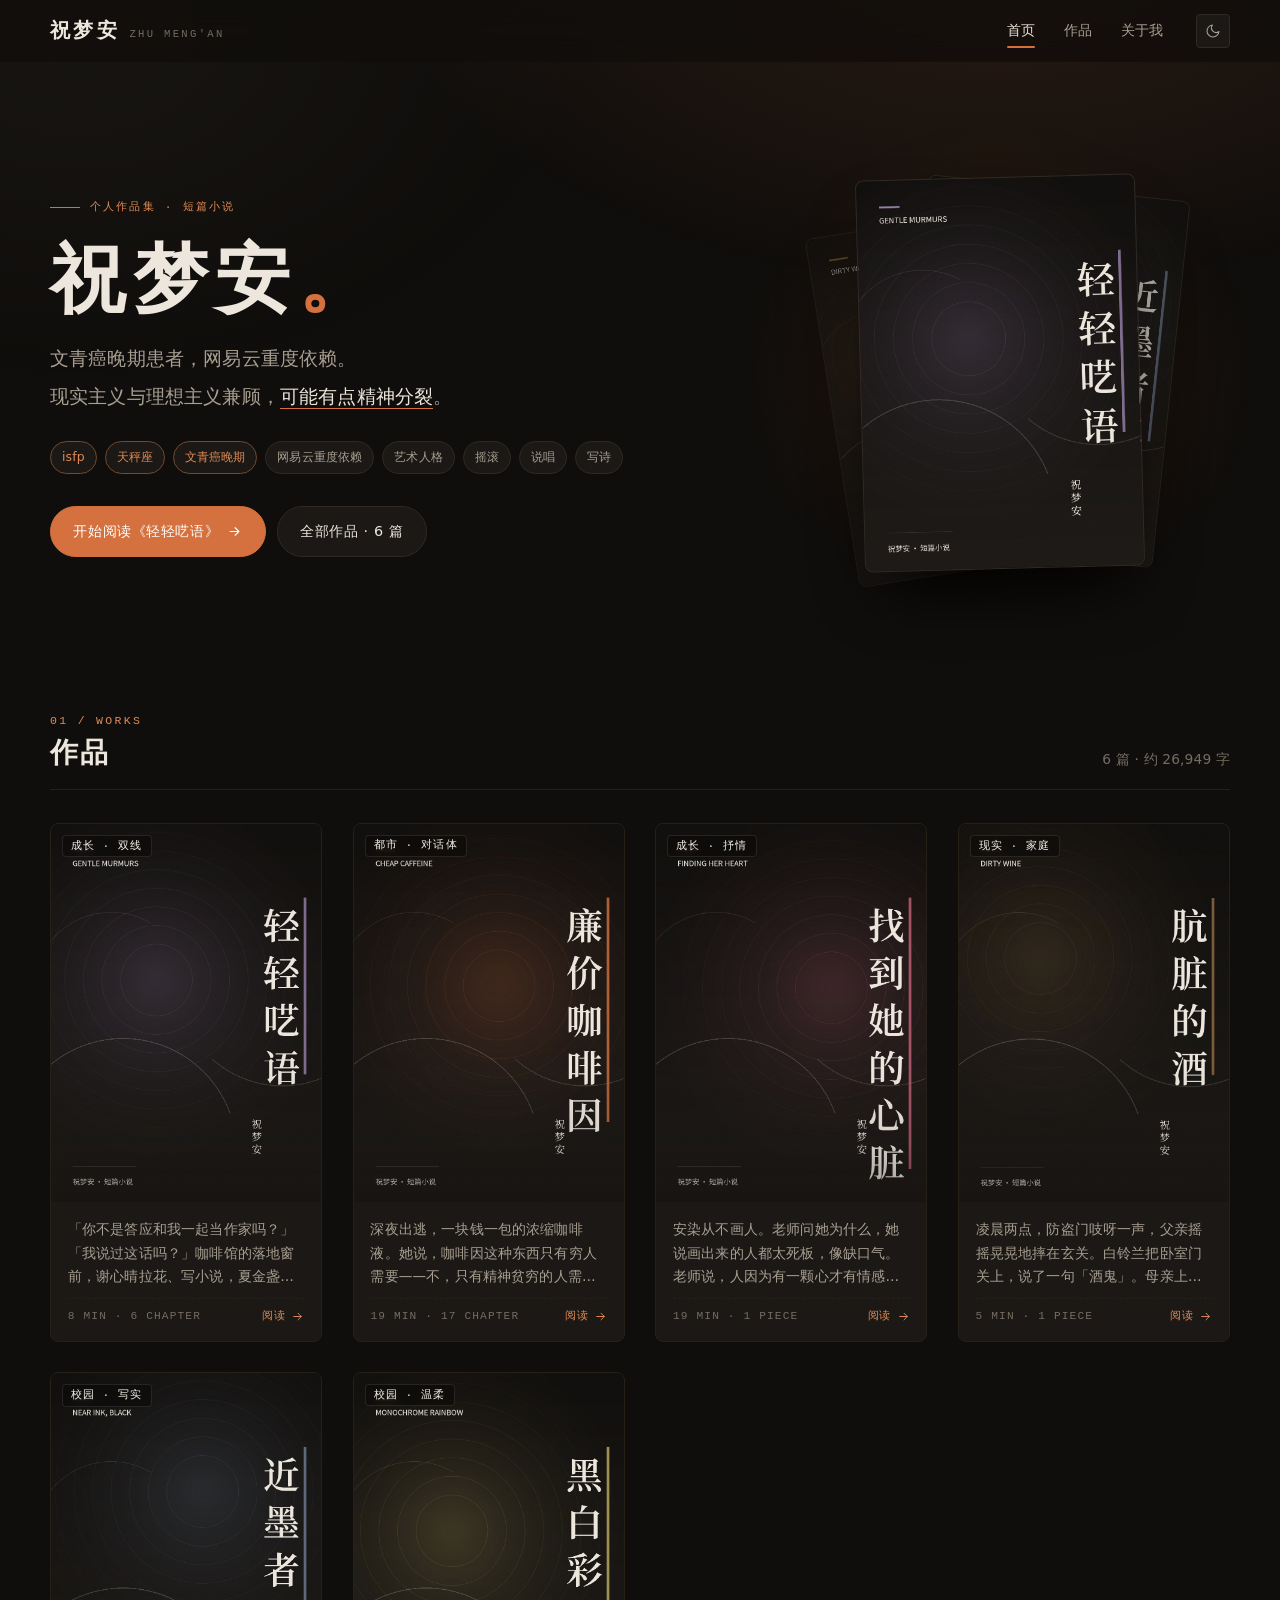
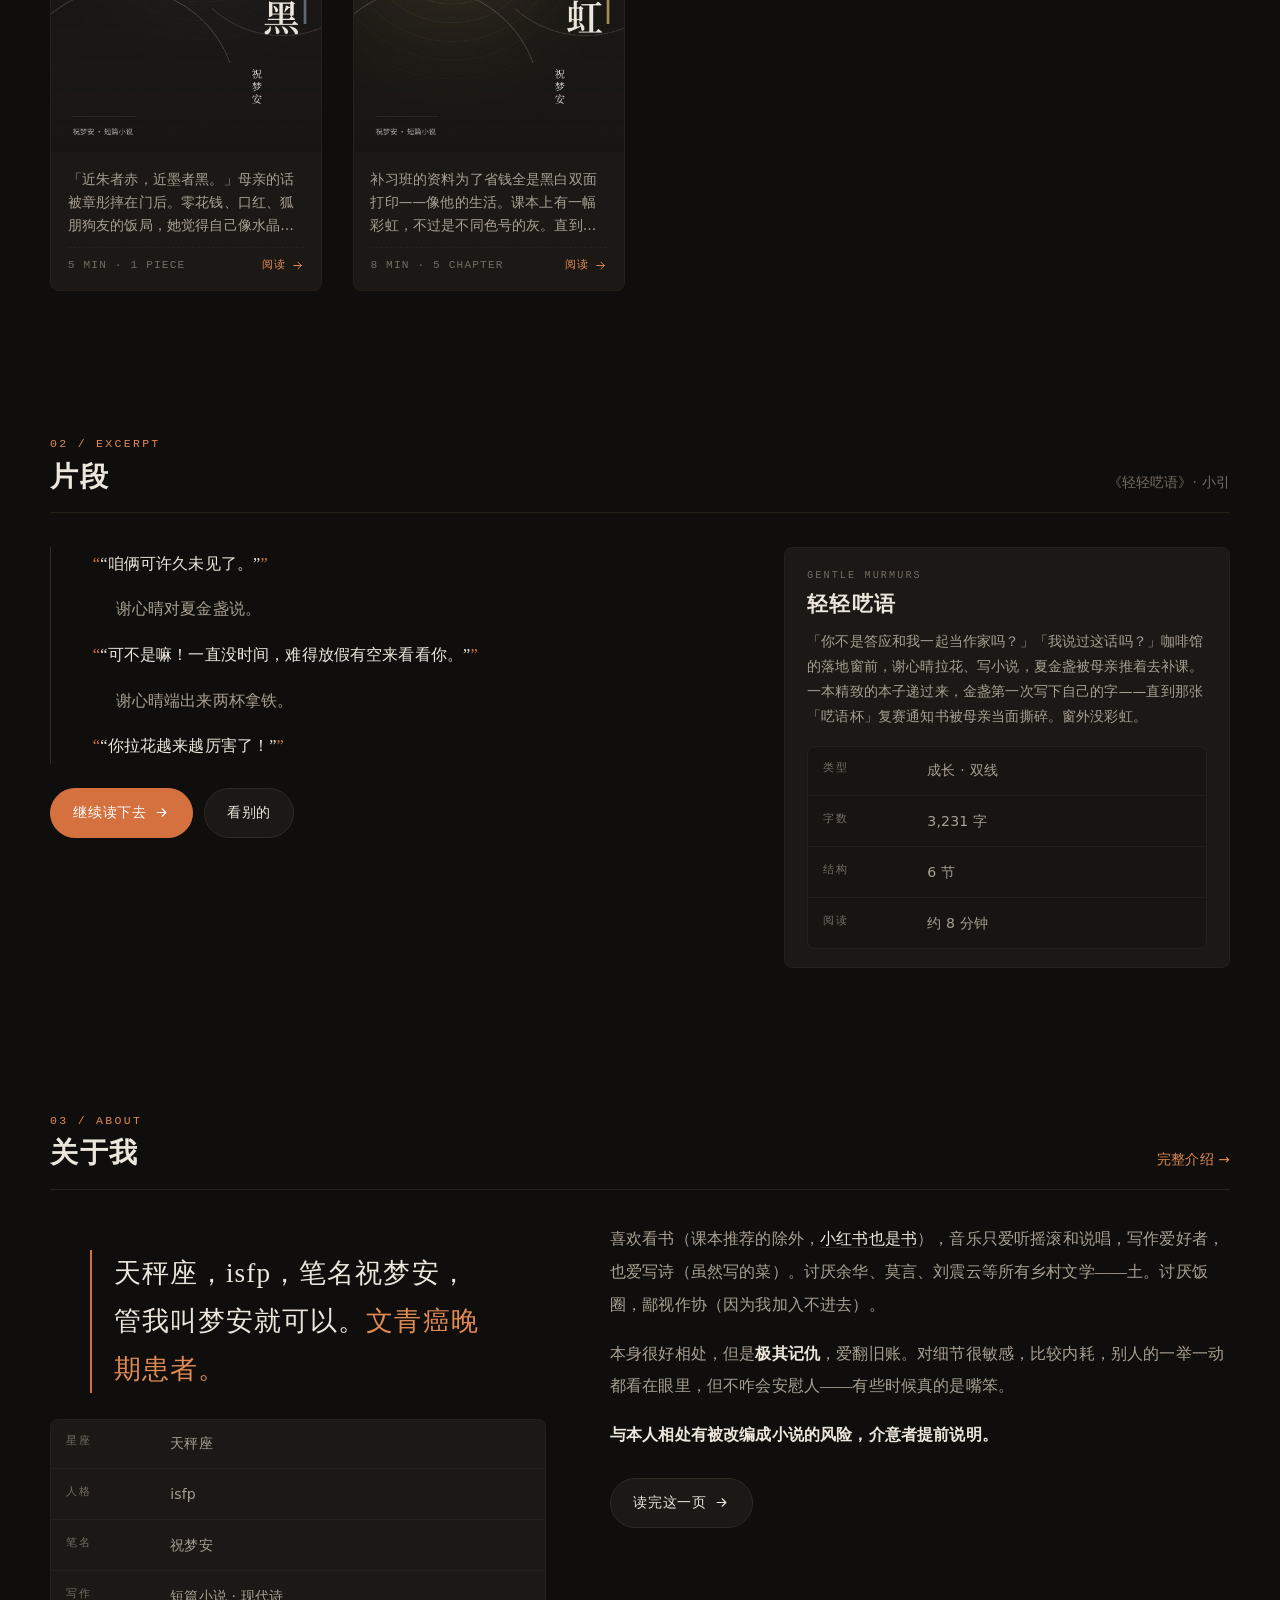
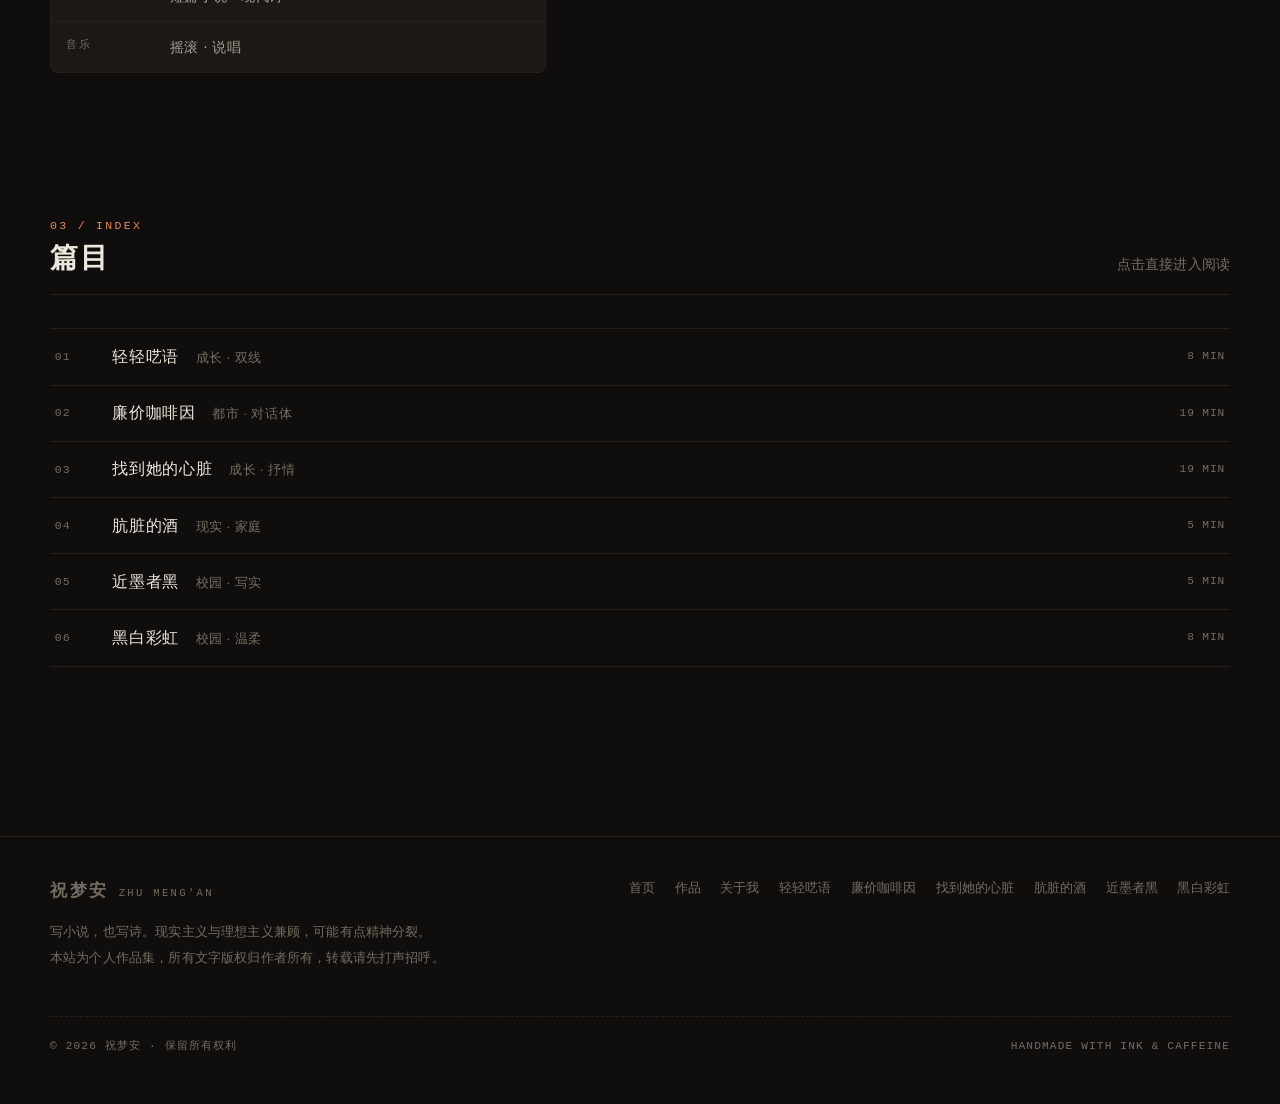
==== index.html @ d87e4854 "Add files via upload" ====
<!DOCTYPE html>
<html lang="zh-CN" data-theme="dark">
<head>
<meta charset="utf-8">
<meta name="viewport" content="width=device-width, initial-scale=1, viewport-fit=cover">
<meta name="theme-color" content="#100e0c">
<meta name="color-scheme" content="dark light">
<meta name="generator" content="祝梦安 · 个人博客">
<title>祝梦安 · 写小说，也写诗</title>
<meta name="description" content="祝梦安的个人作品集：五篇短篇小说——《廉价咖啡因》《找到她的心脏》《肮脏的酒》《近墨者黑》《黑白彩虹》，在线全文阅读。">
<meta property="og:title" content="祝梦安 · 写小说，也写诗">
<meta property="og:description" content="祝梦安的个人作品集：五篇短篇小说——《廉价咖啡因》《找到她的心脏》《肮脏的酒》《近墨者黑》《黑白彩虹》，在线全文阅读。">
<meta property="og:type" content="website">
<link rel="icon" href="data:image/svg+xml,%3Csvg xmlns='http://www.w3.org/2000/svg' viewBox='0 0 32 32'%3E%3Crect width='32' height='32' rx='7' fill='%23100e0c'/%3E%3Ctext x='16' y='22' font-size='17' font-family='serif' fill='%23d4713f' text-anchor='middle'%3E%E7%A5%9D%3C/text%3E%3C/svg%3E">
<link rel="stylesheet" href="assets/site.css">
<link rel="stylesheet" href="assets/mobile.css">
<script>(function(){try{var t=localStorage.getItem("zm.theme")||"dark";document.documentElement.setAttribute("data-theme",t);document.documentElement.style.colorScheme=t;}catch(e){}})();</script>
</head>
<body>
<a class="skip" href="#main">跳到正文</a>
<div class="progress" id="progress" aria-hidden="true"></div>
<header class="site-head">
  <div class="wrap">
    <a class="brand" href="index.html" aria-label="祝梦安 · 首页"><b>祝梦安</b><span>Zhu Meng'an</span></a>
    <nav class="nav" aria-label="主导航">
      <a href="index.html" aria-current="page">首页</a>
      <a href="works.html">作品</a>
      <a href="about.html">关于我</a>
    </nav>
    <button class="icon-btn" id="themeBtn" type="button" aria-label="切换主题">
      <svg class="i-moon" viewBox="0 0 24 24" fill="none" stroke="currentColor" stroke-width="1.6" stroke-linecap="round" stroke-linejoin="round" aria-hidden="true"><path d="M21 12.8A9 9 0 1 1 11.2 3a7 7 0 0 0 9.8 9.8Z"/></svg>
      <svg class="i-sun" viewBox="0 0 24 24" fill="none" stroke="currentColor" stroke-width="1.6" stroke-linecap="round" stroke-linejoin="round" aria-hidden="true"><circle cx="12" cy="12" r="4"/><path d="M12 2v2M12 20v2M4.9 4.9l1.4 1.4M17.7 17.7l1.4 1.4M2 12h2M20 12h2M4.9 19.1l1.4-1.4M17.7 6.3l1.4-1.4"/></svg>
    </button>
  </div>
</header>
<main id="main">

  <section class="hero">
    <div class="wrap">
      <div class="hero-grid">
        <div class="reveal">
          <span class="eyebrow">个人作品集 · 短篇小说</span>
          <h1>祝梦安<span class="dot">。</span></h1>
          <p class="hero-lede">文青癌晚期患者，网易云重度依赖。<br>
          现实主义与理想主义兼顾，<em>可能有点精神分裂</em>。</p>
          <div class="hero-meta"><span class="chip is-accent">isfp</span><span class="chip is-accent">天秤座</span><span class="chip is-accent">文青癌晚期</span><span class="chip">网易云重度依赖</span><span class="chip">艺术人格</span><span class="chip">摇滚</span><span class="chip">说唱</span><span class="chip">写诗</span></div>
    <div class="hero-cta">
      <a class="btn btn-primary" href="works/whisper.html">开始阅读《轻轻呓语》<svg viewBox="0 0 24 24" fill="none" stroke="currentColor" stroke-width="1.8" stroke-linecap="round" stroke-linejoin="round" aria-hidden="true"><path d="M5 12h14M13 6l6 6-6 6"/></svg></a>
      <a class="btn" href="works.html">全部作品 · 6 篇</a>
    </div>
        </div>
      <div class="hero-art">
        <div class="art-stack">
          <div class="card c1"><img src="assets/covers/wine.jpg" alt="《肮脏的酒》封面"></div>
          <div class="card c2"><img src="assets/covers/ink.jpg" alt="《近墨者黑》封面"></div>
          <div class="card c3"><img src="assets/covers/whisper.jpg" alt="《轻轻呓语》封面"></div>
        </div>
      </div>
      </div>
    </div>
  </section>

  <section class="section">
    <div class="wrap">
      <div class="section-head reveal">
        <div>
          <span class="num">01 / WORKS</span>
          <h2>作品</h2>
        </div>
        <p>6 篇 · 约 26,949 字</p>
      </div>
      <div class="works">
        <a class="work" href="works/whisper.html">
          <div class="work-cover">
            <span class="work-badge">成长 · 双线</span>
            <img src="assets/covers/whisper.jpg" alt="《轻轻呓语》封面" loading="lazy" width="900" height="1280">
            <h3 class="sr-only">轻轻呓语</h3>
          </div>
          <div class="work-body">
            <p>「你不是答应和我一起当作家吗？」「我说过这话吗？」咖啡馆的落地窗前，谢心晴拉花、写小说，夏金盏被母亲推着去补课。一本精致的本子递过来，金盏第一次写下自己的字——直到那张「呓语杯」复赛通知书被母亲当面撕碎。窗外没彩虹。</p>
            <div class="work-foot">
              <span>8 MIN · 6 CHAPTER</span>
              <span class="go">阅读 <svg viewBox="0 0 24 24" fill="none" stroke="currentColor" stroke-width="1.8" stroke-linecap="round" stroke-linejoin="round" aria-hidden="true"><path d="M5 12h14M13 6l6 6-6 6"/></svg></span>
            </div>
          </div>
        </a>
        <a class="work" href="works/coffee.html">
          <div class="work-cover">
            <span class="work-badge">都市 · 对话体</span>
            <img src="assets/covers/coffee.jpg" alt="《廉价咖啡因》封面" loading="lazy" width="900" height="1280">
            <h3 class="sr-only">廉价咖啡因</h3>
          </div>
          <div class="work-body">
            <p>深夜出逃，一块钱一包的浓缩咖啡液。她说，咖啡因这种东西只有穷人需要——不，只有精神贫穷的人需要。两个「生活的逃兵」在月光下交换心事，而月光下，没有任何东西被照亮。</p>
            <div class="work-foot">
              <span>19 MIN · 17 CHAPTER</span>
              <span class="go">阅读 <svg viewBox="0 0 24 24" fill="none" stroke="currentColor" stroke-width="1.8" stroke-linecap="round" stroke-linejoin="round" aria-hidden="true"><path d="M5 12h14M13 6l6 6-6 6"/></svg></span>
            </div>
          </div>
        </a>
        <a class="work" href="works/heart.html">
          <div class="work-cover">
            <span class="work-badge">成长 · 抒情</span>
            <img src="assets/covers/heart.jpg" alt="《找到她的心脏》封面" loading="lazy" width="900" height="1280">
            <h3 class="sr-only">找到她的心脏</h3>
          </div>
          <div class="work-body">
            <p>安染从不画人。老师问她为什么，她说画出来的人都太死板，像缺口气。老师说，人因为有一颗心才有情感，因为有心，这世间才是彩色的——可她不懂什么叫「喜欢」，她的生活是黑白的，于是她动身去找那颗心脏。</p>
            <div class="work-foot">
              <span>19 MIN · 1 PIECE</span>
              <span class="go">阅读 <svg viewBox="0 0 24 24" fill="none" stroke="currentColor" stroke-width="1.8" stroke-linecap="round" stroke-linejoin="round" aria-hidden="true"><path d="M5 12h14M13 6l6 6-6 6"/></svg></span>
            </div>
          </div>
        </a>
        <a class="work" href="works/wine.html">
          <div class="work-cover">
            <span class="work-badge">现实 · 家庭</span>
            <img src="assets/covers/wine.jpg" alt="《肮脏的酒》封面" loading="lazy" width="900" height="1280">
            <h3 class="sr-only">肮脏的酒</h3>
          </div>
          <div class="work-body">
            <p>凌晨两点，防盗门吱呀一声，父亲摇摇晃晃地摔在玄关。白铃兰把卧室门关上，说了一句「酒鬼」。母亲上夜班的晚上，她被父亲带去陪一桌人喝酒——地板上有几个雪白的烟头，她想：好脏。</p>
            <div class="work-foot">
              <span>5 MIN · 1 PIECE</span>
              <span class="go">阅读 <svg viewBox="0 0 24 24" fill="none" stroke="currentColor" stroke-width="1.8" stroke-linecap="round" stroke-linejoin="round" aria-hidden="true"><path d="M5 12h14M13 6l6 6-6 6"/></svg></span>
            </div>
          </div>
        </a>
        <a class="work" href="works/ink.html">
          <div class="work-cover">
            <span class="work-badge">校园 · 写实</span>
            <img src="assets/covers/ink.jpg" alt="《近墨者黑》封面" loading="lazy" width="900" height="1280">
            <h3 class="sr-only">近墨者黑</h3>
          </div>
          <div class="work-body">
            <p>「近朱者赤，近墨者黑。」母亲的话被章彤摔在门后。零花钱、口红、狐朋狗友的饭局，她觉得自己像水晶兰——受不了阳光。有些沉沦不是突然发生的，是一天一天被人牵着手走过去的。</p>
            <div class="work-foot">
              <span>5 MIN · 1 PIECE</span>
              <span class="go">阅读 <svg viewBox="0 0 24 24" fill="none" stroke="currentColor" stroke-width="1.8" stroke-linecap="round" stroke-linejoin="round" aria-hidden="true"><path d="M5 12h14M13 6l6 6-6 6"/></svg></span>
            </div>
          </div>
        </a>
        <a class="work" href="works/rainbow.html">
          <div class="work-cover">
            <span class="work-badge">校园 · 温柔</span>
            <img src="assets/covers/rainbow.jpg" alt="《黑白彩虹》封面" loading="lazy" width="900" height="1280">
            <h3 class="sr-only">黑白彩虹</h3>
          </div>
          <div class="work-body">
            <p>补习班的资料为了省钱全是黑白双面打印——像他的生活。课本上有一幅彩虹，不过是不同色号的灰。直到有一天，身边的女孩掏出彩笔，一格一格地给彩虹上色，上到紫色时停下了。他把紫色的笔递了过去。</p>
            <div class="work-foot">
              <span>8 MIN · 5 CHAPTER</span>
              <span class="go">阅读 <svg viewBox="0 0 24 24" fill="none" stroke="currentColor" stroke-width="1.8" stroke-linecap="round" stroke-linejoin="round" aria-hidden="true"><path d="M5 12h14M13 6l6 6-6 6"/></svg></span>
            </div>
          </div>
        </a></div>
    </div>
  </section>

  <section class="section">
    <div class="wrap">
      <div class="section-head reveal">
        <div>
          <span class="num">02 / EXCERPT</span>
          <h2>片段</h2>
        </div>
        <p>《轻轻呓语》· 小引</p>
      </div>
      <div class="excerpt-grid">
        <div class="reveal">
          <div class="excerpt">
            <p class="q">“咱俩可许久未见了。”</p>
            <p>谢心晴对夏金盏说。</p>
            <p class="q">“可不是嘛！一直没时间，难得放假有空来看看你。”</p>
            <p>谢心晴端出来两杯拿铁。</p>
            <p class="q">“你拉花越来越厉害了！”</p>
          </div>
          <div style="margin-top:1.5rem;display:flex;gap:.7rem;flex-wrap:wrap">
            <a class="btn btn-primary" href="works/whisper.html">继续读下去 <svg viewBox="0 0 24 24" fill="none" stroke="currentColor" stroke-width="1.8" stroke-linecap="round" stroke-linejoin="round" aria-hidden="true"><path d="M5 12h14M13 6l6 6-6 6"/></svg></a>
            <a class="btn" href="works.html">看别的</a>
          </div>
        </div>
        <div class="reveal" data-delay="120">
          <div class="excerpt-side">
            <span class="en">Gentle Murmurs</span>
            <h3>轻轻呓语</h3>
            <p>「你不是答应和我一起当作家吗？」「我说过这话吗？」咖啡馆的落地窗前，谢心晴拉花、写小说，夏金盏被母亲推着去补课。一本精致的本子递过来，金盏第一次写下自己的字——直到那张「呓语杯」复赛通知书被母亲当面撕碎。窗外没彩虹。</p>
            <div class="facts">
              <div class="fact"><dt>类型</dt><dd>成长 · 双线</dd></div>
              <div class="fact"><dt>字数</dt><dd>3,231 字</dd></div>
              <div class="fact"><dt>结构</dt><dd>6 节</dd></div>
              <div class="fact"><dt>阅读</dt><dd>约 8 分钟</dd></div>
            </div>
          </div>
        </div>
      </div>
    </div>
  </section>

  <section class="section">
    <div class="wrap">
      <div class="section-head reveal">
        <div>
          <span class="num">03 / ABOUT</span>
          <h2>关于我</h2>
        </div>
        <p><a href="about.html" style="color:var(--accent-2)">完整介绍 →</a></p>
      </div>
      <div class="about-grid">
        <div class="reveal">
          <blockquote class="quote">天秤座，isfp，笔名祝梦安，<br>管我叫梦安就可以。<span>文青癌晚期患者。</span></blockquote>
          <div class="facts">
            <div class="fact"><dt>星座</dt><dd>天秤座</dd></div><div class="fact"><dt>人格</dt><dd>isfp</dd></div><div class="fact"><dt>笔名</dt><dd>祝梦安</dd></div><div class="fact"><dt>写作</dt><dd>短篇小说 · 现代诗</dd></div><div class="fact"><dt>音乐</dt><dd>摇滚 · 说唱</dd></div>
          </div>
        </div>
        <div class="reveal" data-delay="120">
          <div class="prose">
            <p>喜欢看书（课本推荐的除外，<span class="hl">小红书也是书</span>），音乐只爱听摇滚和说唱，写作爱好者，也爱写诗（虽然写的菜）。讨厌余华、莫言、刘震云等所有乡村文学——土。讨厌饭圈，鄙视作协（因为我加入不进去）。</p>
            <p>本身很好相处，但是<strong>极其记仇</strong>，爱翻旧账。对细节很敏感，比较内耗，别人的一举一动都看在眼里，但不咋会安慰人——有些时候真的是嘴笨。</p>
            <p><strong>与本人相处有被改编成小说的风险，介意者提前说明。</strong></p>
          </div>
          <div style="margin-top:1.6rem"><a class="btn" href="about.html">读完这一页 <svg viewBox="0 0 24 24" fill="none" stroke="currentColor" stroke-width="1.8" stroke-linecap="round" stroke-linejoin="round" aria-hidden="true"><path d="M5 12h14M13 6l6 6-6 6"/></svg></a></div>
        </div>
      </div>
    </div>
  </section>

  <section class="section">
    <div class="wrap">
      <div class="section-head reveal">
        <div>
          <span class="num">03 / INDEX</span>
          <h2>篇目</h2>
        </div>
        <p>点击直接进入阅读</p>
      </div>
      <ul class="toc-list reveal">
        <li><a href="works/whisper.html">
          <span class="n">01</span>
          <span class="t">轻轻呓语　<span style="color:var(--text-3);font-size:.82rem">成长 · 双线</span></span>
          <span class="m">8 MIN</span>
        </a></li><li><a href="works/coffee.html">
          <span class="n">02</span>
          <span class="t">廉价咖啡因　<span style="color:var(--text-3);font-size:.82rem">都市 · 对话体</span></span>
          <span class="m">19 MIN</span>
        </a></li><li><a href="works/heart.html">
          <span class="n">03</span>
          <span class="t">找到她的心脏　<span style="color:var(--text-3);font-size:.82rem">成长 · 抒情</span></span>
          <span class="m">19 MIN</span>
        </a></li><li><a href="works/wine.html">
          <span class="n">04</span>
          <span class="t">肮脏的酒　<span style="color:var(--text-3);font-size:.82rem">现实 · 家庭</span></span>
          <span class="m">5 MIN</span>
        </a></li><li><a href="works/ink.html">
          <span class="n">05</span>
          <span class="t">近墨者黑　<span style="color:var(--text-3);font-size:.82rem">校园 · 写实</span></span>
          <span class="m">5 MIN</span>
        </a></li><li><a href="works/rainbow.html">
          <span class="n">06</span>
          <span class="t">黑白彩虹　<span style="color:var(--text-3);font-size:.82rem">校园 · 温柔</span></span>
          <span class="m">8 MIN</span>
        </a></li>
      </ul>
    </div>
  </section>

</main>
<footer class="site-foot">
  <div class="wrap">
    <div class="foot-grid">
      <div>
        <div class="brand" style="margin-bottom:.9rem"><b>祝梦安</b><span>Zhu Meng'an</span></div>
        <p class="foot-note">写小说，也写诗。现实主义与理想主义兼顾，可能有点精神分裂。<br>本站为个人作品集，所有文字版权归作者所有，转载请先打声招呼。</p>
      </div>
      <nav class="foot-links" aria-label="页脚导航">
        <a href="index.html">首页</a>
        <a href="works.html">作品</a>
        <a href="about.html">关于我</a>
        <a href="works/whisper.html">轻轻呓语</a><a href="works/coffee.html">廉价咖啡因</a><a href="works/heart.html">找到她的心脏</a><a href="works/wine.html">肮脏的酒</a><a href="works/ink.html">近墨者黑</a><a href="works/rainbow.html">黑白彩虹</a>
      </nav>
    </div>
    <div class="foot-bottom">
      <span>© <span data-year>2025</span> 祝梦安 · 保留所有权利</span>
      <span>HANDMADE WITH INK &amp; CAFFEINE</span>
    </div>
  </div>
</footer>
<script src="assets/site.js"></script>
</body>
</html>
---- assets/site.css ----
/* ============================================================
   祝梦安 · 个人博客  |  design system
   dark-first editorial · ink & cream & ember
   ============================================================ */

/* ---------- tokens ---------- */
:root {
  --bg:          #100e0c;
  --bg-2:        #171412;
  --panel:       #1b1815;
  --panel-2:     #221e1a;
  --line:        #302a24;
  --line-soft:   #262019;

  --text:        #ece6dc;
  --text-2:      #a89f92;
  --text-3:      #746c61;

  --accent:      #d4713f;
  --accent-2:    #e08a55;
  --accent-soft: rgba(212, 113, 63, 0.14);

  --paper:       #efe9df;
  --paper-2:     #e6dfd2;
  --ink:         #1a1613;
  --ink-2:       #4a423a;
  --on-cover:    #f5f0e8;

  --serif: "Noto Serif SC", "Source Han Serif SC", "Songti SC", "STSong",
           "SimSun", "宋体", Georgia, "Times New Roman", serif;
  --sans:  "Noto Sans SC", "PingFang SC", "Microsoft YaHei", "微软雅黑",
           -apple-system, BlinkMacSystemFont, "Segoe UI", system-ui, sans-serif;
  --mono:  "SFMono-Regular", "Cascadia Mono", Consolas, "Liberation Mono", monospace;

  --fs-read: 1.0625rem;   /* reader base, scaled by .reader[data-fs]  */
  --lh-read: 2.05;
  --measure: 34em;

  --r-s: 4px;
  --r-m: 8px;
  --r-l: 14px;

  --shadow-1: 0 1px 2px rgba(0,0,0,.4);
  --shadow-2: 0 18px 44px -18px rgba(0,0,0,.75);
  --shadow-3: 0 34px 70px -26px rgba(0,0,0,.85);

  --nav-h: 62px;
  --ease: cubic-bezier(.22,.61,.36,1);
}

html[data-theme="light"] {
  --bg:          #f3eee6;
  --bg-2:        #ece5da;
  --panel:       #fbf7f1;
  --panel-2:     #f4eee4;
  --line:        #ddd3c4;
  --line-soft:   #e7ded0;

  --text:        #221d18;
  --text-2:      #6b6157;
  --text-3:      #948a7d;

  --accent:      #b6532a;
  --accent-2:    #9d4522;
  --accent-soft: rgba(182, 83, 42, 0.10);

  --shadow-2: 0 18px 44px -20px rgba(70,55,40,.28);
  --shadow-3: 0 34px 70px -30px rgba(70,55,40,.34);
}

/* ---------- reset ---------- */
*, *::before, *::after { box-sizing: border-box; }
html { -webkit-text-size-adjust: 100%; scroll-behavior: smooth; }
@media (prefers-reduced-motion: reduce) { html { scroll-behavior: auto; } }

body {
  margin: 0;
  background: var(--bg);
  color: var(--text);
  font-family: var(--sans);
  font-size: 16px;
  line-height: 1.75;
  letter-spacing: .01em;
  -webkit-font-smoothing: antialiased;
  text-rendering: optimizeLegibility;
  transition: background .3s var(--ease), color .3s var(--ease);
  overflow-x: hidden;
}

/* soft ambient wash */
body::before {
  content: "";
  position: fixed; inset: 0;
  pointer-events: none; z-index: 0;
  background:
    radial-gradient(900px 520px at 78% -8%, var(--accent-soft), transparent 70%),
    radial-gradient(700px 480px at 6% 4%, rgba(120,110,95,.07), transparent 72%);
}
html[data-theme="light"] body::before {
  background:
    radial-gradient(900px 520px at 80% -10%, var(--accent-soft), transparent 70%);
}

img { max-width: 100%; display: block; }
a { color: inherit; text-decoration: none; }
button { font: inherit; color: inherit; background: none; border: 0; cursor: pointer; }
h1,h2,h3,h4 { font-family: var(--serif); font-weight: 600; line-height: 1.28; letter-spacing: .015em; margin: 0; }
p { margin: 0 0 1em; }
::selection { background: var(--accent); color: #fff; }
:focus-visible { outline: 2px solid var(--accent); outline-offset: 3px; border-radius: 2px; }

/* thin scrollbar */
* { scrollbar-width: thin; scrollbar-color: var(--line) transparent; }
*::-webkit-scrollbar { width: 9px; height: 9px; }
*::-webkit-scrollbar-thumb { background: var(--line); border-radius: 9px; }
*::-webkit-scrollbar-thumb:hover { background: var(--text-3); }
*::-webkit-scrollbar-track { background: transparent; }

/* ---------- layout ---------- */
.wrap { width: min(1180px, 100% - 3rem); margin-inline: auto; position: relative; z-index: 1; }
.wrap-narrow { width: min(780px, 100% - 3rem); margin-inline: auto; }

.skip {
  position: absolute; left: -9999px; top: 0; z-index: 99;
  background: var(--accent); color: #fff; padding: .6rem 1rem;
}
.skip:focus { left: 1rem; top: 1rem; border-radius: var(--r-s); }

/* ============================================================
   header
   ============================================================ */
.site-head {
  position: sticky; top: 0; z-index: 50;
  height: var(--nav-h);
  display: flex; align-items: center;
  background: color-mix(in srgb, var(--bg) 82%, transparent);
  backdrop-filter: saturate(150%) blur(14px);
  -webkit-backdrop-filter: saturate(150%) blur(14px);
  border-bottom: 1px solid transparent;
  transition: border-color .3s var(--ease), background .3s var(--ease);
}
.site-head.is-stuck { border-bottom-color: var(--line-soft); }
.site-head .wrap { display: flex; align-items: center; gap: 1.25rem; width: min(1180px, 100% - 3rem); }

.brand { display: flex; align-items: baseline; gap: .6rem; margin-right: auto; }
.brand b {
  font-family: var(--serif); font-size: 1.28rem; font-weight: 600; letter-spacing: .16em;
}
.brand span { font: 500 .66rem/1 var(--mono); letter-spacing: .22em; color: var(--text-3); text-transform: uppercase; }

.nav { display: flex; align-items: center; gap: .2rem; }
.nav a {
  position: relative;
  padding: .42rem .8rem; border-radius: var(--r-s);
  font-size: .88rem; color: var(--text-2);
  transition: color .2s var(--ease), background .2s var(--ease);
}
.nav a:hover { color: var(--text); background: var(--panel); }
.nav a[aria-current="page"] { color: var(--text); }
.nav a[aria-current="page"]::after {
  content: ""; position: absolute; left: .8rem; right: .8rem; bottom: .12rem;
  height: 1.5px; background: var(--accent); border-radius: 2px;
}

.icon-btn {
  width: 34px; height: 34px; display: grid; place-items: center;
  border-radius: var(--r-s); border: 1px solid var(--line);
  color: var(--text-2); background: var(--panel);
  transition: .2s var(--ease);
}
.icon-btn:hover { color: var(--text); border-color: var(--text-3); transform: translateY(-1px); }
.icon-btn svg { width: 16px; height: 16px; }
html[data-theme="dark"] .i-sun, html[data-theme="light"] .i-moon { display: none; }

/* ============================================================
   hero
   ============================================================ */
.hero { padding: clamp(3.6rem, 9vw, 7.5rem) 0 clamp(2.6rem, 6vw, 4.5rem); }
.hero-grid { display: grid; grid-template-columns: 1.35fr .95fr; gap: clamp(2rem, 5vw, 4.5rem); align-items: center; }

.eyebrow {
  display: inline-flex; align-items: center; gap: .6rem;
  font: 500 .7rem/1 var(--mono); letter-spacing: .2em; text-transform: uppercase;
  color: var(--accent-2); margin-bottom: 1.5rem;
}
.eyebrow::before { content: ""; width: 30px; height: 1px; background: var(--accent); }

.hero h1 {
  font-size: clamp(2.6rem, 6.6vw, 4.7rem);
  letter-spacing: .1em; margin-bottom: 1.15rem; line-height: 1.12;
}
.hero h1 .dot { color: var(--accent); }

.hero-lede {
  font-family: var(--serif); font-size: clamp(1.02rem, 1.9vw, 1.2rem);
  line-height: 1.95; color: var(--text-2); max-width: 30em; margin-bottom: 1.6rem;
}
.hero-lede em { font-style: normal; color: var(--text); border-bottom: 1px solid var(--accent); padding-bottom: 1px; }

.hero-meta { display: flex; flex-wrap: wrap; gap: .45rem .5rem; margin-bottom: 2rem; }
.chip {
  font-size: .78rem; color: var(--text-2);
  padding: .3rem .68rem; border: 1px solid var(--line); border-radius: 100px;
  background: var(--panel);
  transition: .2s var(--ease);
}
.chip:hover { border-color: var(--accent); color: var(--text); }
.chip.is-accent { color: var(--accent-2); border-color: color-mix(in srgb, var(--accent) 42%, var(--line)); }

.hero-cta { display: flex; flex-wrap: wrap; gap: .7rem; }
.btn {
  display: inline-flex; align-items: center; gap: .5rem;
  padding: .74rem 1.4rem; border-radius: 100px;
  font-size: .9rem; font-weight: 500; letter-spacing: .04em;
  border: 1px solid var(--line); color: var(--text);
  background: var(--panel);
  transition: .22s var(--ease);
}
.btn:hover { transform: translateY(-2px); border-color: var(--text-3); box-shadow: var(--shadow-2); }
.btn svg { width: 15px; height: 15px; }
.btn-primary {
  background: var(--accent); border-color: var(--accent); color: #fff;
}
.btn-primary:hover { background: var(--accent-2); border-color: var(--accent-2); }

/* hero art stack */
.hero-art { position: relative; display: grid; place-items: center; min-height: 380px; }
.art-stack { position: relative; width: min(280px, 74%); aspect-ratio: 5 / 7; }
.art-stack .card {
  position: absolute; inset: 0; border-radius: var(--r-m); overflow: hidden;
  box-shadow: var(--shadow-3); border: 1px solid var(--line);
  transition: transform .5s var(--ease), box-shadow .5s var(--ease);
}
.art-stack .card img { width: 100%; height: 100%; object-fit: cover; }
.art-stack .c1 { transform: rotate(-9deg) translate(-46px, 14px) scale(.9); opacity: .55; }
.art-stack .c2 { transform: rotate(6deg) translate(40px, -6px) scale(.94); opacity: .75; }
.art-stack .c3 { transform: rotate(-1.5deg); z-index: 3; }
.hero-art:hover .c1 { transform: rotate(-13deg) translate(-60px, 20px) scale(.9); }
.hero-art:hover .c2 { transform: rotate(10deg) translate(54px, -12px) scale(.94); }
.hero-art:hover .c3 { transform: rotate(0deg) translateY(-8px); }

.hero-art::after {
  content: ""; position: absolute; z-index: -1;
  width: 118%; aspect-ratio: 1; border-radius: 50%;
  background: radial-gradient(circle, var(--accent-soft), transparent 66%);
}

/* ============================================================
   sections
   ============================================================ */
.section { padding: clamp(2.6rem, 6vw, 4.6rem) 0; }
.section-head {
  display: flex; align-items: flex-end; justify-content: space-between; gap: 1.5rem;
  padding-bottom: 1.1rem; margin-bottom: 2.1rem;
  border-bottom: 1px solid var(--line-soft);
}
.section-head h2 { font-size: clamp(1.35rem, 3vw, 1.75rem); letter-spacing: .06em; }
.section-head .num {
  font: 500 .72rem/1 var(--mono); letter-spacing: .2em; color: var(--accent-2);
  display: block; margin-bottom: .55rem;
}
.section-head p { color: var(--text-3); font-size: .86rem; margin: 0; white-space: nowrap; }

/* ============================================================
   work cards
   ============================================================ */
/* 作品卡片网格。首页和作品页共用这一套规则，卡片尺寸完全一致。
   最低列宽 240px：窄屏（320~430px）自动落成一列，够宽时并排。 */
.works {
  display: grid;
  grid-template-columns: repeat(auto-fill, minmax(240px, 1fr));
  gap: clamp(1.1rem, 2.6vw, 1.9rem);
}

.work {
  position: relative; display: flex; flex-direction: column;
  border-radius: var(--r-m); overflow: hidden;
  background: var(--panel); border: 1px solid var(--line-soft);
  transition: transform .35s var(--ease), border-color .35s var(--ease), box-shadow .35s var(--ease);
}
.work:hover { transform: translateY(-6px); border-color: var(--line); box-shadow: var(--shadow-3); }

.work-cover {
  position: relative;
  width: 100%;              /* 防御：避免父级 flex 方向变化时宽度塌成内容宽 */
  aspect-ratio: 5 / 7;
  overflow: hidden;
  background: var(--bg-2);
}
.work-cover img {
  width: 100%; height: 100%; object-fit: cover;
  /* 封面书名画在中下部，裁切时往上偏一点，确保书名完整可见 */
  object-position: center 32%;
  transition: transform .6s var(--ease), filter .4s var(--ease);
  filter: saturate(.92);
}
.work:hover .work-cover img { transform: scale(1.045); filter: saturate(1.05); }
/* 封面底部压一层很淡的暗角，让浮在上面的类型标签有依托；
   注意不能压太深，否则会盖住封面上的书名 */
.work-cover::after {
  content: ""; position: absolute; inset: 0; pointer-events: none;
  background: linear-gradient(to top, rgba(10,9,8,.34) 0%, rgba(10,9,8,.10) 16%, transparent 36%);
}
.work-badge {
  position: absolute; top: .7rem; left: .7rem; z-index: 2;
  font: 500 .66rem/1 var(--mono); letter-spacing: .12em;
  padding: .3rem .5rem; border-radius: var(--r-s);
  background: rgba(12,10,9,.62); color: var(--on-cover);
  backdrop-filter: blur(6px); border: 1px solid rgba(255,255,255,.1);
}

.work-body { padding: 1rem 1.05rem 1.1rem; display: flex; flex-direction: column; gap: .6rem; flex: 1; }
.work-body p {
  font-size: .85rem; line-height: 1.72; color: var(--text-2); margin: 0;
  display: -webkit-box; -webkit-line-clamp: 3; -webkit-box-orient: vertical; overflow: hidden;
}
.work-foot {
  margin-top: auto; padding-top: .7rem; border-top: 1px dashed var(--line-soft);
  display: flex; align-items: center; justify-content: space-between;
  font: 500 .7rem/1 var(--mono); letter-spacing: .1em; color: var(--text-3);
}
.work-foot .go { display: inline-flex; align-items: center; gap: .35rem; color: var(--accent-2); letter-spacing: .06em; }
.work-foot .go svg { width: 13px; height: 13px; transition: transform .28s var(--ease); }
.work:hover .work-foot .go svg { transform: translateX(4px); }

/* 曾经给首页第一篇做过「精选卡」（横跨两列、封面加宽、简介字号不同），
   结果是封面比例随右侧简介字数变化而被裁得很难看 —— 已全部移除。
   现在首页和作品页的卡片由上面 .works / .work 一套规则统一控制。 */

.post-meta { font: 500 .68rem/1 var(--mono); letter-spacing: .14em; color: var(--text-3); text-transform: uppercase; }
.work-body h3 { font-family: var(--serif); letter-spacing: .05em; }
.kicker-line { font: 500 .68rem/1 var(--mono); letter-spacing: .16em; color: var(--accent-2); text-transform: uppercase; }

/* 仅供读屏软件 / 搜索引擎读取，视觉上不显示。
   用途：封面图里已经有书名，不需要再显示一遍文字标题，
   但链接需要一个可读名称（无障碍要求），所以保留隐藏标题。 */
.sr-only {
  position: absolute;
  width: 1px; height: 1px;
  padding: 0; margin: -1px;
  overflow: hidden;
  clip: rect(0, 0, 0, 0);
  clip-path: inset(50%);
  white-space: nowrap;
  border: 0;
}

/* ============================================================
   about / prose blocks
   ============================================================ */
.about-grid { display: grid; grid-template-columns: 1fr 1.25fr; gap: clamp(2rem, 5vw, 4rem); align-items: start; }
@media (max-width: 860px) { .about-grid { grid-template-columns: 1fr; } .hero-grid { grid-template-columns: 1fr; } .hero-art { min-height: 300px; order: -1; } }

.quote {
  font-family: var(--serif); font-size: clamp(1.25rem, 3vw, 1.7rem); line-height: 1.75;
  letter-spacing: .04em; color: var(--text);
  padding-left: 1.35rem; border-left: 2px solid var(--accent);
  margin-bottom: 1.6rem;
}
.quote span { color: var(--accent-2); }

.prose { font-family: var(--serif); font-size: 1rem; line-height: 2.05; color: var(--text-2); }
.prose strong { color: var(--text); font-weight: 600; }
.prose .hl { color: var(--text); border-bottom: 1px solid var(--line); }
.prose p + p { margin-top: .9em; }

.facts { display: grid; gap: .1rem; border: 1px solid var(--line-soft); border-radius: var(--r-m); overflow: hidden; background: var(--panel); }
.fact { display: grid; grid-template-columns: 88px 1fr; gap: 1rem; padding: .72rem .95rem; border-bottom: 1px solid var(--line-soft); }
.fact:last-child { border-bottom: 0; }
.fact dt { font: 500 .7rem/1.9 var(--mono); letter-spacing: .12em; color: var(--text-3); }
.fact dd { margin: 0; font-size: .88rem; color: var(--text-2); line-height: 1.8; }
.fact dd b { color: var(--text); font-weight: 500; }

/* ============================================================
   index (reader TOC) list
   ============================================================ */
.toc-list { list-style: none; margin: 0; padding: 0; border-top: 1px solid var(--line-soft); }
.toc-list li { border-bottom: 1px solid var(--line-soft); }
.toc-list a {
  display: grid; grid-template-columns: 2.6rem 1fr auto; align-items: center; gap: 1rem;
  padding: .85rem .3rem; transition: .22s var(--ease);
}
.toc-list a:hover { padding-left: .9rem; background: linear-gradient(90deg, var(--accent-soft), transparent 60%); }
.toc-list .n { font: 500 .72rem/1 var(--mono); color: var(--text-3); letter-spacing: .1em; }
.toc-list .t { font-family: var(--serif); font-size: 1rem; letter-spacing: .04em; }
.toc-list a:hover .t { color: var(--accent-2); }
.toc-list .m { font: 500 .7rem/1 var(--mono); color: var(--text-3); letter-spacing: .08em; }

/* ============================================================
   reader
   ============================================================ */
.progress {
  position: fixed; top: 0; left: 0; height: 2px; width: 0;
  background: linear-gradient(90deg, var(--accent), var(--accent-2));
  z-index: 90; transition: width .1s linear;
}

.reader-shell {
  display: grid;
  grid-template-columns: 250px minmax(0, 1fr);
  gap: clamp(1.6rem, 4vw, 3.6rem);
  align-items: start;
  padding: clamp(1.8rem, 4vw, 3rem) 0 4rem;
}
@media (max-width: 1000px) { .reader-shell { grid-template-columns: 1fr; } }

.reader-aside { position: sticky; top: calc(var(--nav-h) + 1.6rem); max-height: calc(100vh - var(--nav-h) - 3rem); overflow-y: auto; padding-right: .4rem; }
@media (max-width: 1000px) { .reader-aside { position: static; max-height: none; overflow: visible; } }

.aside-card { border: 1px solid var(--line-soft); border-radius: var(--r-m); background: var(--panel); overflow: hidden; }
.aside-card + .aside-card { margin-top: .8rem; }
.aside-card > h4 {
  font: 500 .68rem/1 var(--mono); letter-spacing: .16em; text-transform: uppercase;
  color: var(--text-3); padding: .8rem .9rem; margin: 0;
  border-bottom: 1px solid var(--line-soft);
}

.chapter-nav { list-style: none; margin: 0; padding: .35rem 0; max-height: 42vh; overflow-y: auto; }
@media (max-width: 1000px) { .chapter-nav { max-height: none; } }
.chapter-nav a {
  display: flex; gap: .7rem; align-items: baseline;
  padding: .42rem .9rem; font-size: .84rem; color: var(--text-2);
  border-left: 2px solid transparent;
  transition: .18s var(--ease);
}
.chapter-nav a:hover { color: var(--text); background: var(--panel-2); }
.chapter-nav a.is-active { color: var(--accent-2); border-left-color: var(--accent); background: var(--accent-soft); }
.chapter-nav .n { font: 500 .68rem/1.7 var(--mono); color: var(--text-3); min-width: 1.3rem; }
.chapter-nav a.is-active .n { color: var(--accent-2); }

/* 阅读页书目信息头
   封面尺寸由单一变量 --cover-w 控制，比例钉死 5:7。
   之前的问题：容器和 img 都没有确定宽度、也没有 height:auto，
   浏览器只能按 HTML 的 width/height 属性猜，导致封面高度失控。
   img 的 width/height 属性只用于占位防跳动，真实尺寸一律由 CSS 决定。 */
.novel-intro {
  --cover-w: 168px;
  display: grid;
  grid-template-columns: var(--cover-w) minmax(0, 1fr);
  gap: clamp(1.2rem, 3vw, 2.2rem);
  align-items: start;
  margin-bottom: clamp(1.8rem, 4vw, 2.8rem);
}
@media (max-width: 620px) { .novel-intro { grid-template-columns: 1fr; } }

.novel-intro .cover {
  width: var(--cover-w);
  max-width: 100%;
  aspect-ratio: 5 / 7;
  overflow: hidden;
  border-radius: var(--r-m);
  border: 1px solid var(--line);
  box-shadow: var(--shadow-2);
  background: var(--bg-2);
}
/* 关键三件套：确定宽度 + 确定高度 + 按比例裁切，不依赖固有尺寸推算 */
.novel-intro .cover img {
  display: block;
  width: 100%;
  height: 100%;
  object-fit: cover;
  object-position: center 30%;
}
.novel-intro h1 { font-size: clamp(1.7rem, 4.4vw, 2.5rem); letter-spacing: .07em; margin-bottom: .6rem; }
.novel-intro .en { font: 500 .68rem/1 var(--mono); letter-spacing: .2em; color: var(--text-3); text-transform: uppercase; display: block; margin-bottom: .9rem; }
.novel-intro .blurb { font-family: var(--serif); font-size: .95rem; line-height: 1.95; color: var(--text-2); margin: 0 0 1rem; max-width: 40em; }
.meta-row { display: flex; flex-wrap: wrap; gap: .4rem; }

.reader-toolbar {
  display: flex; flex-wrap: wrap; align-items: center; gap: .5rem;
  padding: .55rem .7rem; margin-bottom: 1.5rem;
  border: 1px solid var(--line-soft); border-radius: var(--r-m);
  background: var(--panel); position: sticky; top: calc(var(--nav-h) + .4rem); z-index: 30;
  box-shadow: var(--shadow-1);
}
.reader-toolbar .lab { font: 500 .68rem/1 var(--mono); letter-spacing: .12em; color: var(--text-3); margin-right: .1rem; }
.seg { display: inline-flex; border: 1px solid var(--line); border-radius: var(--r-s); overflow: hidden; }
.seg button {
  padding: .3rem .62rem; font-size: .78rem; color: var(--text-2);
  border-right: 1px solid var(--line); transition: .18s var(--ease);
}
.seg button:last-child { border-right: 0; }
.seg button:hover { color: var(--text); background: var(--panel-2); }
.seg button[aria-pressed="true"] { background: var(--accent); color: #fff; }
.reader-toolbar .spacer { margin-left: auto; }
@media (max-width: 640px) { .reader-toolbar { position: static; } }

/* ---- the text itself ---- */
.reader {
  width: min(var(--measure), 100%);
  font-family: var(--serif);
  font-size: var(--fs-read);
  line-height: var(--lh-read);
  color: var(--text);
  transition: font-size .2s var(--ease), line-height .2s var(--ease);
}
.reader[data-fs="s"]  { --fs-read: .96rem; }
.reader[data-fs="m"]  { --fs-read: 1.0625rem; }
.reader[data-fs="l"]  { --fs-read: 1.19rem; }
.reader[data-fs="xl"] { --fs-read: 1.34rem; }
.reader[data-lh="tight"] { --lh-read: 1.85; }
.reader[data-lh="normal"]{ --lh-read: 2.05; }
.reader[data-lh="loose"] { --lh-read: 2.35; }

.chapter { scroll-margin-top: calc(var(--nav-h) + 4.2rem); }
.chapter + .chapter { margin-top: 3.4rem; }

.chapter-head {
  display: flex; align-items: center; gap: .9rem;
  margin: 0 0 1.5rem; padding-bottom: .7rem;
  border-bottom: 1px solid var(--line-soft);
}
.chapter-head .n {
  font: 500 .7rem/1 var(--mono); letter-spacing: .16em; color: var(--accent-2);
  padding: .28rem .5rem; border: 1px solid color-mix(in srgb, var(--accent) 34%, var(--line)); border-radius: var(--r-s);
}
.chapter-head h2 { font-size: 1.16rem; letter-spacing: .12em; color: var(--text); }
.chapter-head::after { content: ""; flex: 1; height: 1px; background: var(--line-soft); }

.reader p {
  margin: 0 0 .55em;
  text-indent: 2em;
  hanging-punctuation: allow-end;
}
.reader p.dlg { text-indent: 2em; }
.reader p:first-of-type { margin-top: 0; }

/* light theme = paper reading mode */
html[data-theme="light"] .reader { color: var(--ink); }

.reader-end {
  margin-top: 3.2rem; padding-top: 1.6rem; border-top: 1px solid var(--line-soft);
  display: flex; flex-wrap: wrap; gap: .6rem; align-items: center; justify-content: space-between;
}
.reader-end .sig { font: 500 .7rem/1 var(--mono); letter-spacing: .18em; color: var(--text-3); }

.pager { display: grid; grid-template-columns: 1fr 1fr; gap: .9rem; margin-top: 2.4rem; }
@media (max-width: 640px) { .pager { grid-template-columns: 1fr; } }
.pager a {
  border: 1px solid var(--line-soft); border-radius: var(--r-m); background: var(--panel);
  padding: .95rem 1.1rem; transition: .22s var(--ease); display: block;
}
.pager a:hover { transform: translateY(-3px); border-color: var(--line); box-shadow: var(--shadow-2); }
.pager .k { font: 500 .66rem/1 var(--mono); letter-spacing: .16em; color: var(--text-3); text-transform: uppercase; display: block; margin-bottom: .45rem; }
.pager .v { font-family: var(--serif); font-size: 1.02rem; letter-spacing: .05em; }
.pager .next { text-align: right; }
.pager .prev .k { color: var(--text-3); }
.pager .next .k { color: var(--accent-2); }

/* ============================================================
   excerpt
   ============================================================ */
.excerpt-grid { display: grid; grid-template-columns: 1.3fr .85fr; gap: clamp(1.8rem, 4vw, 3.4rem); align-items: start; }
@media (max-width: 880px) { .excerpt-grid { grid-template-columns: 1fr; } }

.excerpt {
  font-family: var(--serif); font-size: 1.02rem; line-height: 2.1;
  color: var(--text-2); position: relative;
  padding-left: clamp(1rem, 3vw, 2rem);
  border-left: 1px solid var(--line);
}
.excerpt p { text-indent: 2em; margin: 0 0 .7em; }
.excerpt p.q { text-indent: 0; padding-left: 1.6em; color: var(--text); }
.excerpt p.q::before { content: "“"; margin-left: -1em; color: var(--accent); }
.excerpt p.q::after { content: "”"; color: var(--accent); }

.excerpt-side {
  border: 1px solid var(--line-soft); border-radius: var(--r-m);
  background: var(--panel); padding: 1.4rem 1.4rem 1.1rem;
}
.excerpt-side .en { display: block; font: 500 .64rem/1 var(--mono); letter-spacing: .2em; color: var(--text-3); text-transform: uppercase; margin-bottom: .7rem; }
.excerpt-side h3 { font-family: var(--serif); font-size: 1.3rem; letter-spacing: .06em; margin-bottom: .7rem; }
.excerpt-side > p { font-size: .86rem; line-height: 1.8; color: var(--text-2); margin-bottom: 1.1rem; }
.excerpt-side .facts { background: var(--bg-2); }

/* ============================================================
   index table + tick lists
   ============================================================ */
.table-wrap { overflow-x: auto; border: 1px solid var(--line-soft); border-radius: var(--r-m); background: var(--panel); }
.index-table { width: 100%; border-collapse: collapse; min-width: 620px; }
.index-table th {
  text-align: left; padding: .8rem 1rem;
  font: 500 .68rem/1 var(--mono); letter-spacing: .14em; text-transform: uppercase;
  color: var(--text-3); border-bottom: 1px solid var(--line);
  background: var(--panel-2); white-space: nowrap;
}
.index-table td { padding: .82rem 1rem; border-bottom: 1px solid var(--line-soft); font-size: .88rem; color: var(--text-2); }
.index-table tr:last-child td { border-bottom: 0; }
.index-table tbody tr { transition: background .18s var(--ease); }
.index-table tbody tr:hover { background: var(--panel-2); }
.index-table td.n { font: 500 .72rem/1 var(--mono); color: var(--text-3); letter-spacing: .1em; }
.index-table td.num { font: 500 .76rem/1 var(--mono); color: var(--text-3); white-space: nowrap; }
.index-table td b { color: var(--text); font-family: var(--serif); font-size: 1rem; font-weight: 600; letter-spacing: .04em; }
.index-table td a:hover b { color: var(--accent-2); }
.index-table td .en { display: block; font: 500 .62rem/1 var(--mono); letter-spacing: .14em; color: var(--text-3); margin-top: .3rem; text-transform: uppercase; }

.tick-list { list-style: none; margin: 0; padding: 0; display: grid; gap: .55rem; }
.tick-list li {
  position: relative; padding-left: 1.6rem;
  font-family: var(--serif); font-size: .95rem; line-height: 1.85; color: var(--text-2);
}
.tick-list li::before {
  content: ""; position: absolute; left: .35rem; top: .78em;
  width: 6px; height: 6px; border-radius: 50%;
  background: var(--accent); opacity: .85;
}
.tick-list.is-warn li::before { background: var(--text-3); border-radius: 1px; transform: rotate(45deg); }

/* ============================================================
   footer
   ============================================================ */
.site-foot {
  margin-top: clamp(3rem, 8vw, 6rem);
  border-top: 1px solid var(--line-soft);
  padding: 2.4rem 0 3rem;
  color: var(--text-3); font-size: .84rem;
}
.foot-grid { display: flex; flex-wrap: wrap; gap: 1.6rem 3rem; justify-content: space-between; align-items: flex-start; }
.foot-grid .brand b { font-size: 1.05rem; }
.foot-note { max-width: 34em; line-height: 1.9; }
.foot-links { display: flex; gap: 1.2rem; flex-wrap: wrap; }
.foot-links a:hover { color: var(--accent-2); }
.foot-bottom {
  margin-top: 2rem; padding-top: 1.2rem; border-top: 1px dashed var(--line-soft);
  display: flex; flex-wrap: wrap; gap: .6rem 1.5rem; justify-content: space-between;
  font: 500 .7rem/1.8 var(--mono); letter-spacing: .1em; color: var(--text-3);
}

/* ============================================================
   reveal animation
   ============================================================ */
.reveal { opacity: 0; transform: translateY(18px); transition: opacity .7s var(--ease), transform .7s var(--ease); }
.reveal.in { opacity: 1; transform: none; }
@media (prefers-reduced-motion: reduce) { .reveal { opacity: 1; transform: none; transition: none; } }

/* print */
@media print {
  .site-head, .reader-aside, .reader-toolbar, .progress, .site-foot, .pager { display: none !important; }
  body { background: #fff; color: #000; }
  .reader-shell { display: block; }
  .reader { width: auto; font-size: 11pt; line-height: 1.9; }
}
---- assets/mobile.css ----
/* ============================================================
   祝梦安 · 个人博客  |  手机端适配层
   ------------------------------------------------------------
   本文件只做「窄屏修正」，不改桌面布局。
   在 site.css 之后引入，所以这些规则优先级更高。

   修的几件事：
   1. 触控目标放大到 ≥44px（苹果/谷歌的无障碍建议值）
   2. iPhone 刘海 / 圆角安全区适配（横屏时最容易出问题）
   3. 长链接、长英文串不再撑破正文
   4. 修 521~639px 这段断点空隙的挤压
   5. 表格横滑给出视觉提示，让人知道能滑动
   6. 手机上略微放大正文、收紧行高，提升阅读舒适度
   ============================================================ */

/* ---------- 1. 触控目标 ---------- */
@media (max-width: 900px) {
  /* 桌面 34px 太小，手机上手指点不准 */
  .icon-btn {
    width: 44px;
    height: 44px;
    margin-right: -4px;      /* 视觉上不显得离边缘太远 */
  }
  .icon-btn svg { width: 19px; height: 19px; }

  /* 导航链接加大有效点击面积，但视觉上不显得笨重 */
  .nav a {
    padding: .62rem .7rem;
    min-height: 44px;
    display: inline-flex;
    align-items: center;
  }

  /* 章节目录条目：每行至少 44px 高，方便滑动中误触 */
  .chapter-nav a {
    padding: .72rem .9rem;
    min-height: 44px;
  }

  .foot-links a,
  .toc-list a { min-height: 44px; }

  /* 按钮统一抬高到触控标准 */
  .btn { min-height: 44px; }
  .seg button { min-height: 36px; padding: .4rem .7rem; }
}

/* ---------- 2. 刘海 / 安全区 ---------- */
/* 竖屏时左右的安全区（曲面屏 / 圆角），横屏时还有左右 inset */
@supports (padding: max(0px)) {
  body {
    padding-left: env(safe-area-inset-left);
    padding-right: env(safe-area-inset-right);
  }
  .site-head {
    padding-left: env(safe-area-inset-left);
    padding-right: env(safe-area-inset-right);
    padding-top: env(safe-area-inset-top);
    height: calc(var(--nav-h) + env(safe-area-inset-top));
  }
  .site-foot {
    padding-bottom: calc(3rem + env(safe-area-inset-bottom));
  }
  /* 阅读页左右内容避开圆角 */
  .wrap {
    padding-left: env(safe-area-inset-left);
    padding-right: env(safe-area-inset-right);
  }
}

/* ---------- 3. 长内容不再撑破布局 ---------- */
/* 只在小屏生效：桌面端的断行规则已经在 site.css 里由容器宽度约束，不必改动 */
@media (max-width: 639px) {
  .reader p,
  .prose p,
  .excerpt p,
  .fact dd,
  .work-body p,
  .novel-intro .blurb,
  .toc-list .t {
    overflow-wrap: break-word;
    word-break: break-word;   /* 兼容老一些的移动端浏览器 */
  }
}

/* ---------- 4. 修断点空隙：521~639px ---------- */
@media (max-width: 639px) {
  /* 两个网格都收成单列，避免左栏太窄把标题挤成竖排 */
  .section-head {
    flex-direction: column;
    align-items: flex-start;
    gap: .7rem;
  }
  .section-head p {
    white-space: normal;      /* 关键：解除 nowrap */
    font-size: .82rem;
  }

  .facts .fact,
  .excerpt-side .facts .fact,
  .reader-aside .facts .fact {
    grid-template-columns: 72px 1fr;
    gap: .7rem;
  }

  /* 阅读工具栏：手机上竖排换行，不出现横向滚动 */
  .reader-toolbar {
    gap: .4rem;
    padding: .6rem;
    flex-wrap: wrap;
  }
  .reader-toolbar .lab { font-size: .64rem; }
  .reader-toolbar .spacer { display: none; }

  /* 正文按手机宽度微调 */
  .reader { width: 100%; }
  .chapter + .chapter { margin-top: 2.6rem; }
  .chapter-head { gap: .6rem; padding-bottom: .55rem; margin-bottom: 1.2rem; }
  .chapter-head h2 { font-size: 1.04rem; }

  /* 作品一览表：手机上给出「能左右滑」的提示 */
  .table-wrap {
    position: relative;
    background:
      linear-gradient(to right, var(--panel) 30%, transparent),
      linear-gradient(to right, transparent, var(--panel) 70%) 100% 0,
      radial-gradient(farthest-side at 0 50%, rgba(0,0,0,.28), transparent),
      radial-gradient(farthest-side at 100% 50%, rgba(0,0,0,.28), transparent) 100% 0;
    background-repeat: no-repeat;
    background-size: 42px 100%, 42px 100%, 15px 100%, 15px 100%;
    background-attachment: local, local, scroll, scroll;
  }
  .index-table th,
  .index-table td { padding: .72rem .8rem; }
  /* 桌面要求 620px 宽，手机上横滑太费劲，收窄到 460px */
  .index-table { min-width: 460px; }

  /* 底部：三个区块用小圆点分隔一行，别各占一行 */
  .foot-grid { gap: 1.5rem; }
  .foot-bottom {
    flex-direction: column;
    gap: .45rem;
    align-items: flex-start;
  }
}

/* ---------- 5. 小屏进一步收紧 ---------- */
@media (max-width: 420px) {
  :root {
    --nav-h: 58px;
  }
  /* 阅读页信息头：320~420px 上两列会太挤，改成封面 + 文字的紧凑两列，
     但缩小封面、收掉英文名，保证中文标题有足够宽度不竖排 */
  .novel-intro {
    --cover-w: 88px;
    gap: .9rem .9rem;
  }
  .novel-intro .en { display: none; }
  .novel-intro h1 { font-size: 1.18rem; }
  .novel-intro .blurb { font-size: .82rem; -webkit-line-clamp: 5; }
  .novel-intro .blurb + .blurb { display: none; }
  /* 首页品牌字缩小，给导航留位置 */
  .brand b { font-size: 1.02rem; letter-spacing: .06em; }
  .brand span { display: none; }        /* 手机上隐藏英文副标题 */
  .nav { gap: .05rem; }
  .nav a { padding: .55rem .6rem; font-size: .82rem; }

  /* 首页主标题别太大 */
  .hero h1 {
    font-size: 2.3rem;
    letter-spacing: .06em;
    margin-bottom: .9rem;
  }
  .hero { padding-top: 2.8rem; }
  .hero-lede { font-size: .97rem; line-height: 1.85; }

  /* 书封堆叠在小屏上缩小，避免占满首屏 */
  .hero-art { min-height: 240px; }
  .art-stack { width: min(210px, 62%); }

  /* 阅读页书目信息头
     手机上改成「封面在左、文字在右」的两列布局，
     比原来把封面居中、文字整块堆在下面更紧凑，也不会出现细长条。
     封面宽度仍由 --cover-w 统一控制。 */
  .novel-intro {
    --cover-w: 108px;
    grid-template-columns: var(--cover-w) minmax(0, 1fr);
    gap: 1rem 1.1rem;
    align-items: start;
  }
  /* 第一列放封面，第二列放文字；封面只在左列，不跨列 */
  .novel-intro .cover { grid-column: 1; grid-row: 1; }
  .novel-intro > div:not(.cover) { grid-column: 2; grid-row: 1; }
  .novel-intro h1 { font-size: 1.32rem; letter-spacing: .04em; }
  .novel-intro .en { margin-bottom: .5rem; font-size: .62rem; }
  .novel-intro .blurb { font-size: .86rem; line-height: 1.8; margin-bottom: .7rem; }
  /* 简介太长时在手机上限制行数，避免信息头过高把正文挤出首屏 */
  .novel-intro .blurb { display: -webkit-box; -webkit-line-clamp: 7; -webkit-box-orient: vertical; overflow: hidden; }
  .novel-intro .blurb + .blurb { -webkit-line-clamp: 2; font-size: .8rem; }
  .novel-intro .meta-row { justify-content: flex-start; }
  .novel-intro .chip { font-size: .72rem; padding: .24rem .55rem; }  /* 卡片更窄时，裁切再往上一点，保证封面书名不被切掉 */
  .work-cover img { object-position: center 28%; }

  /* 分页卡片文字缩小 */
  .pager a { padding: .85rem .95rem; }
  .pager .v { font-size: .95rem; }

  /* 底部链接单行纵向排列，间距紧凑 */
  .foot-links { gap: .1rem 1rem; }
  .foot-links a { min-height: 40px; display: inline-flex; align-items: center; }

  /* 极窄屏：表格再收，隐藏信息量最低的两列（章节 / 阅读时长） */
  .index-table { min-width: 340px; }
  .index-table th,
  .index-table td { padding: .6rem .55rem; }
  .index-table th:nth-child(5),
  .index-table td:nth-child(5),
  .index-table th:nth-child(6),
  .index-table td:nth-child(6) { display: none; }
}

/* ---------- 6. 横屏手机：高度很矮，收掉过大留白 ---------- */
@media (max-height: 480px) and (orientation: landscape) {
  .hero { padding-top: 2rem; padding-bottom: 1.6rem; }
  .hero-art { display: none; }          /* 横屏矮屏不浪费首屏在装饰上 */
  .section { padding: 1.8rem 0; }
  .reader-toolbar { position: static; }
}

/* ---------- 7. 触摸设备：去掉 hover 造成的"卡住"状态 ---------- */
@media (hover: none) {
  /* 手机上 hover 生效后不会消失，会让卡片一直处于抬起状态 */
  .work:hover,
  .pager a:hover,
  .btn:hover {
    transform: none;
    box-shadow: none;
  }
  .work:hover .work-cover img { transform: none; }
  /* 用按压反馈代替 hover 反馈 */
  .work:active { transform: scale(.985); }
  .btn:active { transform: scale(.97); opacity: .9; }
  .chapter-nav a:active { background: var(--accent-soft); }
  .icon-btn:active { transform: scale(.92); }
}

/* ---------- 8. 手机上正文默认字号略大、行距更紧凑 ---------- */
@media (max-width: 639px) {
  .reader[data-lh="normal"] { --lh-read: 1.92; }
  .reader[data-lh="loose"]  { --lh-read: 2.18; }
  .reader[data-fs="m"]      { --fs-read: 1.078rem; }
  /* 段落首行缩进在窄屏上略减，避免每行只剩几个字 */
  .reader p { text-indent: 1.8em; }
}

/* ---------- 9. 减少动画（尊重系统设置，省电） ---------- */
@media (prefers-reduced-motion: reduce) {
  .work, .btn, .pager a, .work-cover img, .icon-btn {
    transition: none !important;
  }
  .reveal { opacity: 1 !important; transform: none !important; }
}

/* ---------- 10. 手机端打印/存 PDF 时去掉多余留白 ---------- */
@media print {
  body { padding: 0 !important; }
  .site-head { padding: 0 !important; height: auto !important; }
}
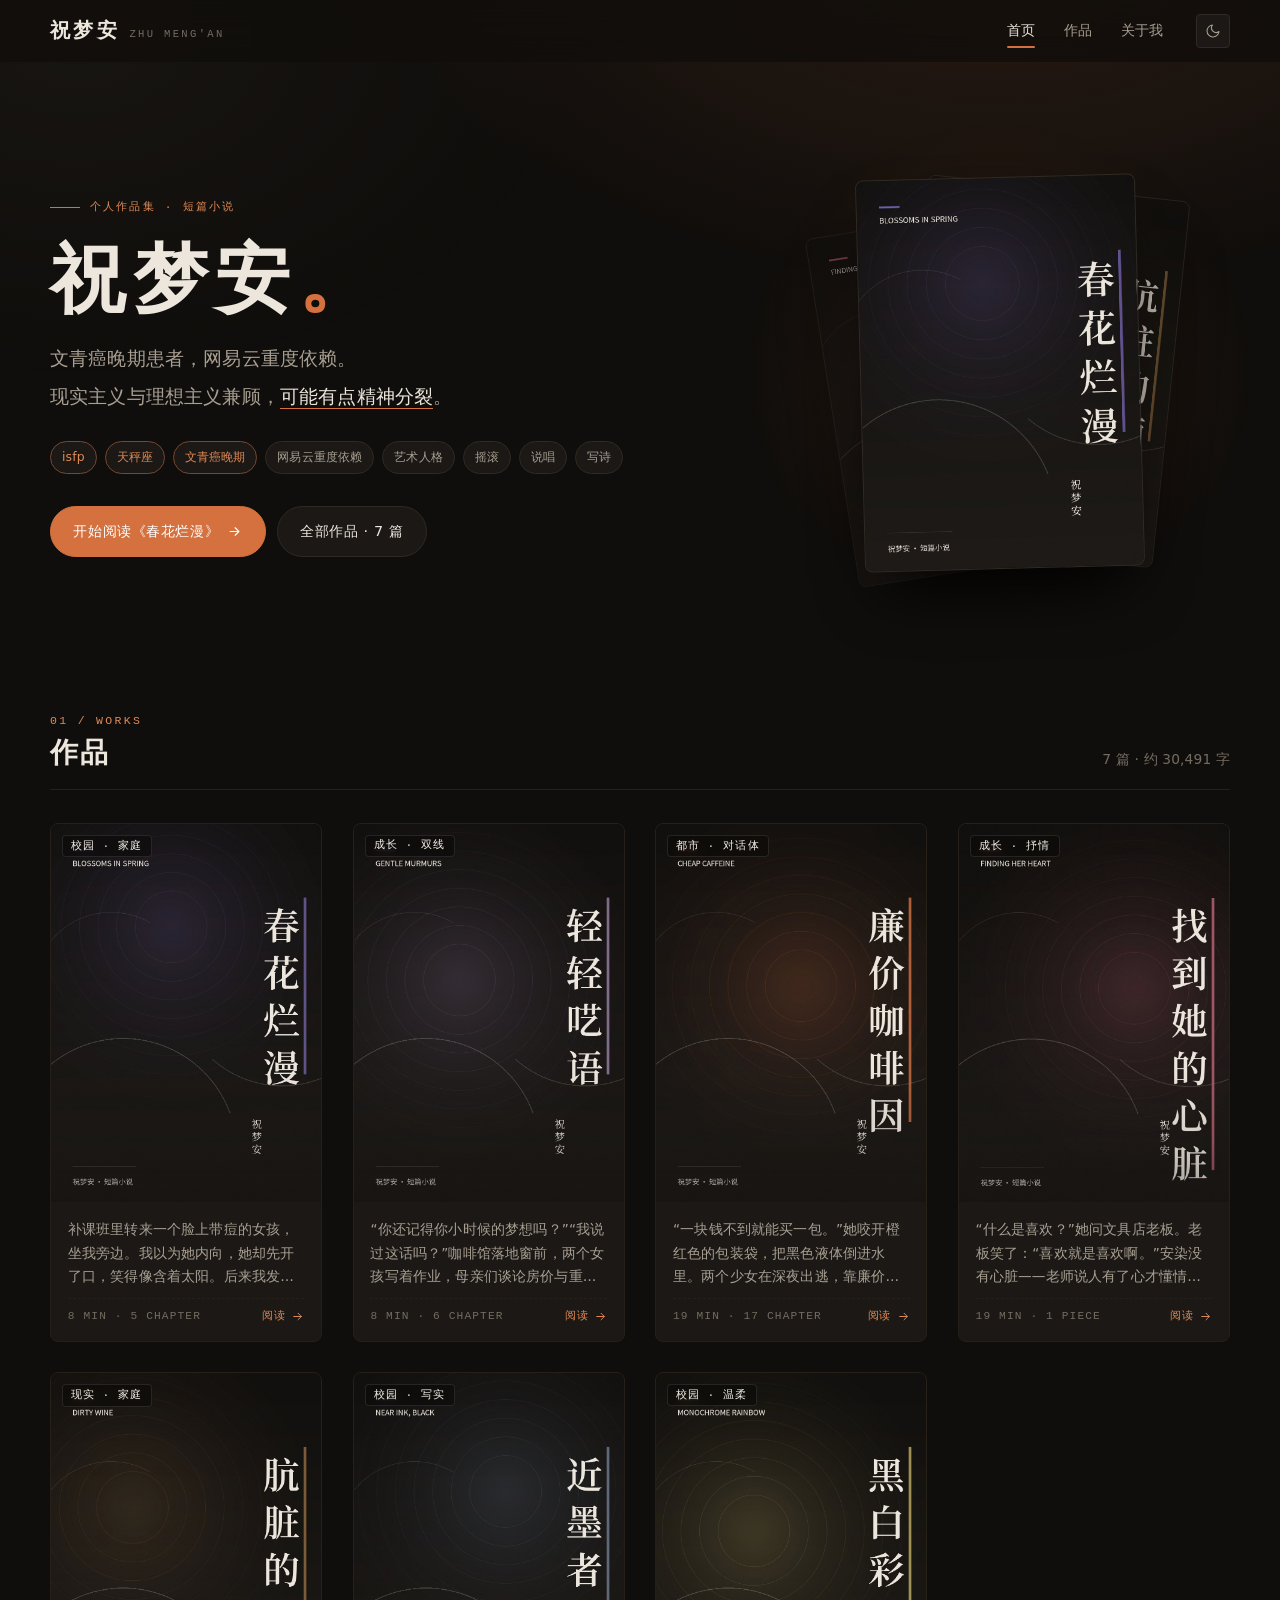
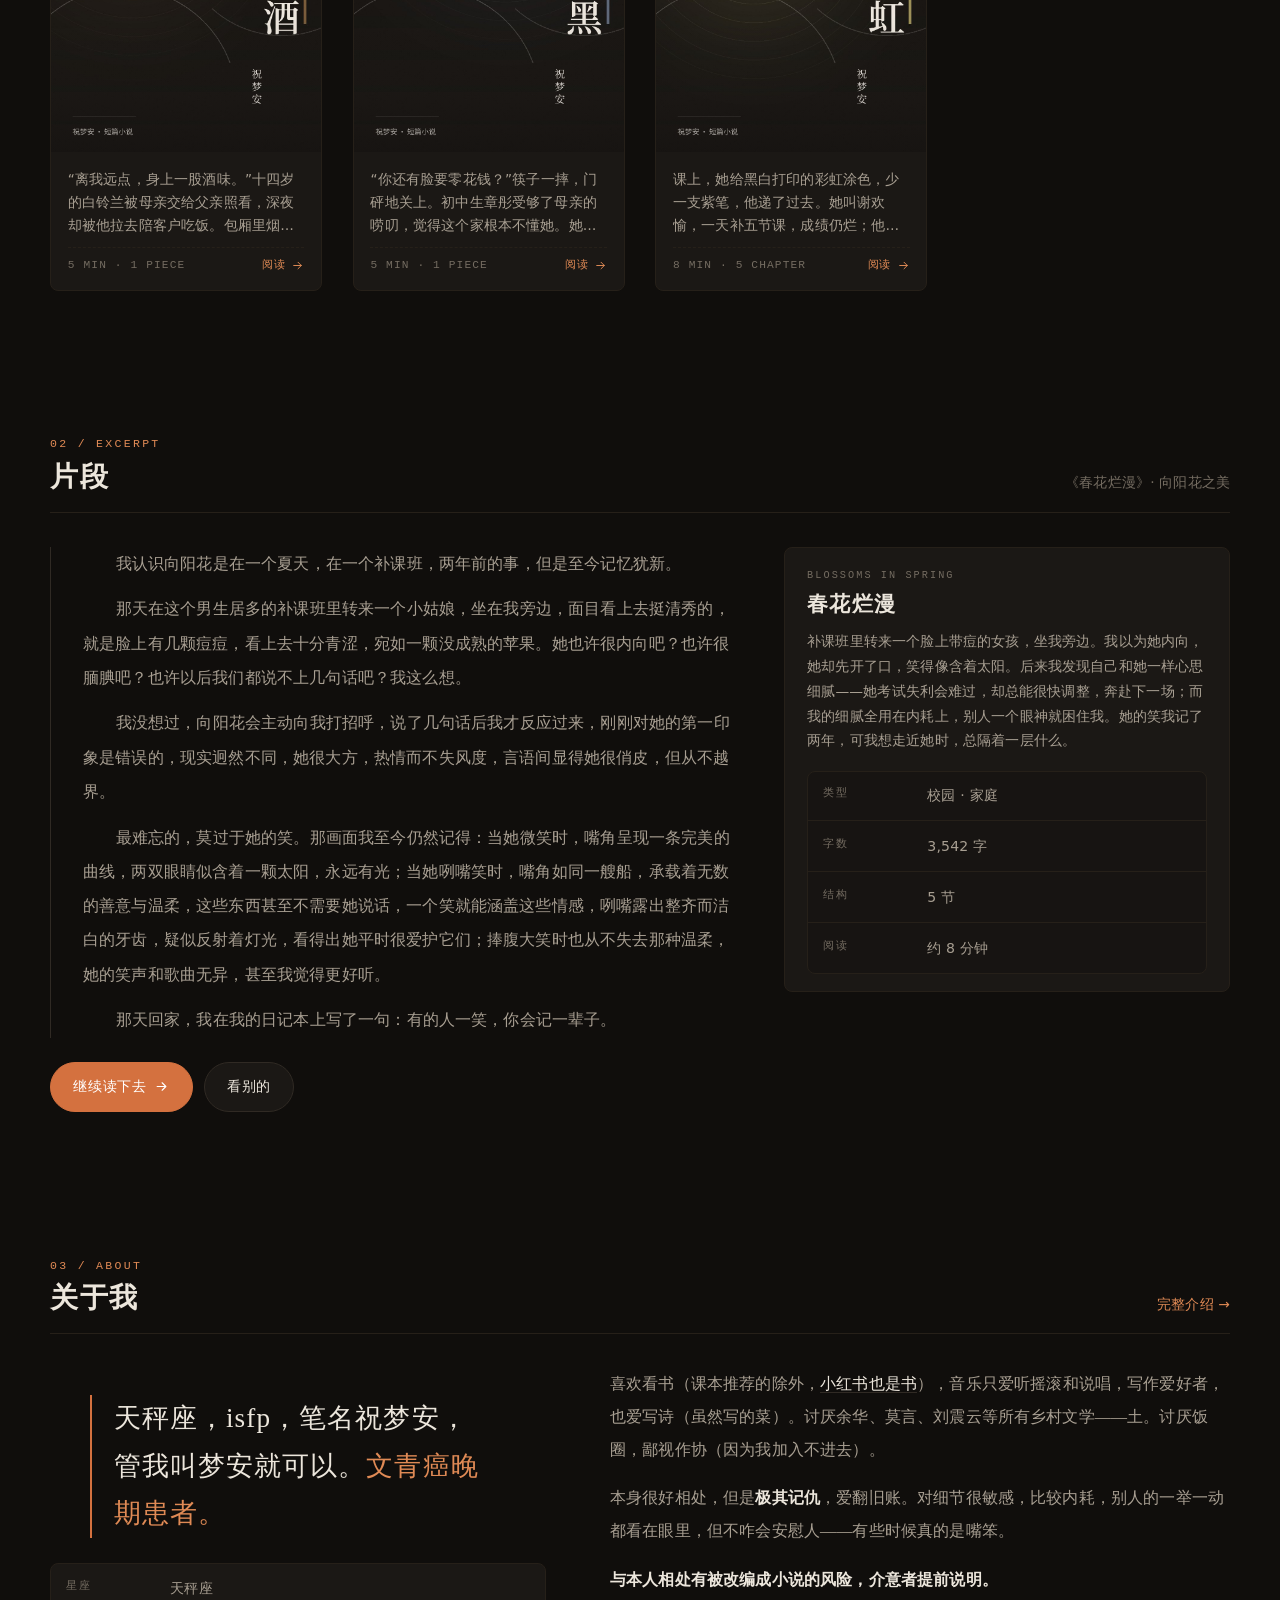
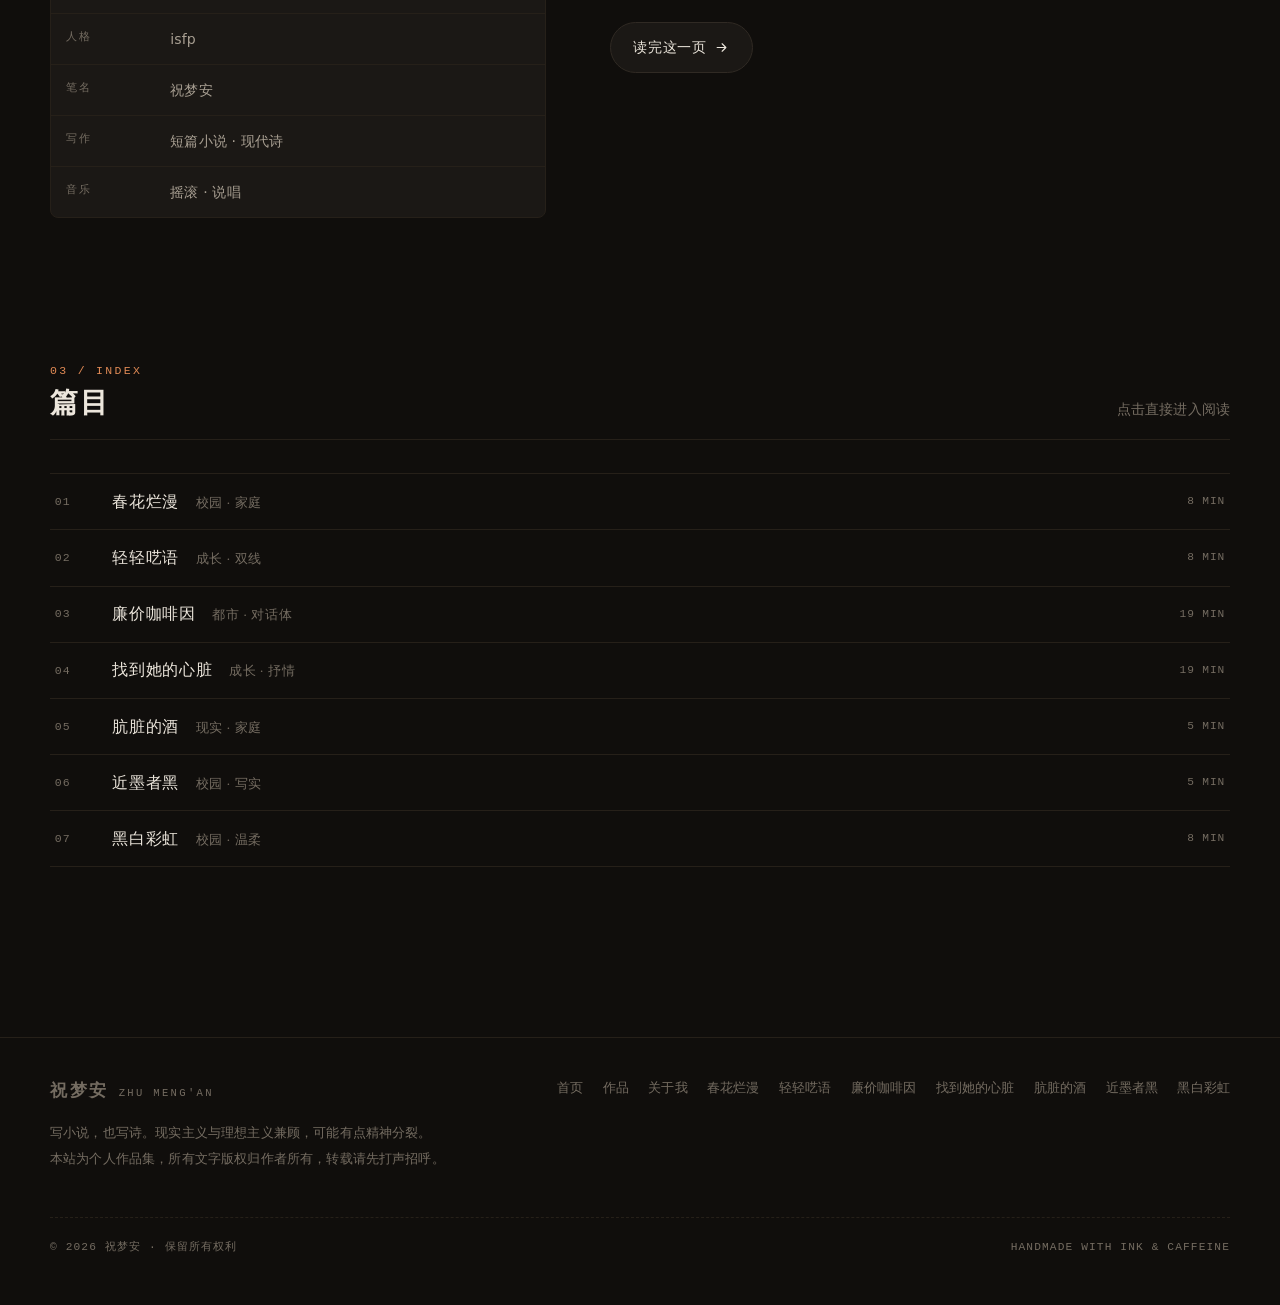
==== commit 87d4e069: "祝梦安博客：7 篇作品（含新增《春花烂漫》）" ====
--- a/index.html
+++ b/index.html
@@ -12,8 +12,8 @@
 <meta property="og:description" content="祝梦安的个人作品集：五篇短篇小说——《廉价咖啡因》《找到她的心脏》《肮脏的酒》《近墨者黑》《黑白彩虹》，在线全文阅读。">
 <meta property="og:type" content="website">
 <link rel="icon" href="data:image/svg+xml,%3Csvg xmlns='http://www.w3.org/2000/svg' viewBox='0 0 32 32'%3E%3Crect width='32' height='32' rx='7' fill='%23100e0c'/%3E%3Ctext x='16' y='22' font-size='17' font-family='serif' fill='%23d4713f' text-anchor='middle'%3E%E7%A5%9D%3C/text%3E%3C/svg%3E">
-<link rel="stylesheet" href="assets/site.css">
-<link rel="stylesheet" href="assets/mobile.css">
+<link rel="stylesheet" href="assets/site.css?v=93083575">
+<link rel="stylesheet" href="assets/mobile.css?v=ab116a1c">
 <script>(function(){try{var t=localStorage.getItem("zm.theme")||"dark";document.documentElement.setAttribute("data-theme",t);document.documentElement.style.colorScheme=t;}catch(e){}})();</script>
 </head>
 <body>
@@ -45,15 +45,15 @@
           现实主义与理想主义兼顾，<em>可能有点精神分裂</em>。</p>
           <div class="hero-meta"><span class="chip is-accent">isfp</span><span class="chip is-accent">天秤座</span><span class="chip is-accent">文青癌晚期</span><span class="chip">网易云重度依赖</span><span class="chip">艺术人格</span><span class="chip">摇滚</span><span class="chip">说唱</span><span class="chip">写诗</span></div>
     <div class="hero-cta">
-      <a class="btn btn-primary" href="works/whisper.html">开始阅读《轻轻呓语》<svg viewBox="0 0 24 24" fill="none" stroke="currentColor" stroke-width="1.8" stroke-linecap="round" stroke-linejoin="round" aria-hidden="true"><path d="M5 12h14M13 6l6 6-6 6"/></svg></a>
-      <a class="btn" href="works.html">全部作品 · 6 篇</a>
+      <a class="btn btn-primary" href="works/book1.html">开始阅读《春花烂漫》<svg viewBox="0 0 24 24" fill="none" stroke="currentColor" stroke-width="1.8" stroke-linecap="round" stroke-linejoin="round" aria-hidden="true"><path d="M5 12h14M13 6l6 6-6 6"/></svg></a>
+      <a class="btn" href="works.html">全部作品 · 7 篇</a>
     </div>
         </div>
       <div class="hero-art">
         <div class="art-stack">
-          <div class="card c1"><img src="assets/covers/wine.jpg" alt="《肮脏的酒》封面"></div>
-          <div class="card c2"><img src="assets/covers/ink.jpg" alt="《近墨者黑》封面"></div>
-          <div class="card c3"><img src="assets/covers/whisper.jpg" alt="《轻轻呓语》封面"></div>
+          <div class="card c1"><img src="assets/covers/heart.jpg" alt="《找到她的心脏》封面"></div>
+          <div class="card c2"><img src="assets/covers/wine.jpg" alt="《肮脏的酒》封面"></div>
+          <div class="card c3"><img src="assets/covers/book1.jpg" alt="《春花烂漫》封面"></div>
         </div>
       </div>
       </div>
@@ -67,9 +67,23 @@
           <span class="num">01 / WORKS</span>
           <h2>作品</h2>
         </div>
-        <p>6 篇 · 约 26,949 字</p>
+        <p>7 篇 · 约 30,491 字</p>
       </div>
       <div class="works">
+        <a class="work" href="works/book1.html">
+          <div class="work-cover">
+            <span class="work-badge">校园 · 家庭</span>
+            <img src="assets/covers/book1.jpg" alt="《春花烂漫》封面" loading="lazy" width="900" height="1280">
+            <h3 class="sr-only">春花烂漫</h3>
+          </div>
+          <div class="work-body">
+            <p>补课班里转来一个脸上带痘的女孩，坐我旁边。我以为她内向，她却先开了口，笑得像含着太阳。后来我发现自己和她一样心思细腻——她考试失利会难过，却总能很快调整，奔赴下一场；而我的细腻全用在内耗上，别人一个眼神就困住我。她的笑我记了两年，可我想走近她时，总隔着一层什么。</p>
+            <div class="work-foot">
+              <span>8 MIN · 5 CHAPTER</span>
+              <span class="go">阅读 <svg viewBox="0 0 24 24" fill="none" stroke="currentColor" stroke-width="1.8" stroke-linecap="round" stroke-linejoin="round" aria-hidden="true"><path d="M5 12h14M13 6l6 6-6 6"/></svg></span>
+            </div>
+          </div>
+        </a>
         <a class="work" href="works/whisper.html">
           <div class="work-cover">
             <span class="work-badge">成长 · 双线</span>
@@ -77,7 +91,7 @@
             <h3 class="sr-only">轻轻呓语</h3>
           </div>
           <div class="work-body">
-            <p>「你不是答应和我一起当作家吗？」「我说过这话吗？」咖啡馆的落地窗前，谢心晴拉花、写小说，夏金盏被母亲推着去补课。一本精致的本子递过来，金盏第一次写下自己的字——直到那张「呓语杯」复赛通知书被母亲当面撕碎。窗外没彩虹。</p>
+            <p>“你还记得你小时候的梦想吗？”“我说过这话吗？”咖啡馆落地窗前，两个女孩写着作业，母亲们谈论房价与重高。金盏想和心晴一起当作家，可练习册、补课班、撕碎的复赛通知书挡在面前。她只能在好友送的本子上偷偷写，把梦话藏进字里。窗外彩虹转瞬即逝。</p>
             <div class="work-foot">
               <span>8 MIN · 6 CHAPTER</span>
               <span class="go">阅读 <svg viewBox="0 0 24 24" fill="none" stroke="currentColor" stroke-width="1.8" stroke-linecap="round" stroke-linejoin="round" aria-hidden="true"><path d="M5 12h14M13 6l6 6-6 6"/></svg></span>
@@ -91,7 +105,7 @@
             <h3 class="sr-only">廉价咖啡因</h3>
           </div>
           <div class="work-body">
-            <p>深夜出逃，一块钱一包的浓缩咖啡液。她说，咖啡因这种东西只有穷人需要——不，只有精神贫穷的人需要。两个「生活的逃兵」在月光下交换心事，而月光下，没有任何东西被照亮。</p>
+            <p>“一块钱不到就能买一包。”她咬开橙红色的包装袋，把黑色液体倒进水里。两个少女在深夜出逃，靠廉价咖啡因确认心脏还在跳。她在学校被孤立、被泼墨水，却只说“你是我唯一的朋友”。咖啡是她的血液，是唯一能推动她活着的东西——可它太便宜，也太容易得到。</p>
             <div class="work-foot">
               <span>19 MIN · 17 CHAPTER</span>
               <span class="go">阅读 <svg viewBox="0 0 24 24" fill="none" stroke="currentColor" stroke-width="1.8" stroke-linecap="round" stroke-linejoin="round" aria-hidden="true"><path d="M5 12h14M13 6l6 6-6 6"/></svg></span>
@@ -105,7 +119,7 @@
             <h3 class="sr-only">找到她的心脏</h3>
           </div>
           <div class="work-body">
-            <p>安染从不画人。老师问她为什么，她说画出来的人都太死板，像缺口气。老师说，人因为有一颗心才有情感，因为有心，这世间才是彩色的——可她不懂什么叫「喜欢」，她的生活是黑白的，于是她动身去找那颗心脏。</p>
+            <p>“什么是喜欢？”她问文具店老板。老板笑了：“喜欢就是喜欢啊。”安染没有心脏——老师说人有了心才懂情感，可她只爱画画，从不画人。父母彻夜的争吵声中，她攒钱买下那套画笔；校园角落里，只有予安每天递来一袋热牛奶。当喜欢这个词反复被追问，某个雨天，亭子下递出又缩回的信封，让她第一次觉得眼眶发湿。</p>
             <div class="work-foot">
               <span>19 MIN · 1 PIECE</span>
               <span class="go">阅读 <svg viewBox="0 0 24 24" fill="none" stroke="currentColor" stroke-width="1.8" stroke-linecap="round" stroke-linejoin="round" aria-hidden="true"><path d="M5 12h14M13 6l6 6-6 6"/></svg></span>
@@ -119,7 +133,7 @@
             <h3 class="sr-only">肮脏的酒</h3>
           </div>
           <div class="work-body">
-            <p>凌晨两点，防盗门吱呀一声，父亲摇摇晃晃地摔在玄关。白铃兰把卧室门关上，说了一句「酒鬼」。母亲上夜班的晚上，她被父亲带去陪一桌人喝酒——地板上有几个雪白的烟头，她想：好脏。</p>
+            <p>“离我远点，身上一股酒味。”十四岁的白铃兰被母亲交给父亲照看，深夜却被他拉去陪客户吃饭。包厢里烟酒呛人，发福的张总对她言语轻佻，父亲只陪笑递酒。她想走，走不了；想喊，被按住。母亲说过，酒是脏东西，没出息的人才碰。可父亲正一杯杯灌下去，手在抖，脸通红，还要她叫伯伯好。她盯着碗里的饭，第一次讨厌呼吸。</p>
             <div class="work-foot">
               <span>5 MIN · 1 PIECE</span>
               <span class="go">阅读 <svg viewBox="0 0 24 24" fill="none" stroke="currentColor" stroke-width="1.8" stroke-linecap="round" stroke-linejoin="round" aria-hidden="true"><path d="M5 12h14M13 6l6 6-6 6"/></svg></span>
@@ -133,7 +147,7 @@
             <h3 class="sr-only">近墨者黑</h3>
           </div>
           <div class="work-body">
-            <p>「近朱者赤，近墨者黑。」母亲的话被章彤摔在门后。零花钱、口红、狐朋狗友的饭局，她觉得自己像水晶兰——受不了阳光。有些沉沦不是突然发生的，是一天一天被人牵着手走过去的。</p>
+            <p>“你还有脸要零花钱？”筷子一摔，门砰地关上。初中生章彤受够了母亲的唠叨，觉得这个家根本不懂她。她和好友曹鑫形影不离，逃课补妆、追学长、网恋官宣，把日子过得热闹又空洞。唯独好友陈欢梦多劝了一句，她便觉得被冒犯。母亲、老师、朋友，一道道目光都拦在她身前，她却只想往外冲。</p>
             <div class="work-foot">
               <span>5 MIN · 1 PIECE</span>
               <span class="go">阅读 <svg viewBox="0 0 24 24" fill="none" stroke="currentColor" stroke-width="1.8" stroke-linecap="round" stroke-linejoin="round" aria-hidden="true"><path d="M5 12h14M13 6l6 6-6 6"/></svg></span>
@@ -147,7 +161,7 @@
             <h3 class="sr-only">黑白彩虹</h3>
           </div>
           <div class="work-body">
-            <p>补习班的资料为了省钱全是黑白双面打印——像他的生活。课本上有一幅彩虹，不过是不同色号的灰。直到有一天，身边的女孩掏出彩笔，一格一格地给彩虹上色，上到紫色时停下了。他把紫色的笔递了过去。</p>
+            <p>课上，她给黑白打印的彩虹涂色，少一支紫笔，他递了过去。她叫谢欢愉，一天补五节课，成绩仍烂；他叫梦安，看不惯两点一线的生活。她住进老破小，母亲卖房孤注一掷。两人渐渐熟络，他却不知她备着伤口贴是因为挨打。她突然说，明晚我家楼下见。</p>
             <div class="work-foot">
               <span>8 MIN · 5 CHAPTER</span>
               <span class="go">阅读 <svg viewBox="0 0 24 24" fill="none" stroke="currentColor" stroke-width="1.8" stroke-linecap="round" stroke-linejoin="round" aria-hidden="true"><path d="M5 12h14M13 6l6 6-6 6"/></svg></span>
@@ -164,31 +178,31 @@
           <span class="num">02 / EXCERPT</span>
           <h2>片段</h2>
         </div>
-        <p>《轻轻呓语》· 小引</p>
+        <p>《春花烂漫》· 向阳花之美</p>
       </div>
       <div class="excerpt-grid">
         <div class="reveal">
           <div class="excerpt">
-            <p class="q">“咱俩可许久未见了。”</p>
-            <p>谢心晴对夏金盏说。</p>
-            <p class="q">“可不是嘛！一直没时间，难得放假有空来看看你。”</p>
-            <p>谢心晴端出来两杯拿铁。</p>
-            <p class="q">“你拉花越来越厉害了！”</p>
+            <p>我认识向阳花是在一个夏天，在一个补课班，两年前的事，但是至今记忆犹新。</p>
+            <p>那天在这个男生居多的补课班里转来一个小姑娘，坐在我旁边，面目看上去挺清秀的，就是脸上有几颗痘痘，看上去十分青涩，宛如一颗没成熟的苹果。她也许很内向吧？也许很腼腆吧？也许以后我们都说不上几句话吧？我这么想。</p>
+            <p>我没想过，向阳花会主动向我打招呼，说了几句话后我才反应过来，刚刚对她的第一印象是错误的，现实迥然不同，她很大方，热情而不失风度，言语间显得她很俏皮，但从不越界。</p>
+            <p>最难忘的，莫过于她的笑。那画面我至今仍然记得：当她微笑时，嘴角呈现一条完美的曲线，两双眼睛似含着一颗太阳，永远有光；当她咧嘴笑时，嘴角如同一艘船，承载着无数的善意与温柔，这些东西甚至不需要她说话，一个笑就能涵盖这些情感，咧嘴露出整齐而洁白的牙齿，疑似反射着灯光，看得出她平时很爱护它们；捧腹大笑时也从不失去那种温柔，她的笑声和歌曲无异，甚至我觉得更好听。</p>
+            <p>那天回家，我在我的日记本上写了一句：有的人一笑，你会记一辈子。</p>
           </div>
           <div style="margin-top:1.5rem;display:flex;gap:.7rem;flex-wrap:wrap">
-            <a class="btn btn-primary" href="works/whisper.html">继续读下去 <svg viewBox="0 0 24 24" fill="none" stroke="currentColor" stroke-width="1.8" stroke-linecap="round" stroke-linejoin="round" aria-hidden="true"><path d="M5 12h14M13 6l6 6-6 6"/></svg></a>
+            <a class="btn btn-primary" href="works/book1.html">继续读下去 <svg viewBox="0 0 24 24" fill="none" stroke="currentColor" stroke-width="1.8" stroke-linecap="round" stroke-linejoin="round" aria-hidden="true"><path d="M5 12h14M13 6l6 6-6 6"/></svg></a>
             <a class="btn" href="works.html">看别的</a>
           </div>
         </div>
         <div class="reveal" data-delay="120">
           <div class="excerpt-side">
-            <span class="en">Gentle Murmurs</span>
-            <h3>轻轻呓语</h3>
-            <p>「你不是答应和我一起当作家吗？」「我说过这话吗？」咖啡馆的落地窗前，谢心晴拉花、写小说，夏金盏被母亲推着去补课。一本精致的本子递过来，金盏第一次写下自己的字——直到那张「呓语杯」复赛通知书被母亲当面撕碎。窗外没彩虹。</p>
+            <span class="en">Blossoms in Spring</span>
+            <h3>春花烂漫</h3>
+            <p>补课班里转来一个脸上带痘的女孩，坐我旁边。我以为她内向，她却先开了口，笑得像含着太阳。后来我发现自己和她一样心思细腻——她考试失利会难过，却总能很快调整，奔赴下一场；而我的细腻全用在内耗上，别人一个眼神就困住我。她的笑我记了两年，可我想走近她时，总隔着一层什么。</p>
             <div class="facts">
-              <div class="fact"><dt>类型</dt><dd>成长 · 双线</dd></div>
-              <div class="fact"><dt>字数</dt><dd>3,231 字</dd></div>
-              <div class="fact"><dt>结构</dt><dd>6 节</dd></div>
+              <div class="fact"><dt>类型</dt><dd>校园 · 家庭</dd></div>
+              <div class="fact"><dt>字数</dt><dd>3,542 字</dd></div>
+              <div class="fact"><dt>结构</dt><dd>5 节</dd></div>
               <div class="fact"><dt>阅读</dt><dd>约 8 分钟</dd></div>
             </div>
           </div>
@@ -235,28 +249,32 @@
         <p>点击直接进入阅读</p>
       </div>
       <ul class="toc-list reveal">
-        <li><a href="works/whisper.html">
+        <li><a href="works/book1.html">
           <span class="n">01</span>
+          <span class="t">春花烂漫　<span style="color:var(--text-3);font-size:.82rem">校园 · 家庭</span></span>
+          <span class="m">8 MIN</span>
+        </a></li><li><a href="works/whisper.html">
+          <span class="n">02</span>
           <span class="t">轻轻呓语　<span style="color:var(--text-3);font-size:.82rem">成长 · 双线</span></span>
           <span class="m">8 MIN</span>
         </a></li><li><a href="works/coffee.html">
-          <span class="n">02</span>
+          <span class="n">03</span>
           <span class="t">廉价咖啡因　<span style="color:var(--text-3);font-size:.82rem">都市 · 对话体</span></span>
           <span class="m">19 MIN</span>
         </a></li><li><a href="works/heart.html">
-          <span class="n">03</span>
+          <span class="n">04</span>
           <span class="t">找到她的心脏　<span style="color:var(--text-3);font-size:.82rem">成长 · 抒情</span></span>
           <span class="m">19 MIN</span>
         </a></li><li><a href="works/wine.html">
-          <span class="n">04</span>
+          <span class="n">05</span>
           <span class="t">肮脏的酒　<span style="color:var(--text-3);font-size:.82rem">现实 · 家庭</span></span>
           <span class="m">5 MIN</span>
         </a></li><li><a href="works/ink.html">
-          <span class="n">05</span>
+          <span class="n">06</span>
           <span class="t">近墨者黑　<span style="color:var(--text-3);font-size:.82rem">校园 · 写实</span></span>
           <span class="m">5 MIN</span>
         </a></li><li><a href="works/rainbow.html">
-          <span class="n">06</span>
+          <span class="n">07</span>
           <span class="t">黑白彩虹　<span style="color:var(--text-3);font-size:.82rem">校园 · 温柔</span></span>
           <span class="m">8 MIN</span>
         </a></li>
@@ -276,7 +294,7 @@
         <a href="index.html">首页</a>
         <a href="works.html">作品</a>
         <a href="about.html">关于我</a>
-        <a href="works/whisper.html">轻轻呓语</a><a href="works/coffee.html">廉价咖啡因</a><a href="works/heart.html">找到她的心脏</a><a href="works/wine.html">肮脏的酒</a><a href="works/ink.html">近墨者黑</a><a href="works/rainbow.html">黑白彩虹</a>
+        <a href="works/book1.html">春花烂漫</a><a href="works/whisper.html">轻轻呓语</a><a href="works/coffee.html">廉价咖啡因</a><a href="works/heart.html">找到她的心脏</a><a href="works/wine.html">肮脏的酒</a><a href="works/ink.html">近墨者黑</a><a href="works/rainbow.html">黑白彩虹</a>
       </nav>
     </div>
     <div class="foot-bottom">
@@ -285,6 +303,6 @@
     </div>
   </div>
 </footer>
-<script src="assets/site.js"></script>
+<script src="assets/site.js?v=bc866bed"></script>
 </body>
 </html>
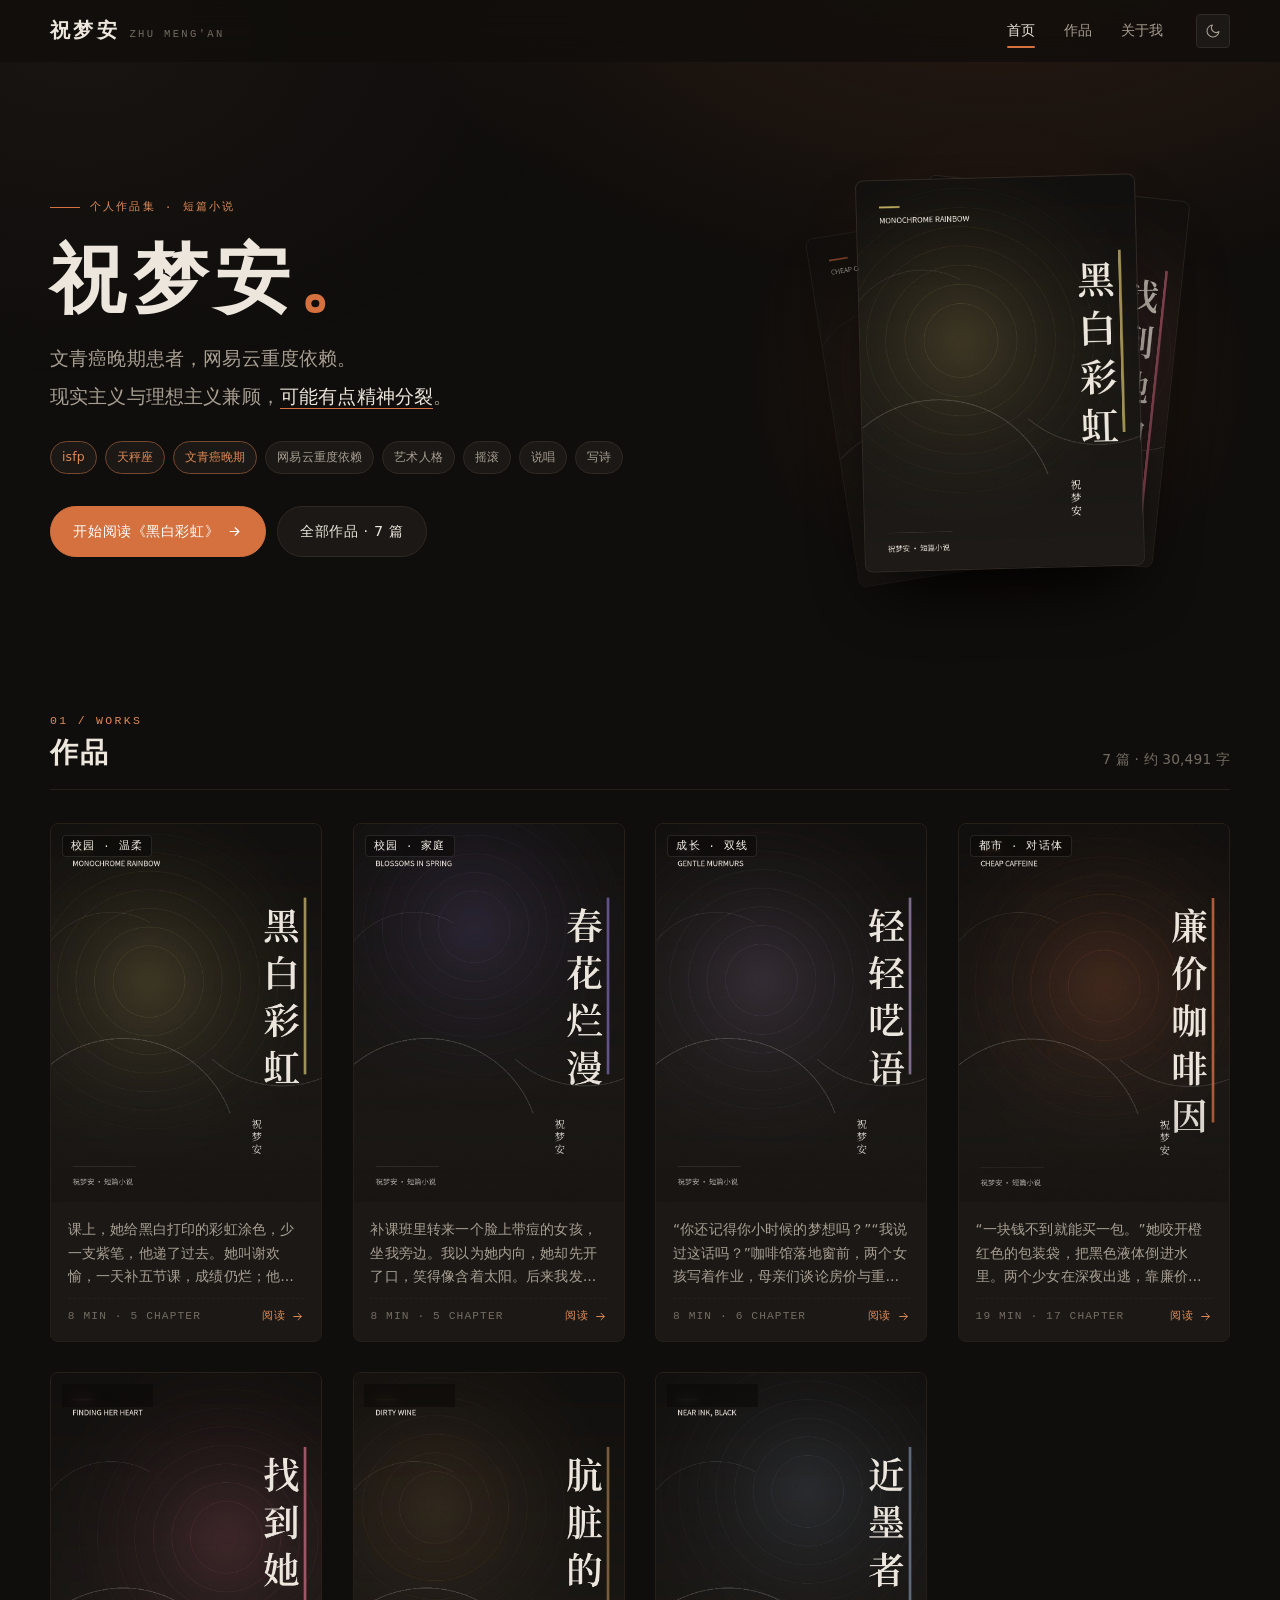
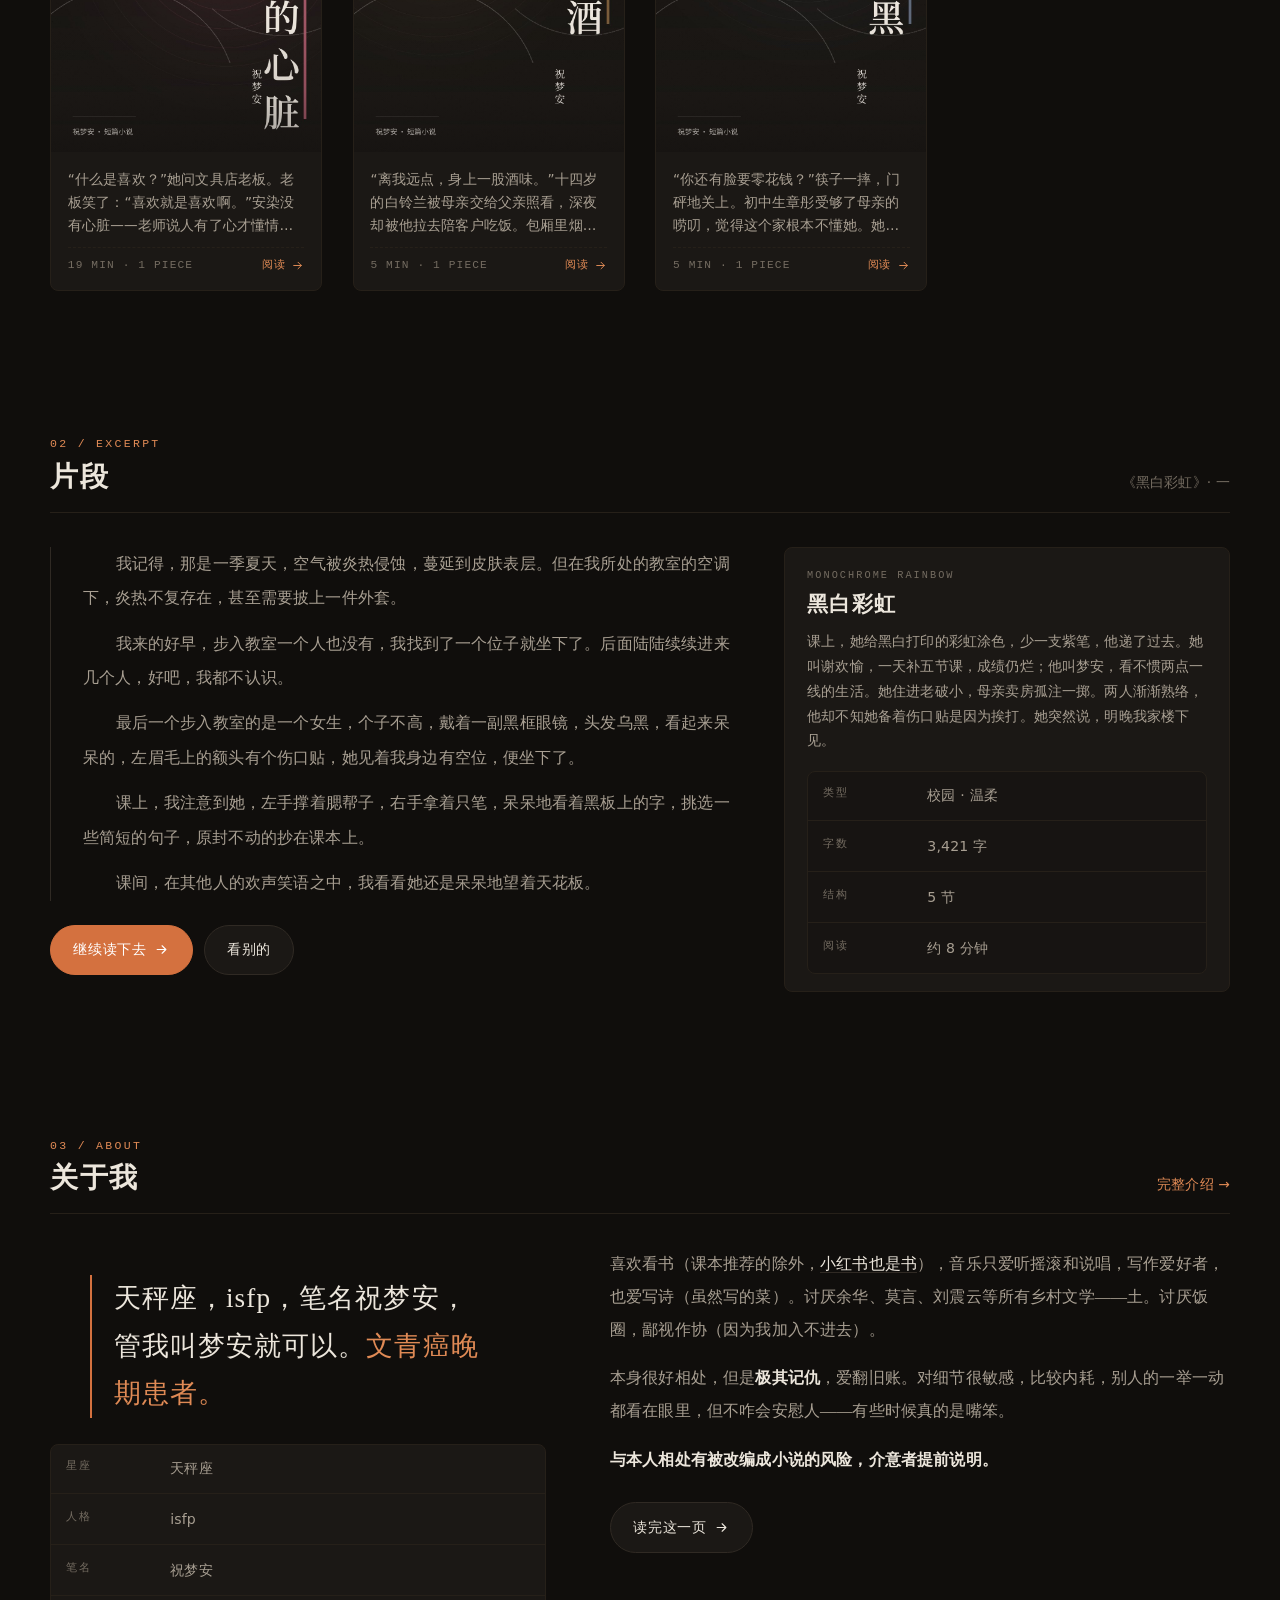
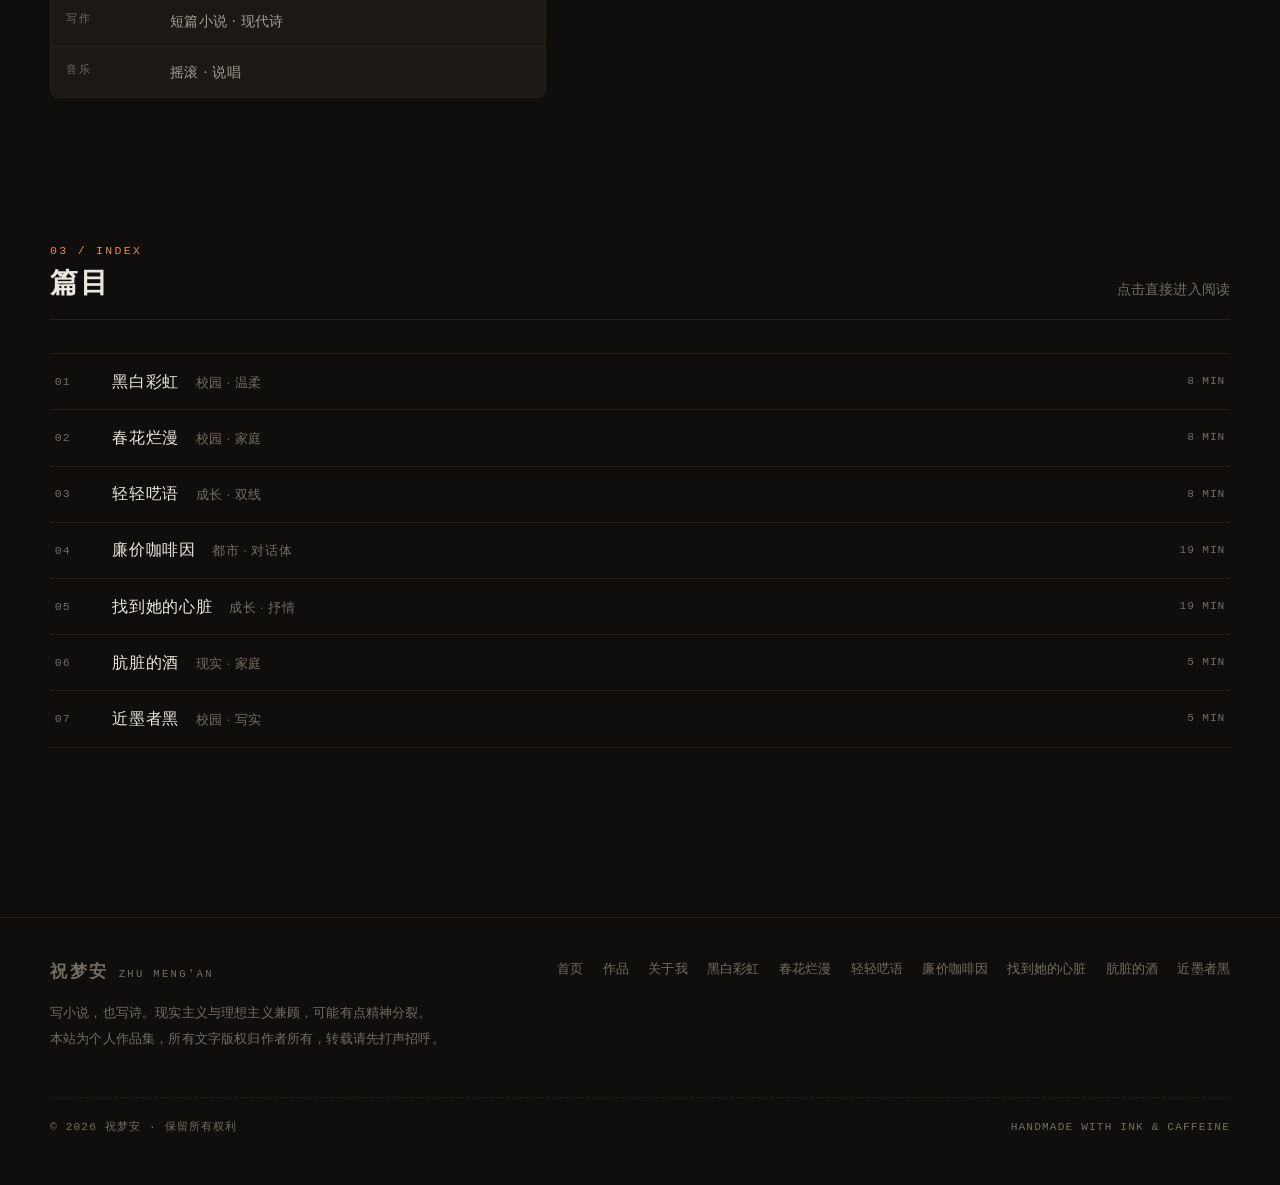
==== commit ffbf1fe7: "修复隐私检查误报；统一卡片尺寸" ====
--- a/index.html
+++ b/index.html
@@ -45,15 +45,15 @@
           现实主义与理想主义兼顾，<em>可能有点精神分裂</em>。</p>
           <div class="hero-meta"><span class="chip is-accent">isfp</span><span class="chip is-accent">天秤座</span><span class="chip is-accent">文青癌晚期</span><span class="chip">网易云重度依赖</span><span class="chip">艺术人格</span><span class="chip">摇滚</span><span class="chip">说唱</span><span class="chip">写诗</span></div>
     <div class="hero-cta">
-      <a class="btn btn-primary" href="works/book1.html">开始阅读《春花烂漫》<svg viewBox="0 0 24 24" fill="none" stroke="currentColor" stroke-width="1.8" stroke-linecap="round" stroke-linejoin="round" aria-hidden="true"><path d="M5 12h14M13 6l6 6-6 6"/></svg></a>
+      <a class="btn btn-primary" href="works/rainbow.html">开始阅读《黑白彩虹》<svg viewBox="0 0 24 24" fill="none" stroke="currentColor" stroke-width="1.8" stroke-linecap="round" stroke-linejoin="round" aria-hidden="true"><path d="M5 12h14M13 6l6 6-6 6"/></svg></a>
       <a class="btn" href="works.html">全部作品 · 7 篇</a>
     </div>
         </div>
       <div class="hero-art">
         <div class="art-stack">
-          <div class="card c1"><img src="assets/covers/heart.jpg" alt="《找到她的心脏》封面"></div>
-          <div class="card c2"><img src="assets/covers/wine.jpg" alt="《肮脏的酒》封面"></div>
-          <div class="card c3"><img src="assets/covers/book1.jpg" alt="《春花烂漫》封面"></div>
+          <div class="card c1"><img src="assets/covers/coffee.jpg" alt="《廉价咖啡因》封面"></div>
+          <div class="card c2"><img src="assets/covers/heart.jpg" alt="《找到她的心脏》封面"></div>
+          <div class="card c3"><img src="assets/covers/rainbow.jpg" alt="《黑白彩虹》封面"></div>
         </div>
       </div>
       </div>
@@ -70,6 +70,20 @@
         <p>7 篇 · 约 30,491 字</p>
       </div>
       <div class="works">
+        <a class="work" href="works/rainbow.html">
+          <div class="work-cover">
+            <span class="work-badge">校园 · 温柔</span>
+            <img src="assets/covers/rainbow.jpg" alt="《黑白彩虹》封面" loading="lazy" width="900" height="1280">
+            <h3 class="sr-only">黑白彩虹</h3>
+          </div>
+          <div class="work-body">
+            <p>课上，她给黑白打印的彩虹涂色，少一支紫笔，他递了过去。她叫谢欢愉，一天补五节课，成绩仍烂；他叫梦安，看不惯两点一线的生活。她住进老破小，母亲卖房孤注一掷。两人渐渐熟络，他却不知她备着伤口贴是因为挨打。她突然说，明晚我家楼下见。</p>
+            <div class="work-foot">
+              <span>8 MIN · 5 CHAPTER</span>
+              <span class="go">阅读 <svg viewBox="0 0 24 24" fill="none" stroke="currentColor" stroke-width="1.8" stroke-linecap="round" stroke-linejoin="round" aria-hidden="true"><path d="M5 12h14M13 6l6 6-6 6"/></svg></span>
+            </div>
+          </div>
+        </a>
         <a class="work" href="works/book1.html">
           <div class="work-cover">
             <span class="work-badge">校园 · 家庭</span>
@@ -150,20 +164,6 @@
             <p>“你还有脸要零花钱？”筷子一摔，门砰地关上。初中生章彤受够了母亲的唠叨，觉得这个家根本不懂她。她和好友曹鑫形影不离，逃课补妆、追学长、网恋官宣，把日子过得热闹又空洞。唯独好友陈欢梦多劝了一句，她便觉得被冒犯。母亲、老师、朋友，一道道目光都拦在她身前，她却只想往外冲。</p>
             <div class="work-foot">
               <span>5 MIN · 1 PIECE</span>
-              <span class="go">阅读 <svg viewBox="0 0 24 24" fill="none" stroke="currentColor" stroke-width="1.8" stroke-linecap="round" stroke-linejoin="round" aria-hidden="true"><path d="M5 12h14M13 6l6 6-6 6"/></svg></span>
-            </div>
-          </div>
-        </a>
-        <a class="work" href="works/rainbow.html">
-          <div class="work-cover">
-            <span class="work-badge">校园 · 温柔</span>
-            <img src="assets/covers/rainbow.jpg" alt="《黑白彩虹》封面" loading="lazy" width="900" height="1280">
-            <h3 class="sr-only">黑白彩虹</h3>
-          </div>
-          <div class="work-body">
-            <p>课上，她给黑白打印的彩虹涂色，少一支紫笔，他递了过去。她叫谢欢愉，一天补五节课，成绩仍烂；他叫梦安，看不惯两点一线的生活。她住进老破小，母亲卖房孤注一掷。两人渐渐熟络，他却不知她备着伤口贴是因为挨打。她突然说，明晚我家楼下见。</p>
-            <div class="work-foot">
-              <span>8 MIN · 5 CHAPTER</span>
               <span class="go">阅读 <svg viewBox="0 0 24 24" fill="none" stroke="currentColor" stroke-width="1.8" stroke-linecap="round" stroke-linejoin="round" aria-hidden="true"><path d="M5 12h14M13 6l6 6-6 6"/></svg></span>
             </div>
           </div>
@@ -178,30 +178,30 @@
           <span class="num">02 / EXCERPT</span>
           <h2>片段</h2>
         </div>
-        <p>《春花烂漫》· 向阳花之美</p>
+        <p>《黑白彩虹》· 一</p>
       </div>
       <div class="excerpt-grid">
         <div class="reveal">
           <div class="excerpt">
-            <p>我认识向阳花是在一个夏天，在一个补课班，两年前的事，但是至今记忆犹新。</p>
-            <p>那天在这个男生居多的补课班里转来一个小姑娘，坐在我旁边，面目看上去挺清秀的，就是脸上有几颗痘痘，看上去十分青涩，宛如一颗没成熟的苹果。她也许很内向吧？也许很腼腆吧？也许以后我们都说不上几句话吧？我这么想。</p>
-            <p>我没想过，向阳花会主动向我打招呼，说了几句话后我才反应过来，刚刚对她的第一印象是错误的，现实迥然不同，她很大方，热情而不失风度，言语间显得她很俏皮，但从不越界。</p>
-            <p>最难忘的，莫过于她的笑。那画面我至今仍然记得：当她微笑时，嘴角呈现一条完美的曲线，两双眼睛似含着一颗太阳，永远有光；当她咧嘴笑时，嘴角如同一艘船，承载着无数的善意与温柔，这些东西甚至不需要她说话，一个笑就能涵盖这些情感，咧嘴露出整齐而洁白的牙齿，疑似反射着灯光，看得出她平时很爱护它们；捧腹大笑时也从不失去那种温柔，她的笑声和歌曲无异，甚至我觉得更好听。</p>
-            <p>那天回家，我在我的日记本上写了一句：有的人一笑，你会记一辈子。</p>
+            <p>我记得，那是一季夏天，空气被炎热侵蚀，蔓延到皮肤表层。但在我所处的教室的空调下，炎热不复存在，甚至需要披上一件外套。</p>
+            <p>我来的好早，步入教室一个人也没有，我找到了一个位子就坐下了。后面陆陆续续进来几个人，好吧，我都不认识。</p>
+            <p>最后一个步入教室的是一个女生，个子不高，戴着一副黑框眼镜，头发乌黑，看起来呆呆的，左眉毛上的额头有个伤口贴，她见着我身边有空位，便坐下了。</p>
+            <p>课上，我注意到她，左手撑着腮帮子，右手拿着只笔，呆呆地看着黑板上的字，挑选一些简短的句子，原封不动的抄在课本上。</p>
+            <p>课间，在其他人的欢声笑语之中，我看看她还是呆呆地望着天花板。</p>
           </div>
           <div style="margin-top:1.5rem;display:flex;gap:.7rem;flex-wrap:wrap">
-            <a class="btn btn-primary" href="works/book1.html">继续读下去 <svg viewBox="0 0 24 24" fill="none" stroke="currentColor" stroke-width="1.8" stroke-linecap="round" stroke-linejoin="round" aria-hidden="true"><path d="M5 12h14M13 6l6 6-6 6"/></svg></a>
+            <a class="btn btn-primary" href="works/rainbow.html">继续读下去 <svg viewBox="0 0 24 24" fill="none" stroke="currentColor" stroke-width="1.8" stroke-linecap="round" stroke-linejoin="round" aria-hidden="true"><path d="M5 12h14M13 6l6 6-6 6"/></svg></a>
             <a class="btn" href="works.html">看别的</a>
           </div>
         </div>
         <div class="reveal" data-delay="120">
           <div class="excerpt-side">
-            <span class="en">Blossoms in Spring</span>
-            <h3>春花烂漫</h3>
-            <p>补课班里转来一个脸上带痘的女孩，坐我旁边。我以为她内向，她却先开了口，笑得像含着太阳。后来我发现自己和她一样心思细腻——她考试失利会难过，却总能很快调整，奔赴下一场；而我的细腻全用在内耗上，别人一个眼神就困住我。她的笑我记了两年，可我想走近她时，总隔着一层什么。</p>
+            <span class="en">Monochrome Rainbow</span>
+            <h3>黑白彩虹</h3>
+            <p>课上，她给黑白打印的彩虹涂色，少一支紫笔，他递了过去。她叫谢欢愉，一天补五节课，成绩仍烂；他叫梦安，看不惯两点一线的生活。她住进老破小，母亲卖房孤注一掷。两人渐渐熟络，他却不知她备着伤口贴是因为挨打。她突然说，明晚我家楼下见。</p>
             <div class="facts">
-              <div class="fact"><dt>类型</dt><dd>校园 · 家庭</dd></div>
-              <div class="fact"><dt>字数</dt><dd>3,542 字</dd></div>
+              <div class="fact"><dt>类型</dt><dd>校园 · 温柔</dd></div>
+              <div class="fact"><dt>字数</dt><dd>3,421 字</dd></div>
               <div class="fact"><dt>结构</dt><dd>5 节</dd></div>
               <div class="fact"><dt>阅读</dt><dd>约 8 分钟</dd></div>
             </div>
@@ -249,34 +249,34 @@
         <p>点击直接进入阅读</p>
       </div>
       <ul class="toc-list reveal">
-        <li><a href="works/book1.html">
+        <li><a href="works/rainbow.html">
           <span class="n">01</span>
+          <span class="t">黑白彩虹　<span style="color:var(--text-3);font-size:.82rem">校园 · 温柔</span></span>
+          <span class="m">8 MIN</span>
+        </a></li><li><a href="works/book1.html">
+          <span class="n">02</span>
           <span class="t">春花烂漫　<span style="color:var(--text-3);font-size:.82rem">校园 · 家庭</span></span>
           <span class="m">8 MIN</span>
         </a></li><li><a href="works/whisper.html">
-          <span class="n">02</span>
+          <span class="n">03</span>
           <span class="t">轻轻呓语　<span style="color:var(--text-3);font-size:.82rem">成长 · 双线</span></span>
           <span class="m">8 MIN</span>
         </a></li><li><a href="works/coffee.html">
-          <span class="n">03</span>
+          <span class="n">04</span>
           <span class="t">廉价咖啡因　<span style="color:var(--text-3);font-size:.82rem">都市 · 对话体</span></span>
           <span class="m">19 MIN</span>
         </a></li><li><a href="works/heart.html">
-          <span class="n">04</span>
+          <span class="n">05</span>
           <span class="t">找到她的心脏　<span style="color:var(--text-3);font-size:.82rem">成长 · 抒情</span></span>
           <span class="m">19 MIN</span>
         </a></li><li><a href="works/wine.html">
-          <span class="n">05</span>
+          <span class="n">06</span>
           <span class="t">肮脏的酒　<span style="color:var(--text-3);font-size:.82rem">现实 · 家庭</span></span>
           <span class="m">5 MIN</span>
         </a></li><li><a href="works/ink.html">
-          <span class="n">06</span>
+          <span class="n">07</span>
           <span class="t">近墨者黑　<span style="color:var(--text-3);font-size:.82rem">校园 · 写实</span></span>
           <span class="m">5 MIN</span>
-        </a></li><li><a href="works/rainbow.html">
-          <span class="n">07</span>
-          <span class="t">黑白彩虹　<span style="color:var(--text-3);font-size:.82rem">校园 · 温柔</span></span>
-          <span class="m">8 MIN</span>
         </a></li>
       </ul>
     </div>
@@ -294,7 +294,7 @@
         <a href="index.html">首页</a>
         <a href="works.html">作品</a>
         <a href="about.html">关于我</a>
-        <a href="works/book1.html">春花烂漫</a><a href="works/whisper.html">轻轻呓语</a><a href="works/coffee.html">廉价咖啡因</a><a href="works/heart.html">找到她的心脏</a><a href="works/wine.html">肮脏的酒</a><a href="works/ink.html">近墨者黑</a><a href="works/rainbow.html">黑白彩虹</a>
+        <a href="works/rainbow.html">黑白彩虹</a><a href="works/book1.html">春花烂漫</a><a href="works/whisper.html">轻轻呓语</a><a href="works/coffee.html">廉价咖啡因</a><a href="works/heart.html">找到她的心脏</a><a href="works/wine.html">肮脏的酒</a><a href="works/ink.html">近墨者黑</a>
       </nav>
     </div>
     <div class="foot-bottom">
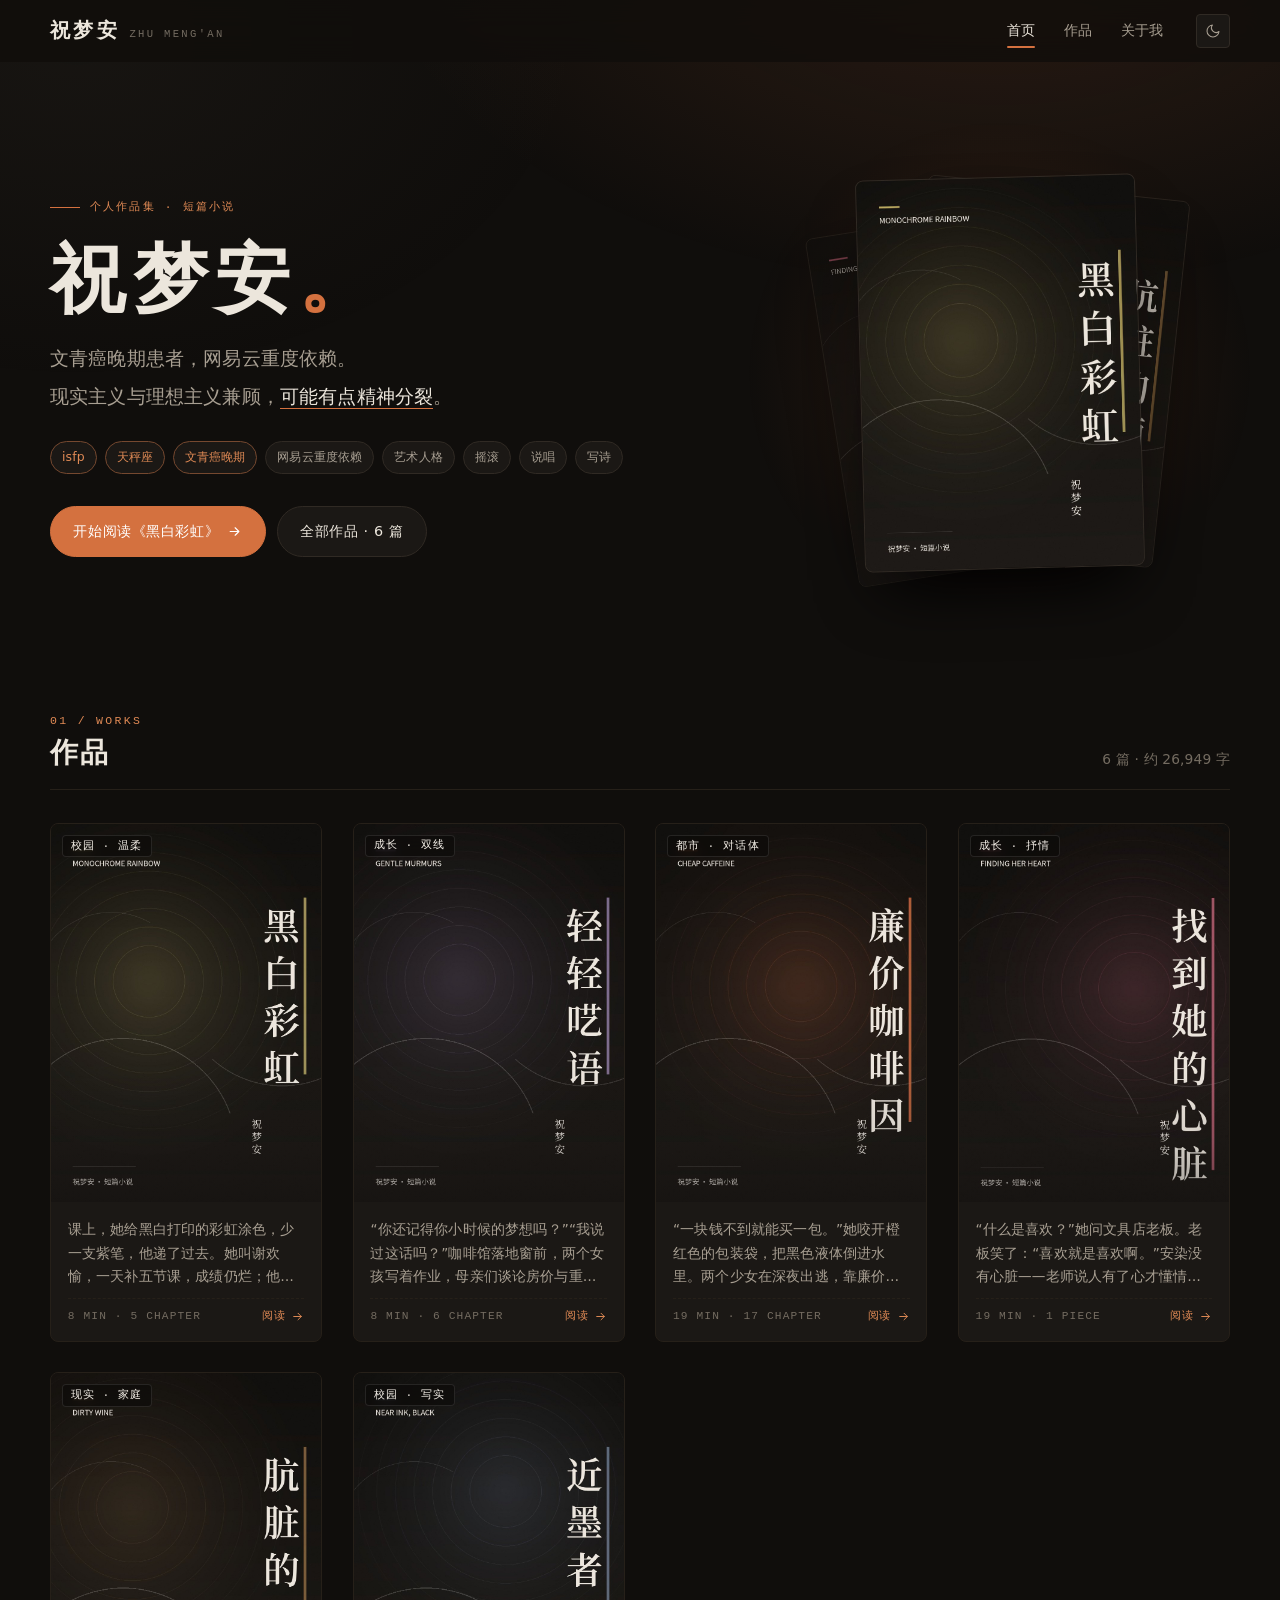
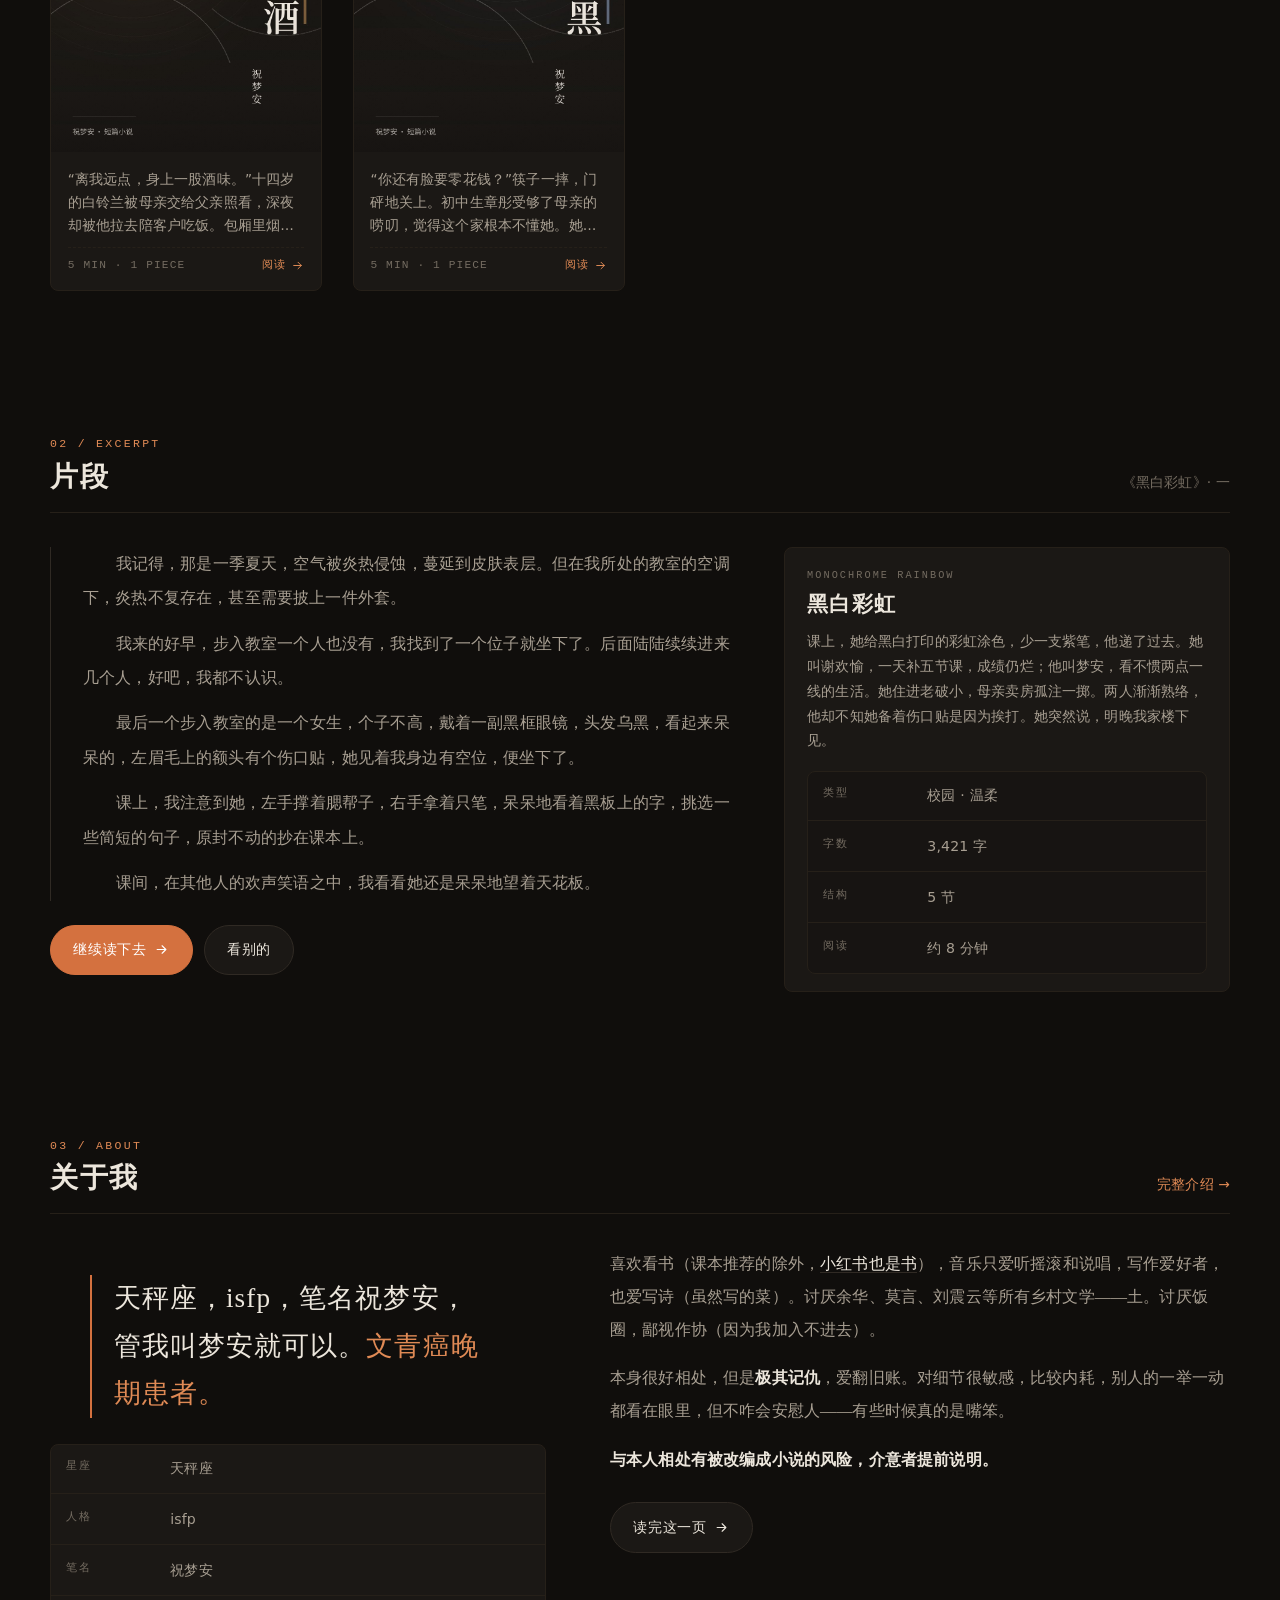
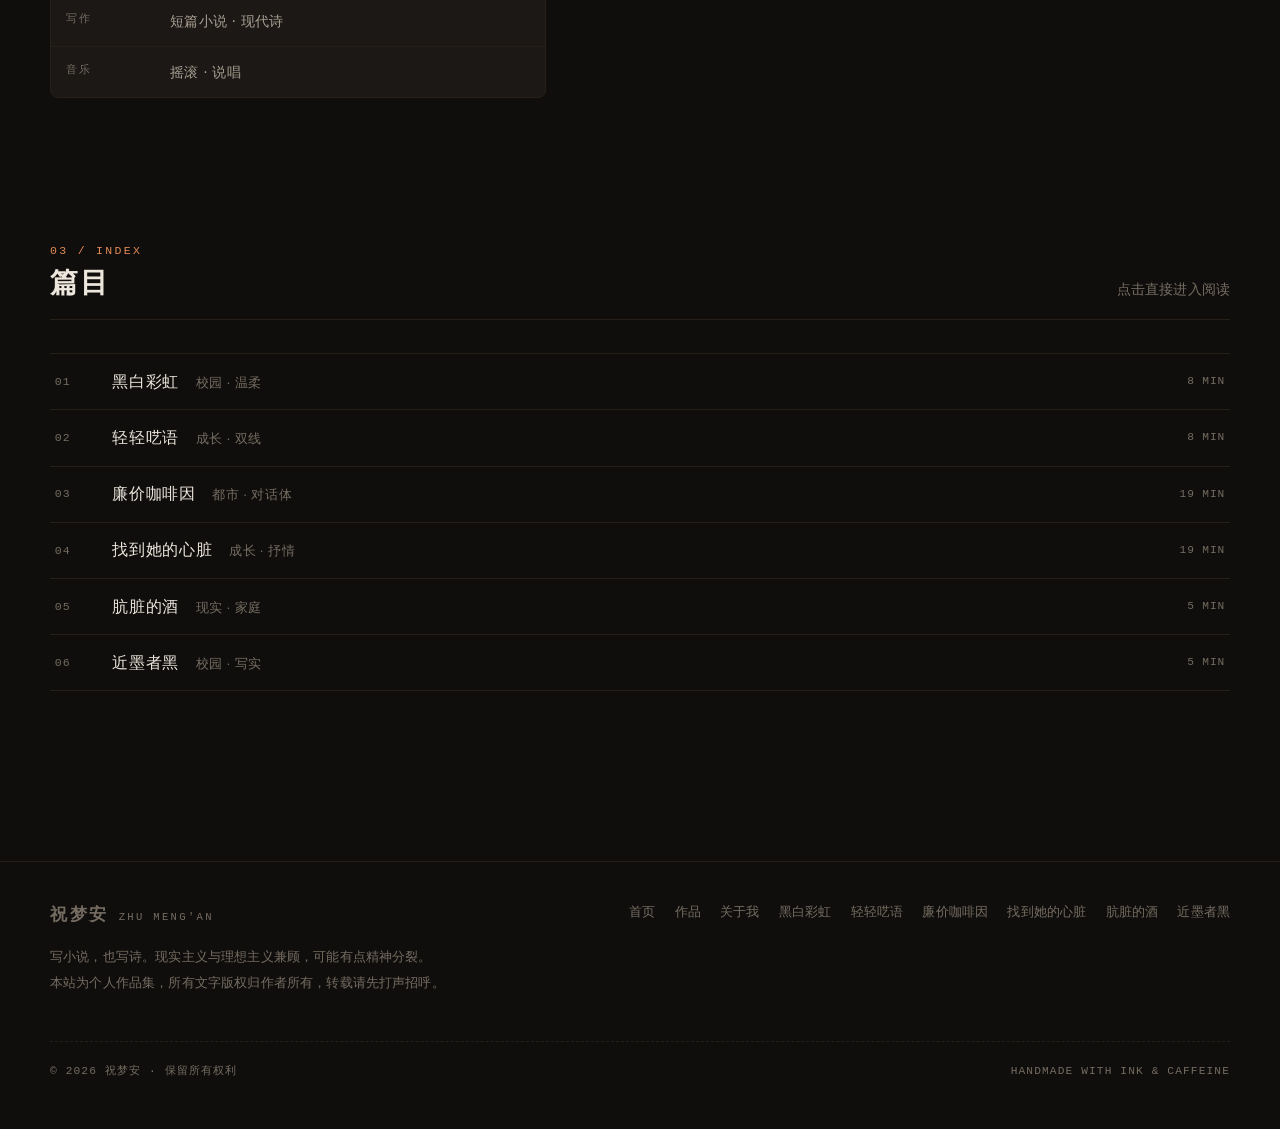
==== commit b04cb58e: "更新网站（2026-10-06 20:49）" ====
--- a/index.html
+++ b/index.html
@@ -46,13 +46,13 @@
           <div class="hero-meta"><span class="chip is-accent">isfp</span><span class="chip is-accent">天秤座</span><span class="chip is-accent">文青癌晚期</span><span class="chip">网易云重度依赖</span><span class="chip">艺术人格</span><span class="chip">摇滚</span><span class="chip">说唱</span><span class="chip">写诗</span></div>
     <div class="hero-cta">
       <a class="btn btn-primary" href="works/rainbow.html">开始阅读《黑白彩虹》<svg viewBox="0 0 24 24" fill="none" stroke="currentColor" stroke-width="1.8" stroke-linecap="round" stroke-linejoin="round" aria-hidden="true"><path d="M5 12h14M13 6l6 6-6 6"/></svg></a>
-      <a class="btn" href="works.html">全部作品 · 7 篇</a>
+      <a class="btn" href="works.html">全部作品 · 6 篇</a>
     </div>
         </div>
       <div class="hero-art">
         <div class="art-stack">
-          <div class="card c1"><img src="assets/covers/coffee.jpg" alt="《廉价咖啡因》封面"></div>
-          <div class="card c2"><img src="assets/covers/heart.jpg" alt="《找到她的心脏》封面"></div>
+          <div class="card c1"><img src="assets/covers/heart.jpg" alt="《找到她的心脏》封面"></div>
+          <div class="card c2"><img src="assets/covers/wine.jpg" alt="《肮脏的酒》封面"></div>
           <div class="card c3"><img src="assets/covers/rainbow.jpg" alt="《黑白彩虹》封面"></div>
         </div>
       </div>
@@ -67,7 +67,7 @@
           <span class="num">01 / WORKS</span>
           <h2>作品</h2>
         </div>
-        <p>7 篇 · 约 30,491 字</p>
+        <p>6 篇 · 约 26,949 字</p>
       </div>
       <div class="works">
         <a class="work" href="works/rainbow.html">
@@ -78,20 +78,6 @@
           </div>
           <div class="work-body">
             <p>课上，她给黑白打印的彩虹涂色，少一支紫笔，他递了过去。她叫谢欢愉，一天补五节课，成绩仍烂；他叫梦安，看不惯两点一线的生活。她住进老破小，母亲卖房孤注一掷。两人渐渐熟络，他却不知她备着伤口贴是因为挨打。她突然说，明晚我家楼下见。</p>
-            <div class="work-foot">
-              <span>8 MIN · 5 CHAPTER</span>
-              <span class="go">阅读 <svg viewBox="0 0 24 24" fill="none" stroke="currentColor" stroke-width="1.8" stroke-linecap="round" stroke-linejoin="round" aria-hidden="true"><path d="M5 12h14M13 6l6 6-6 6"/></svg></span>
-            </div>
-          </div>
-        </a>
-        <a class="work" href="works/book1.html">
-          <div class="work-cover">
-            <span class="work-badge">校园 · 家庭</span>
-            <img src="assets/covers/book1.jpg" alt="《春花烂漫》封面" loading="lazy" width="900" height="1280">
-            <h3 class="sr-only">春花烂漫</h3>
-          </div>
-          <div class="work-body">
-            <p>补课班里转来一个脸上带痘的女孩，坐我旁边。我以为她内向，她却先开了口，笑得像含着太阳。后来我发现自己和她一样心思细腻——她考试失利会难过，却总能很快调整，奔赴下一场；而我的细腻全用在内耗上，别人一个眼神就困住我。她的笑我记了两年，可我想走近她时，总隔着一层什么。</p>
             <div class="work-foot">
               <span>8 MIN · 5 CHAPTER</span>
               <span class="go">阅读 <svg viewBox="0 0 24 24" fill="none" stroke="currentColor" stroke-width="1.8" stroke-linecap="round" stroke-linejoin="round" aria-hidden="true"><path d="M5 12h14M13 6l6 6-6 6"/></svg></span>
@@ -253,28 +239,24 @@
           <span class="n">01</span>
           <span class="t">黑白彩虹　<span style="color:var(--text-3);font-size:.82rem">校园 · 温柔</span></span>
           <span class="m">8 MIN</span>
-        </a></li><li><a href="works/book1.html">
+        </a></li><li><a href="works/whisper.html">
           <span class="n">02</span>
-          <span class="t">春花烂漫　<span style="color:var(--text-3);font-size:.82rem">校园 · 家庭</span></span>
-          <span class="m">8 MIN</span>
-        </a></li><li><a href="works/whisper.html">
-          <span class="n">03</span>
           <span class="t">轻轻呓语　<span style="color:var(--text-3);font-size:.82rem">成长 · 双线</span></span>
           <span class="m">8 MIN</span>
         </a></li><li><a href="works/coffee.html">
-          <span class="n">04</span>
+          <span class="n">03</span>
           <span class="t">廉价咖啡因　<span style="color:var(--text-3);font-size:.82rem">都市 · 对话体</span></span>
           <span class="m">19 MIN</span>
         </a></li><li><a href="works/heart.html">
-          <span class="n">05</span>
+          <span class="n">04</span>
           <span class="t">找到她的心脏　<span style="color:var(--text-3);font-size:.82rem">成长 · 抒情</span></span>
           <span class="m">19 MIN</span>
         </a></li><li><a href="works/wine.html">
-          <span class="n">06</span>
+          <span class="n">05</span>
           <span class="t">肮脏的酒　<span style="color:var(--text-3);font-size:.82rem">现实 · 家庭</span></span>
           <span class="m">5 MIN</span>
         </a></li><li><a href="works/ink.html">
-          <span class="n">07</span>
+          <span class="n">06</span>
           <span class="t">近墨者黑　<span style="color:var(--text-3);font-size:.82rem">校园 · 写实</span></span>
           <span class="m">5 MIN</span>
         </a></li>
@@ -294,7 +276,7 @@
         <a href="index.html">首页</a>
         <a href="works.html">作品</a>
         <a href="about.html">关于我</a>
-        <a href="works/rainbow.html">黑白彩虹</a><a href="works/book1.html">春花烂漫</a><a href="works/whisper.html">轻轻呓语</a><a href="works/coffee.html">廉价咖啡因</a><a href="works/heart.html">找到她的心脏</a><a href="works/wine.html">肮脏的酒</a><a href="works/ink.html">近墨者黑</a>
+        <a href="works/rainbow.html">黑白彩虹</a><a href="works/whisper.html">轻轻呓语</a><a href="works/coffee.html">廉价咖啡因</a><a href="works/heart.html">找到她的心脏</a><a href="works/wine.html">肮脏的酒</a><a href="works/ink.html">近墨者黑</a>
       </nav>
     </div>
     <div class="foot-bottom">
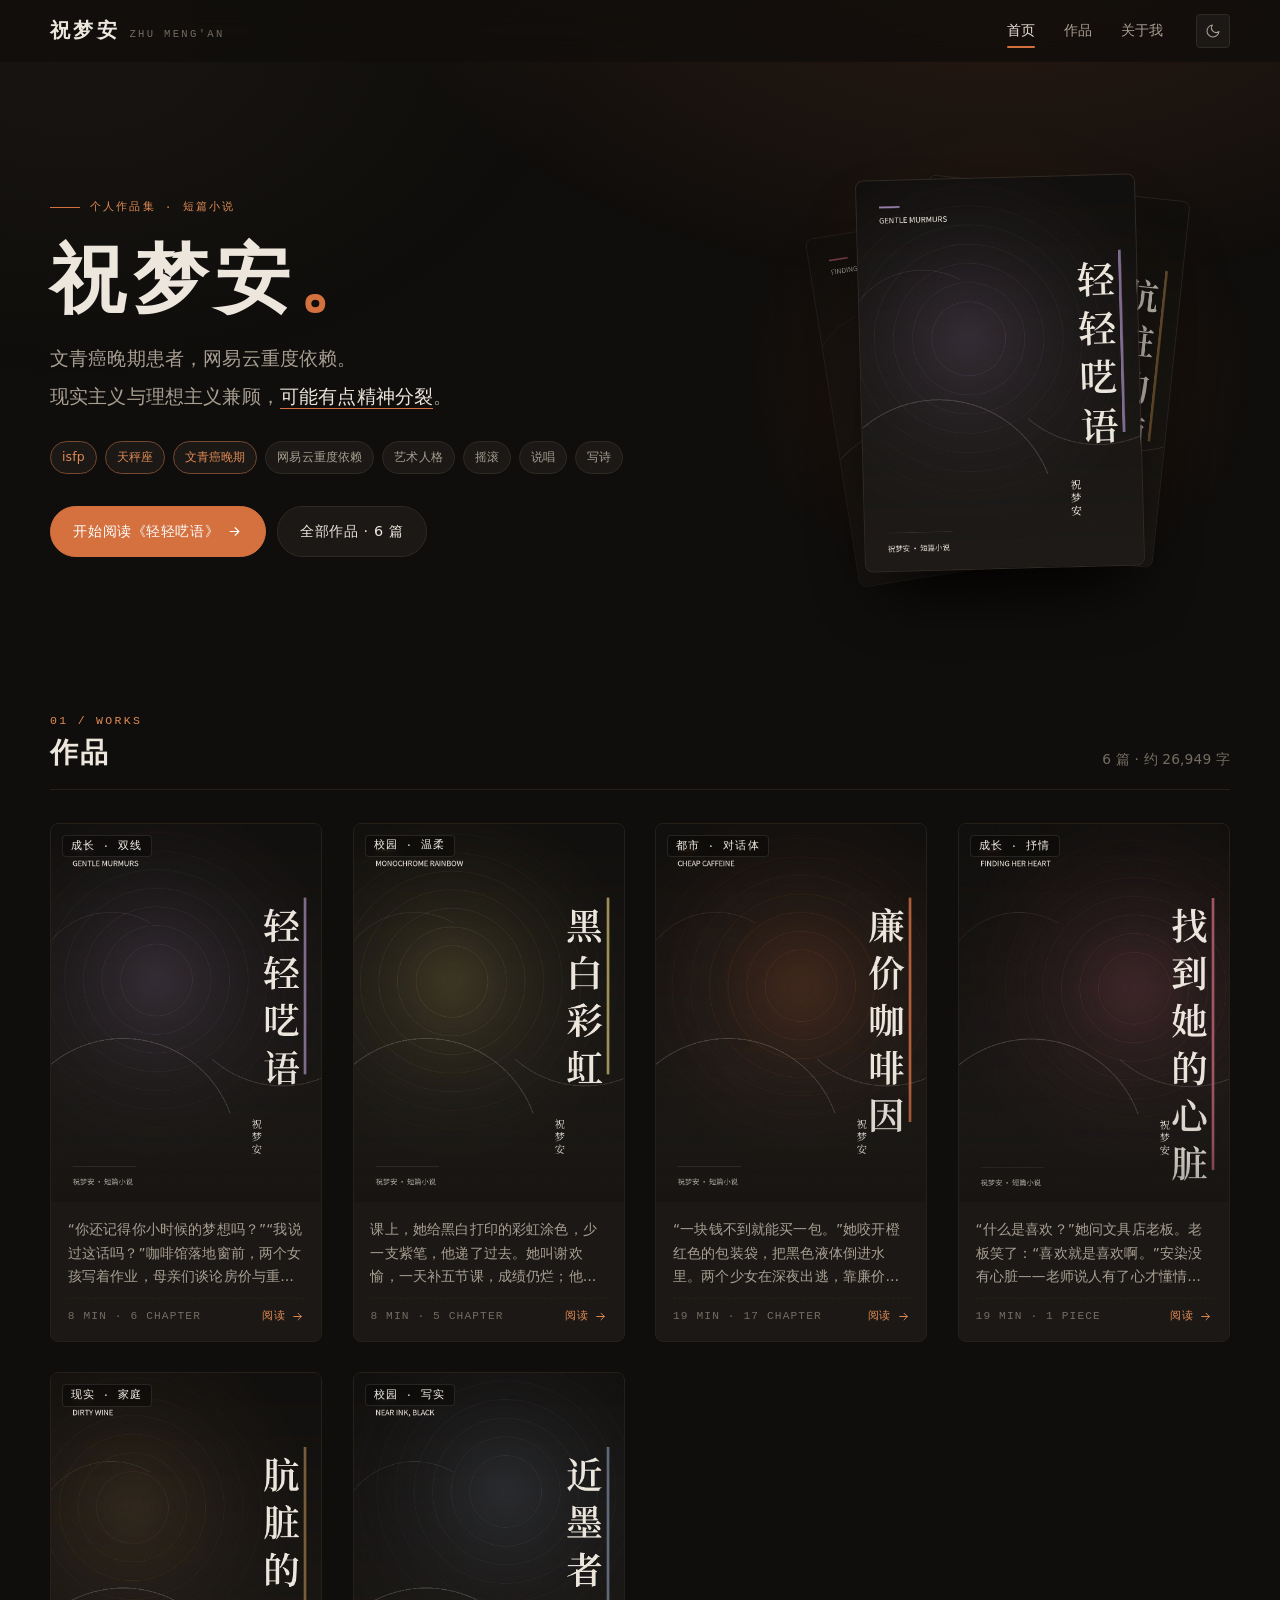
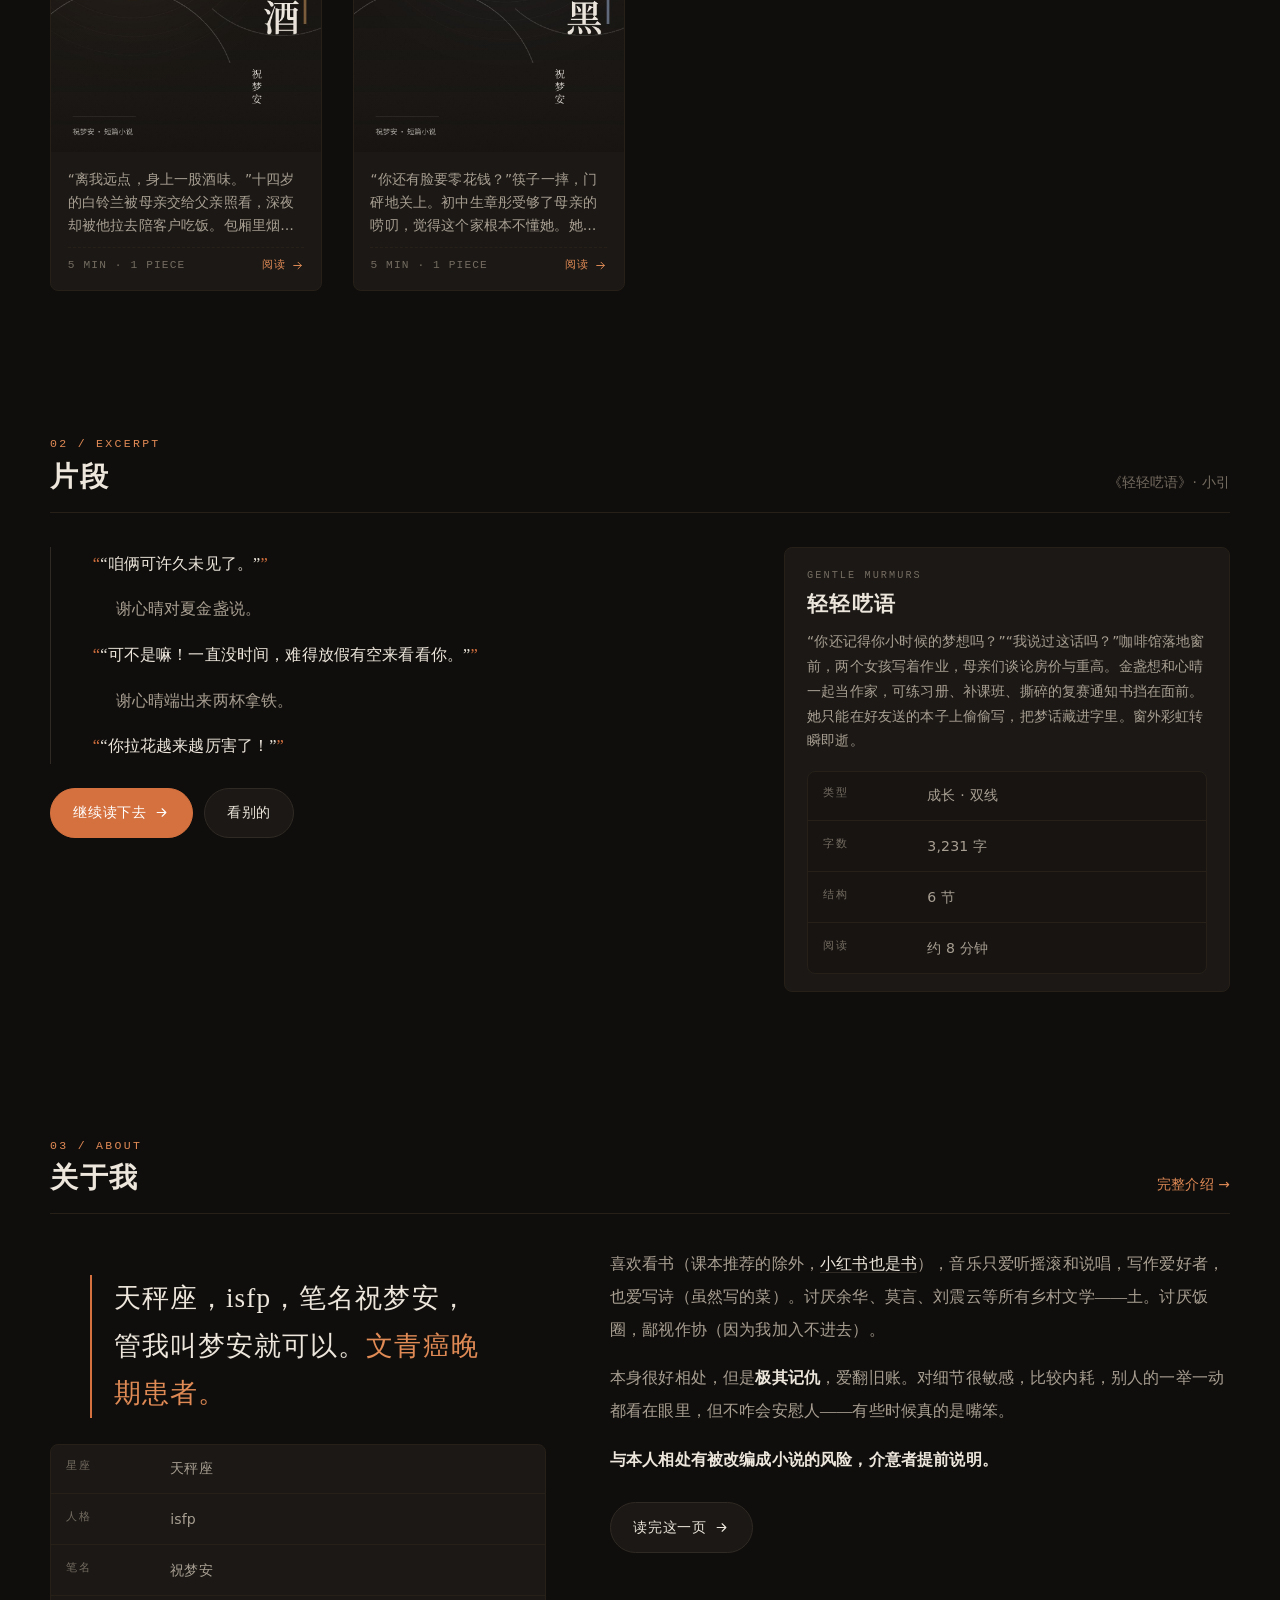
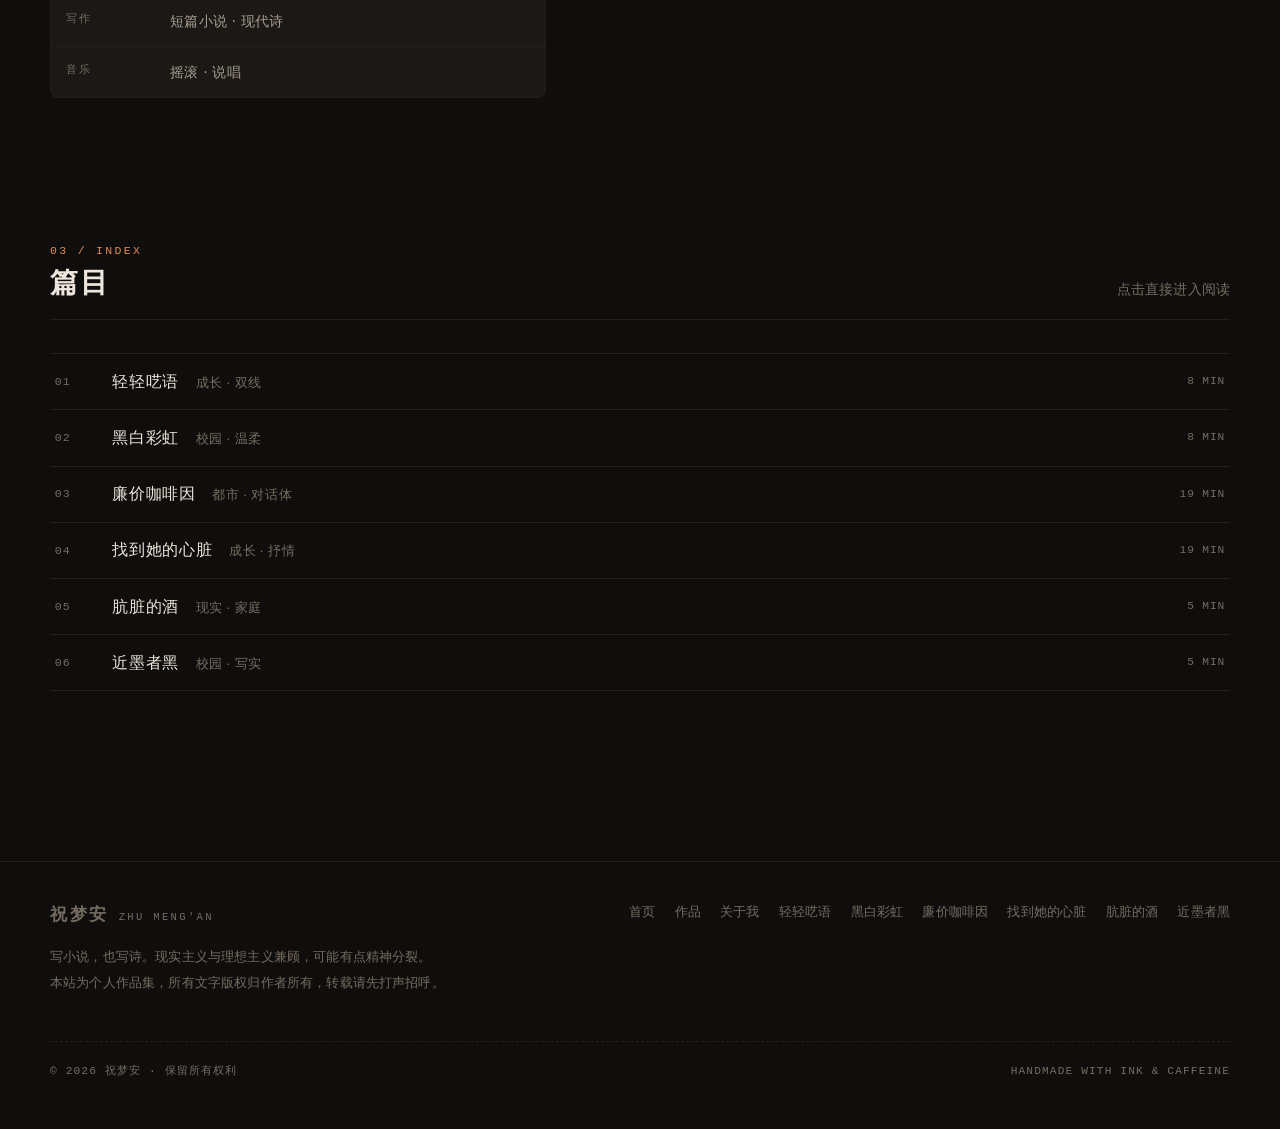
==== commit 51ba41b2: "更新网站（2026-10-06 21:21）" ====
--- a/index.html
+++ b/index.html
@@ -45,7 +45,7 @@
           现实主义与理想主义兼顾，<em>可能有点精神分裂</em>。</p>
           <div class="hero-meta"><span class="chip is-accent">isfp</span><span class="chip is-accent">天秤座</span><span class="chip is-accent">文青癌晚期</span><span class="chip">网易云重度依赖</span><span class="chip">艺术人格</span><span class="chip">摇滚</span><span class="chip">说唱</span><span class="chip">写诗</span></div>
     <div class="hero-cta">
-      <a class="btn btn-primary" href="works/rainbow.html">开始阅读《黑白彩虹》<svg viewBox="0 0 24 24" fill="none" stroke="currentColor" stroke-width="1.8" stroke-linecap="round" stroke-linejoin="round" aria-hidden="true"><path d="M5 12h14M13 6l6 6-6 6"/></svg></a>
+      <a class="btn btn-primary" href="works/whisper.html">开始阅读《轻轻呓语》<svg viewBox="0 0 24 24" fill="none" stroke="currentColor" stroke-width="1.8" stroke-linecap="round" stroke-linejoin="round" aria-hidden="true"><path d="M5 12h14M13 6l6 6-6 6"/></svg></a>
       <a class="btn" href="works.html">全部作品 · 6 篇</a>
     </div>
         </div>
@@ -53,7 +53,7 @@
         <div class="art-stack">
           <div class="card c1"><img src="assets/covers/heart.jpg" alt="《找到她的心脏》封面"></div>
           <div class="card c2"><img src="assets/covers/wine.jpg" alt="《肮脏的酒》封面"></div>
-          <div class="card c3"><img src="assets/covers/rainbow.jpg" alt="《黑白彩虹》封面"></div>
+          <div class="card c3"><img src="assets/covers/whisper.jpg" alt="《轻轻呓语》封面"></div>
         </div>
       </div>
       </div>
@@ -70,6 +70,20 @@
         <p>6 篇 · 约 26,949 字</p>
       </div>
       <div class="works">
+        <a class="work" href="works/whisper.html">
+          <div class="work-cover">
+            <span class="work-badge">成长 · 双线</span>
+            <img src="assets/covers/whisper.jpg" alt="《轻轻呓语》封面" loading="lazy" width="900" height="1280">
+            <h3 class="sr-only">轻轻呓语</h3>
+          </div>
+          <div class="work-body">
+            <p>“你还记得你小时候的梦想吗？”“我说过这话吗？”咖啡馆落地窗前，两个女孩写着作业，母亲们谈论房价与重高。金盏想和心晴一起当作家，可练习册、补课班、撕碎的复赛通知书挡在面前。她只能在好友送的本子上偷偷写，把梦话藏进字里。窗外彩虹转瞬即逝。</p>
+            <div class="work-foot">
+              <span>8 MIN · 6 CHAPTER</span>
+              <span class="go">阅读 <svg viewBox="0 0 24 24" fill="none" stroke="currentColor" stroke-width="1.8" stroke-linecap="round" stroke-linejoin="round" aria-hidden="true"><path d="M5 12h14M13 6l6 6-6 6"/></svg></span>
+            </div>
+          </div>
+        </a>
         <a class="work" href="works/rainbow.html">
           <div class="work-cover">
             <span class="work-badge">校园 · 温柔</span>
@@ -84,20 +98,6 @@
             </div>
           </div>
         </a>
-        <a class="work" href="works/whisper.html">
-          <div class="work-cover">
-            <span class="work-badge">成长 · 双线</span>
-            <img src="assets/covers/whisper.jpg" alt="《轻轻呓语》封面" loading="lazy" width="900" height="1280">
-            <h3 class="sr-only">轻轻呓语</h3>
-          </div>
-          <div class="work-body">
-            <p>“你还记得你小时候的梦想吗？”“我说过这话吗？”咖啡馆落地窗前，两个女孩写着作业，母亲们谈论房价与重高。金盏想和心晴一起当作家，可练习册、补课班、撕碎的复赛通知书挡在面前。她只能在好友送的本子上偷偷写，把梦话藏进字里。窗外彩虹转瞬即逝。</p>
-            <div class="work-foot">
-              <span>8 MIN · 6 CHAPTER</span>
-              <span class="go">阅读 <svg viewBox="0 0 24 24" fill="none" stroke="currentColor" stroke-width="1.8" stroke-linecap="round" stroke-linejoin="round" aria-hidden="true"><path d="M5 12h14M13 6l6 6-6 6"/></svg></span>
-            </div>
-          </div>
-        </a>
         <a class="work" href="works/coffee.html">
           <div class="work-cover">
             <span class="work-badge">都市 · 对话体</span>
@@ -164,31 +164,31 @@
           <span class="num">02 / EXCERPT</span>
           <h2>片段</h2>
         </div>
-        <p>《黑白彩虹》· 一</p>
+        <p>《轻轻呓语》· 小引</p>
       </div>
       <div class="excerpt-grid">
         <div class="reveal">
           <div class="excerpt">
-            <p>我记得，那是一季夏天，空气被炎热侵蚀，蔓延到皮肤表层。但在我所处的教室的空调下，炎热不复存在，甚至需要披上一件外套。</p>
-            <p>我来的好早，步入教室一个人也没有，我找到了一个位子就坐下了。后面陆陆续续进来几个人，好吧，我都不认识。</p>
-            <p>最后一个步入教室的是一个女生，个子不高，戴着一副黑框眼镜，头发乌黑，看起来呆呆的，左眉毛上的额头有个伤口贴，她见着我身边有空位，便坐下了。</p>
-            <p>课上，我注意到她，左手撑着腮帮子，右手拿着只笔，呆呆地看着黑板上的字，挑选一些简短的句子，原封不动的抄在课本上。</p>
-            <p>课间，在其他人的欢声笑语之中，我看看她还是呆呆地望着天花板。</p>
+            <p class="q">“咱俩可许久未见了。”</p>
+            <p>谢心晴对夏金盏说。</p>
+            <p class="q">“可不是嘛！一直没时间，难得放假有空来看看你。”</p>
+            <p>谢心晴端出来两杯拿铁。</p>
+            <p class="q">“你拉花越来越厉害了！”</p>
           </div>
           <div style="margin-top:1.5rem;display:flex;gap:.7rem;flex-wrap:wrap">
-            <a class="btn btn-primary" href="works/rainbow.html">继续读下去 <svg viewBox="0 0 24 24" fill="none" stroke="currentColor" stroke-width="1.8" stroke-linecap="round" stroke-linejoin="round" aria-hidden="true"><path d="M5 12h14M13 6l6 6-6 6"/></svg></a>
+            <a class="btn btn-primary" href="works/whisper.html">继续读下去 <svg viewBox="0 0 24 24" fill="none" stroke="currentColor" stroke-width="1.8" stroke-linecap="round" stroke-linejoin="round" aria-hidden="true"><path d="M5 12h14M13 6l6 6-6 6"/></svg></a>
             <a class="btn" href="works.html">看别的</a>
           </div>
         </div>
         <div class="reveal" data-delay="120">
           <div class="excerpt-side">
-            <span class="en">Monochrome Rainbow</span>
-            <h3>黑白彩虹</h3>
-            <p>课上，她给黑白打印的彩虹涂色，少一支紫笔，他递了过去。她叫谢欢愉，一天补五节课，成绩仍烂；他叫梦安，看不惯两点一线的生活。她住进老破小，母亲卖房孤注一掷。两人渐渐熟络，他却不知她备着伤口贴是因为挨打。她突然说，明晚我家楼下见。</p>
+            <span class="en">Gentle Murmurs</span>
+            <h3>轻轻呓语</h3>
+            <p>“你还记得你小时候的梦想吗？”“我说过这话吗？”咖啡馆落地窗前，两个女孩写着作业，母亲们谈论房价与重高。金盏想和心晴一起当作家，可练习册、补课班、撕碎的复赛通知书挡在面前。她只能在好友送的本子上偷偷写，把梦话藏进字里。窗外彩虹转瞬即逝。</p>
             <div class="facts">
-              <div class="fact"><dt>类型</dt><dd>校园 · 温柔</dd></div>
-              <div class="fact"><dt>字数</dt><dd>3,421 字</dd></div>
-              <div class="fact"><dt>结构</dt><dd>5 节</dd></div>
+              <div class="fact"><dt>类型</dt><dd>成长 · 双线</dd></div>
+              <div class="fact"><dt>字数</dt><dd>3,231 字</dd></div>
+              <div class="fact"><dt>结构</dt><dd>6 节</dd></div>
               <div class="fact"><dt>阅读</dt><dd>约 8 分钟</dd></div>
             </div>
           </div>
@@ -235,13 +235,13 @@
         <p>点击直接进入阅读</p>
       </div>
       <ul class="toc-list reveal">
-        <li><a href="works/rainbow.html">
+        <li><a href="works/whisper.html">
           <span class="n">01</span>
+          <span class="t">轻轻呓语　<span style="color:var(--text-3);font-size:.82rem">成长 · 双线</span></span>
+          <span class="m">8 MIN</span>
+        </a></li><li><a href="works/rainbow.html">
+          <span class="n">02</span>
           <span class="t">黑白彩虹　<span style="color:var(--text-3);font-size:.82rem">校园 · 温柔</span></span>
-          <span class="m">8 MIN</span>
-        </a></li><li><a href="works/whisper.html">
-          <span class="n">02</span>
-          <span class="t">轻轻呓语　<span style="color:var(--text-3);font-size:.82rem">成长 · 双线</span></span>
           <span class="m">8 MIN</span>
         </a></li><li><a href="works/coffee.html">
           <span class="n">03</span>
@@ -276,7 +276,7 @@
         <a href="index.html">首页</a>
         <a href="works.html">作品</a>
         <a href="about.html">关于我</a>
-        <a href="works/rainbow.html">黑白彩虹</a><a href="works/whisper.html">轻轻呓语</a><a href="works/coffee.html">廉价咖啡因</a><a href="works/heart.html">找到她的心脏</a><a href="works/wine.html">肮脏的酒</a><a href="works/ink.html">近墨者黑</a>
+        <a href="works/whisper.html">轻轻呓语</a><a href="works/rainbow.html">黑白彩虹</a><a href="works/coffee.html">廉价咖啡因</a><a href="works/heart.html">找到她的心脏</a><a href="works/wine.html">肮脏的酒</a><a href="works/ink.html">近墨者黑</a>
       </nav>
     </div>
     <div class="foot-bottom">
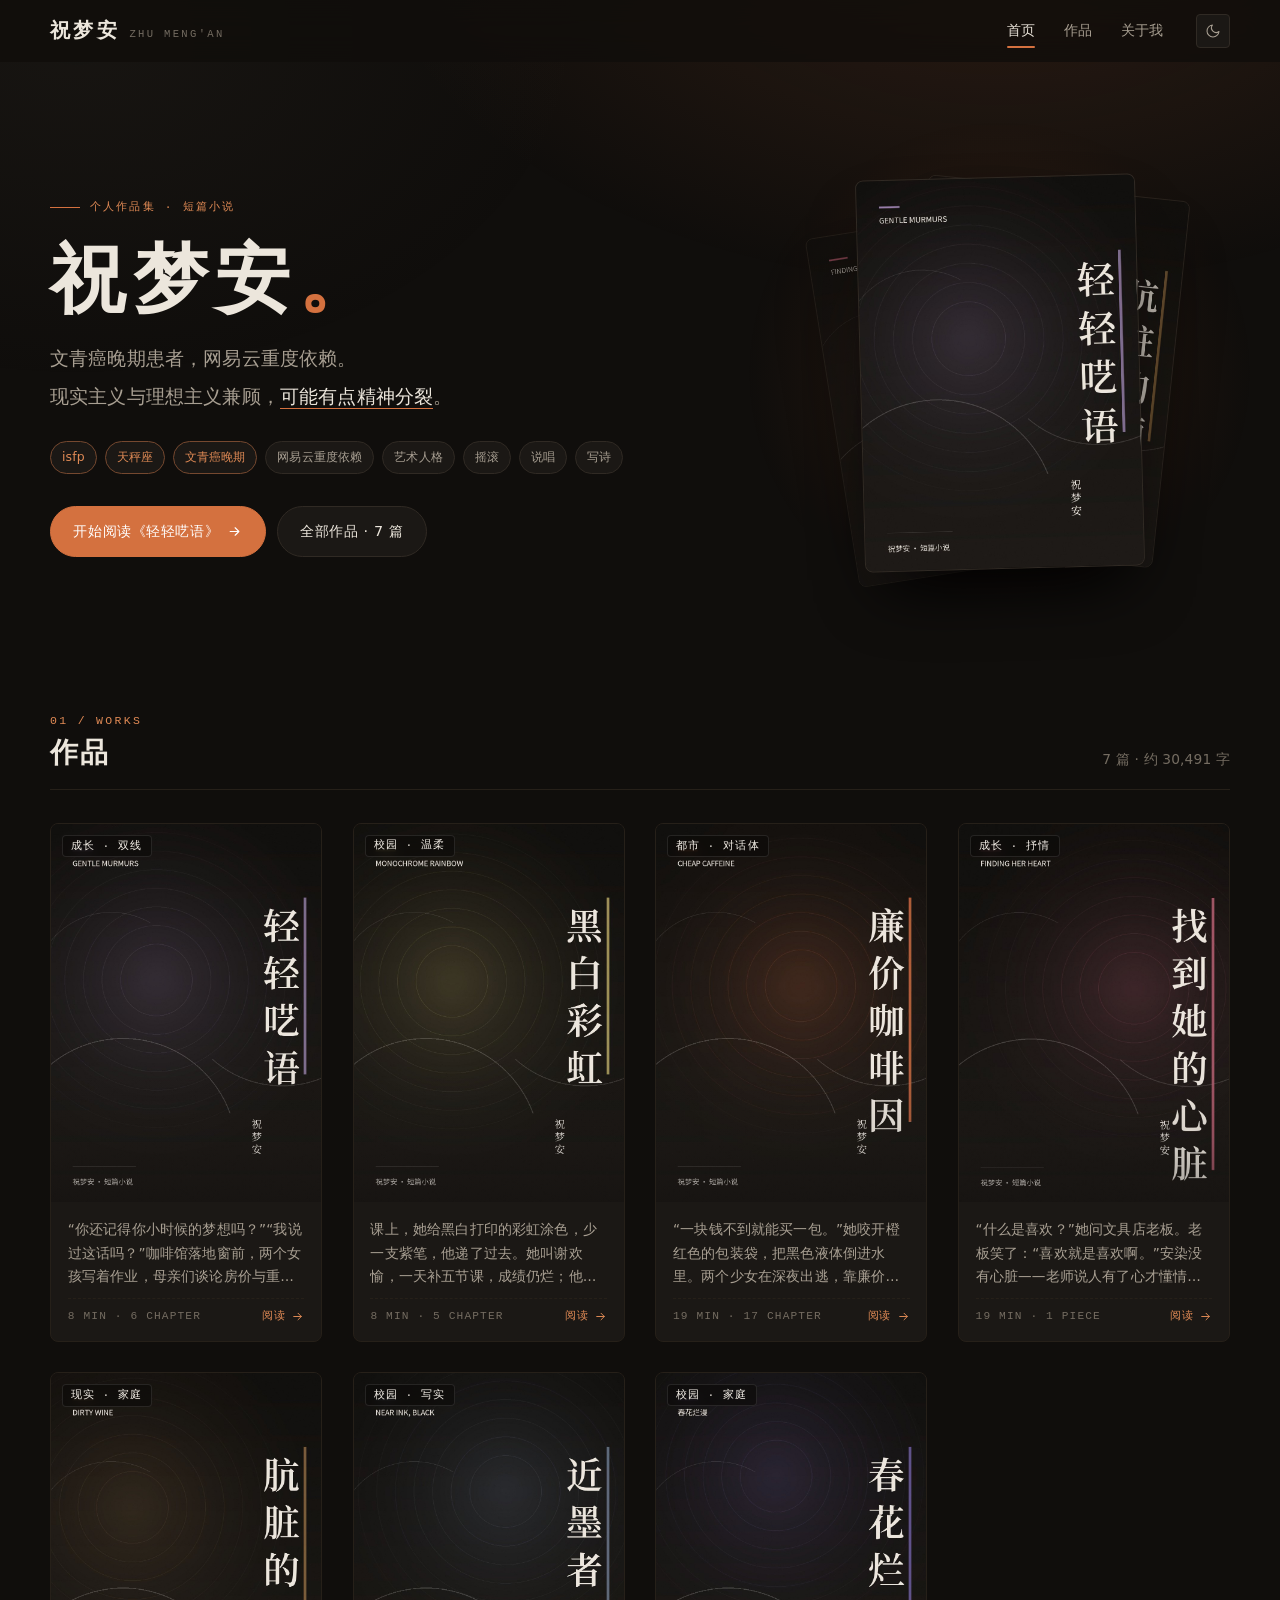
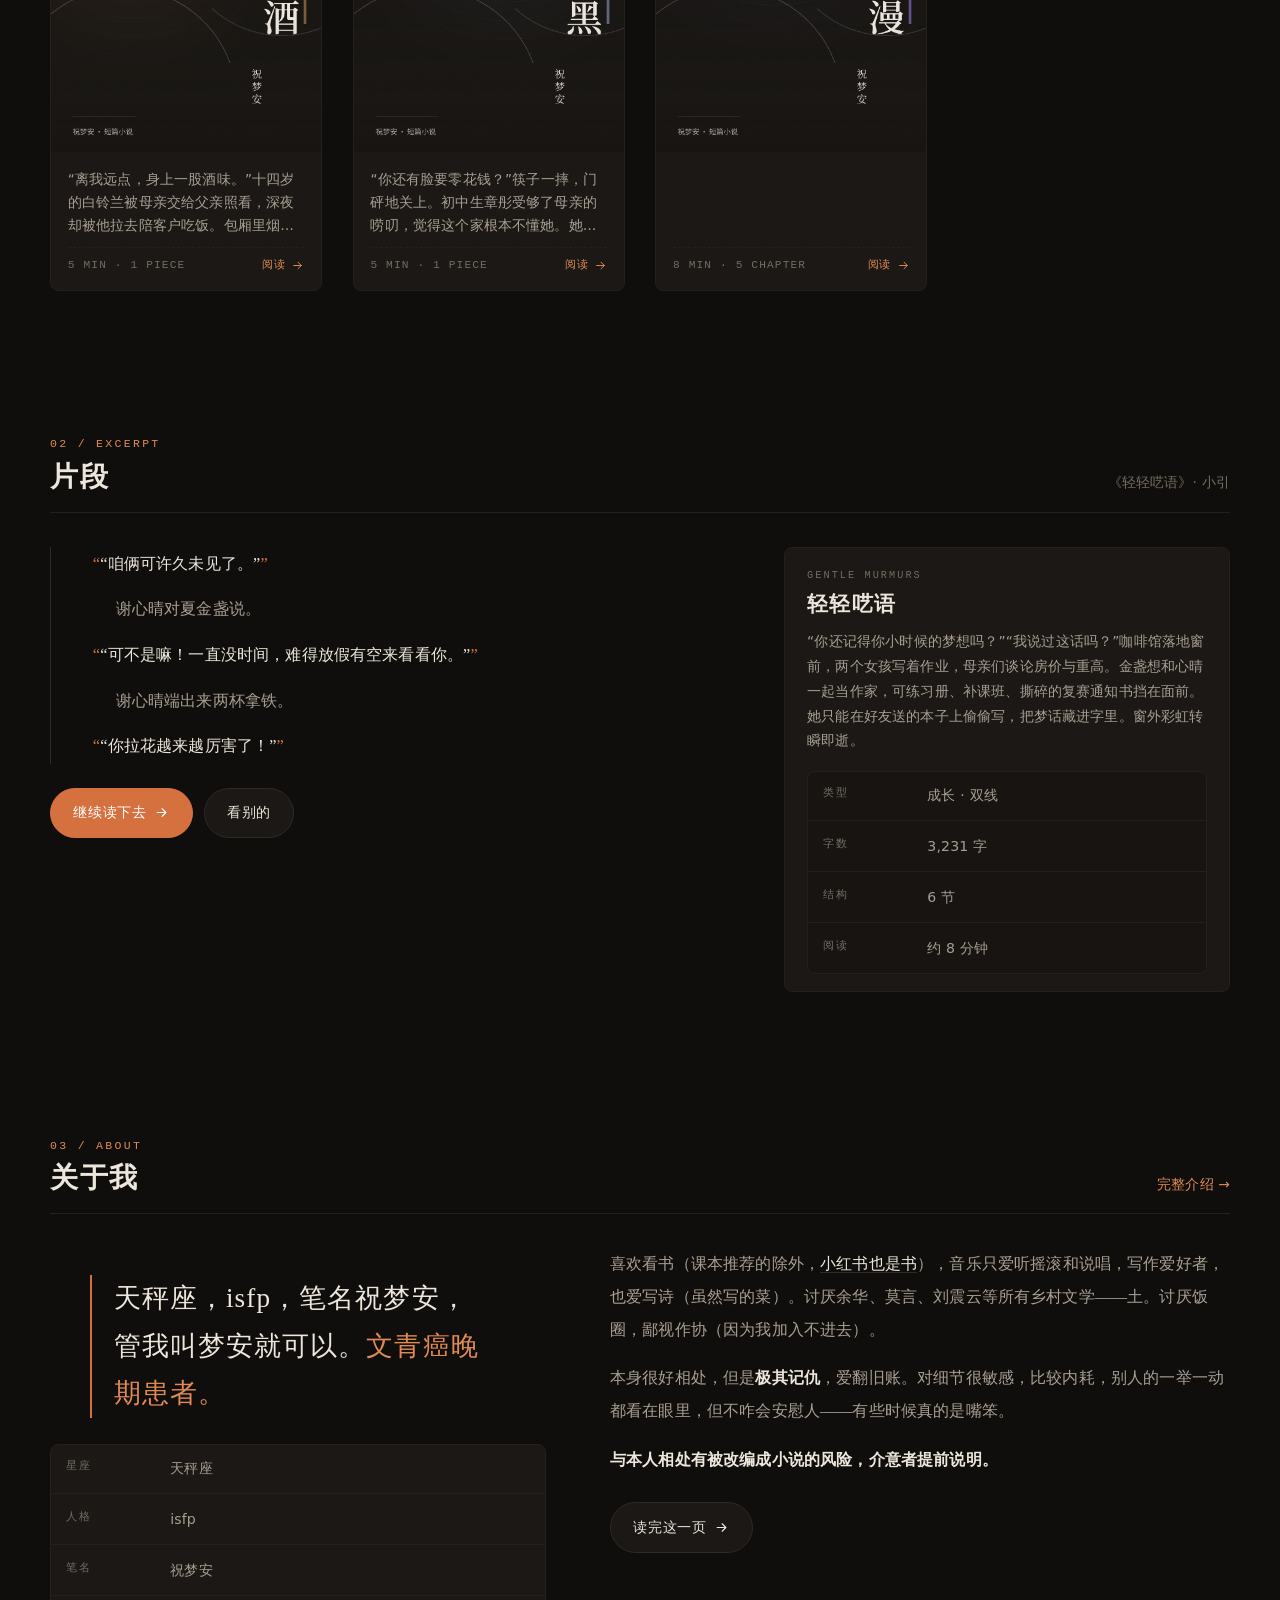
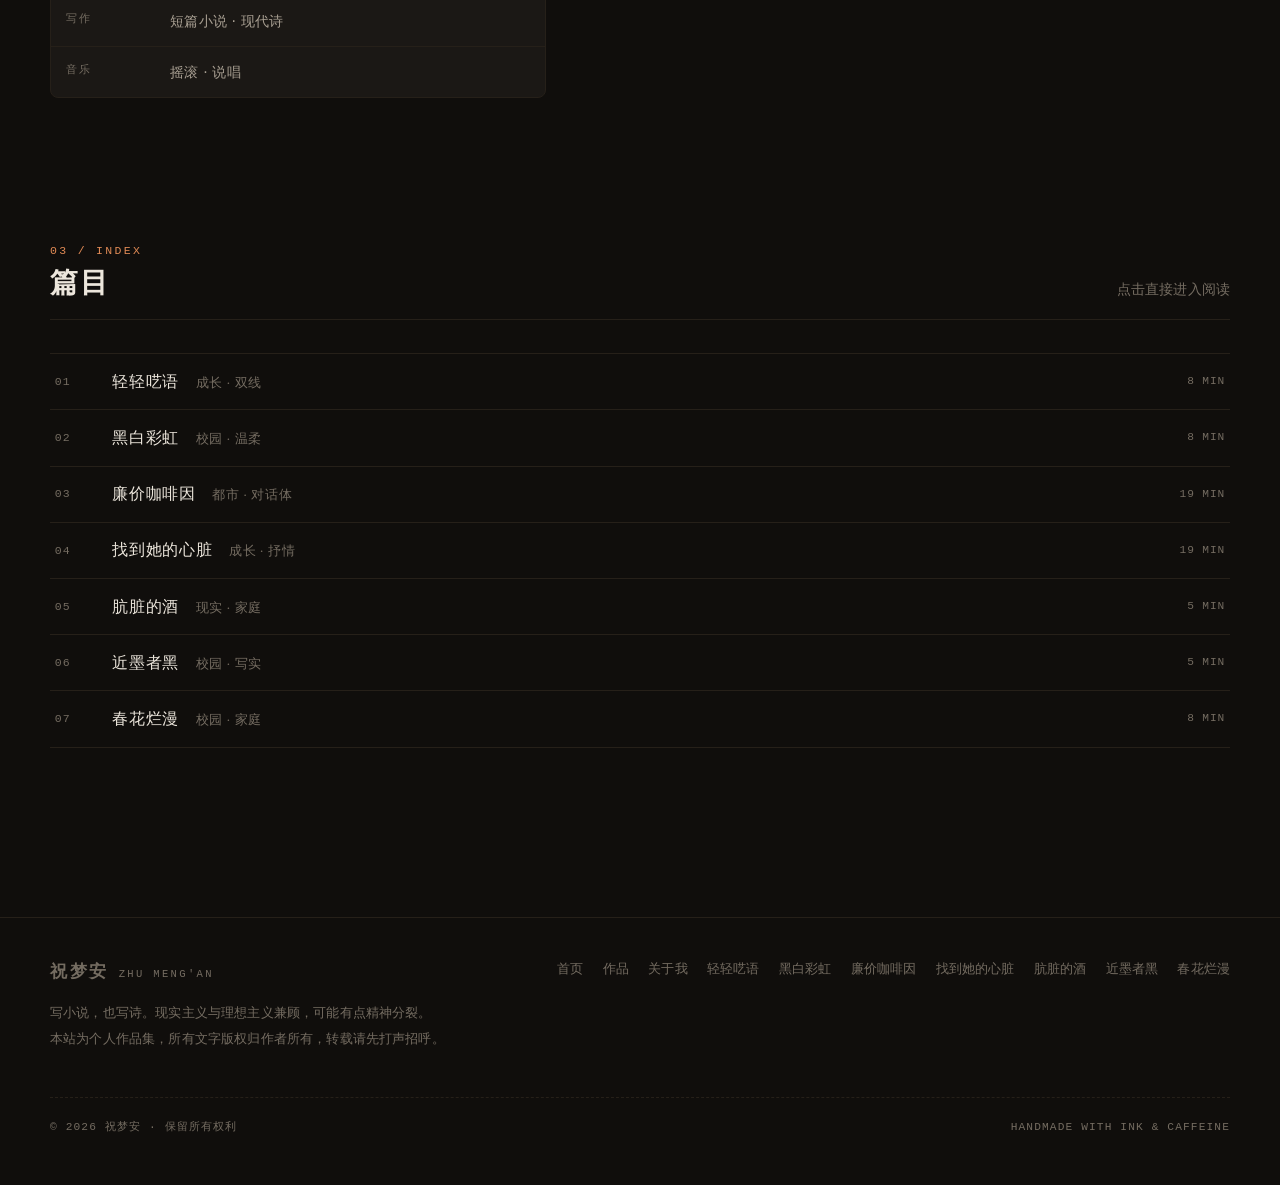
==== commit 9346cd66: "修复：未提取正文时的生成崩溃；文件名空格归一化" ====
--- a/index.html
+++ b/index.html
@@ -46,7 +46,7 @@
           <div class="hero-meta"><span class="chip is-accent">isfp</span><span class="chip is-accent">天秤座</span><span class="chip is-accent">文青癌晚期</span><span class="chip">网易云重度依赖</span><span class="chip">艺术人格</span><span class="chip">摇滚</span><span class="chip">说唱</span><span class="chip">写诗</span></div>
     <div class="hero-cta">
       <a class="btn btn-primary" href="works/whisper.html">开始阅读《轻轻呓语》<svg viewBox="0 0 24 24" fill="none" stroke="currentColor" stroke-width="1.8" stroke-linecap="round" stroke-linejoin="round" aria-hidden="true"><path d="M5 12h14M13 6l6 6-6 6"/></svg></a>
-      <a class="btn" href="works.html">全部作品 · 6 篇</a>
+      <a class="btn" href="works.html">全部作品 · 7 篇</a>
     </div>
         </div>
       <div class="hero-art">
@@ -67,7 +67,7 @@
           <span class="num">01 / WORKS</span>
           <h2>作品</h2>
         </div>
-        <p>6 篇 · 约 26,949 字</p>
+        <p>7 篇 · 约 30,491 字</p>
       </div>
       <div class="works">
         <a class="work" href="works/whisper.html">
@@ -150,6 +150,20 @@
             <p>“你还有脸要零花钱？”筷子一摔，门砰地关上。初中生章彤受够了母亲的唠叨，觉得这个家根本不懂她。她和好友曹鑫形影不离，逃课补妆、追学长、网恋官宣，把日子过得热闹又空洞。唯独好友陈欢梦多劝了一句，她便觉得被冒犯。母亲、老师、朋友，一道道目光都拦在她身前，她却只想往外冲。</p>
             <div class="work-foot">
               <span>5 MIN · 1 PIECE</span>
+              <span class="go">阅读 <svg viewBox="0 0 24 24" fill="none" stroke="currentColor" stroke-width="1.8" stroke-linecap="round" stroke-linejoin="round" aria-hidden="true"><path d="M5 12h14M13 6l6 6-6 6"/></svg></span>
+            </div>
+          </div>
+        </a>
+        <a class="work" href="works/book1.html">
+          <div class="work-cover">
+            <span class="work-badge">校园 · 家庭</span>
+            <img src="assets/covers/book1.jpg" alt="《春花烂漫》封面" loading="lazy" width="900" height="1280">
+            <h3 class="sr-only">春花烂漫</h3>
+          </div>
+          <div class="work-body">
+            <p></p>
+            <div class="work-foot">
+              <span>8 MIN · 5 CHAPTER</span>
               <span class="go">阅读 <svg viewBox="0 0 24 24" fill="none" stroke="currentColor" stroke-width="1.8" stroke-linecap="round" stroke-linejoin="round" aria-hidden="true"><path d="M5 12h14M13 6l6 6-6 6"/></svg></span>
             </div>
           </div>
@@ -259,6 +273,10 @@
           <span class="n">06</span>
           <span class="t">近墨者黑　<span style="color:var(--text-3);font-size:.82rem">校园 · 写实</span></span>
           <span class="m">5 MIN</span>
+        </a></li><li><a href="works/book1.html">
+          <span class="n">07</span>
+          <span class="t">春花烂漫　<span style="color:var(--text-3);font-size:.82rem">校园 · 家庭</span></span>
+          <span class="m">8 MIN</span>
         </a></li>
       </ul>
     </div>
@@ -276,7 +294,7 @@
         <a href="index.html">首页</a>
         <a href="works.html">作品</a>
         <a href="about.html">关于我</a>
-        <a href="works/whisper.html">轻轻呓语</a><a href="works/rainbow.html">黑白彩虹</a><a href="works/coffee.html">廉价咖啡因</a><a href="works/heart.html">找到她的心脏</a><a href="works/wine.html">肮脏的酒</a><a href="works/ink.html">近墨者黑</a>
+        <a href="works/whisper.html">轻轻呓语</a><a href="works/rainbow.html">黑白彩虹</a><a href="works/coffee.html">廉价咖啡因</a><a href="works/heart.html">找到她的心脏</a><a href="works/wine.html">肮脏的酒</a><a href="works/ink.html">近墨者黑</a><a href="works/book1.html">春花烂漫</a>
       </nav>
     </div>
     <div class="foot-bottom">
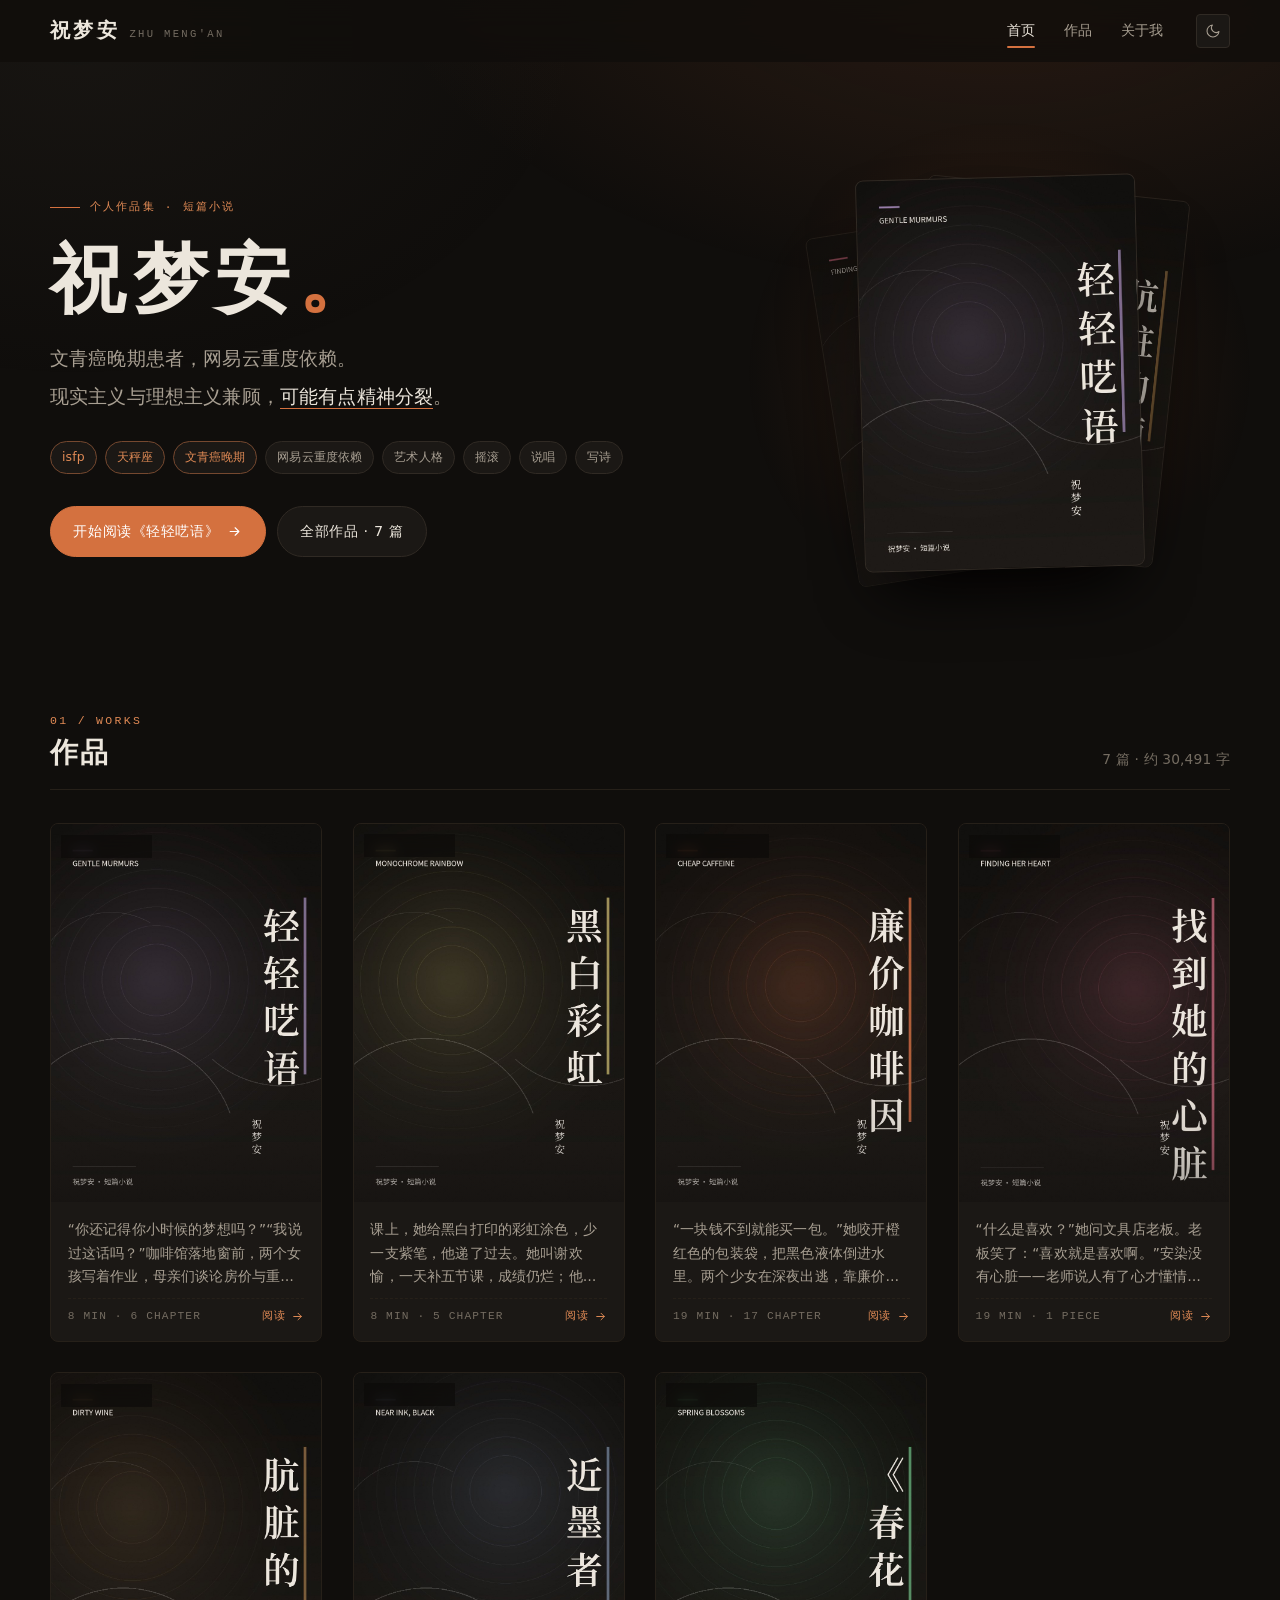
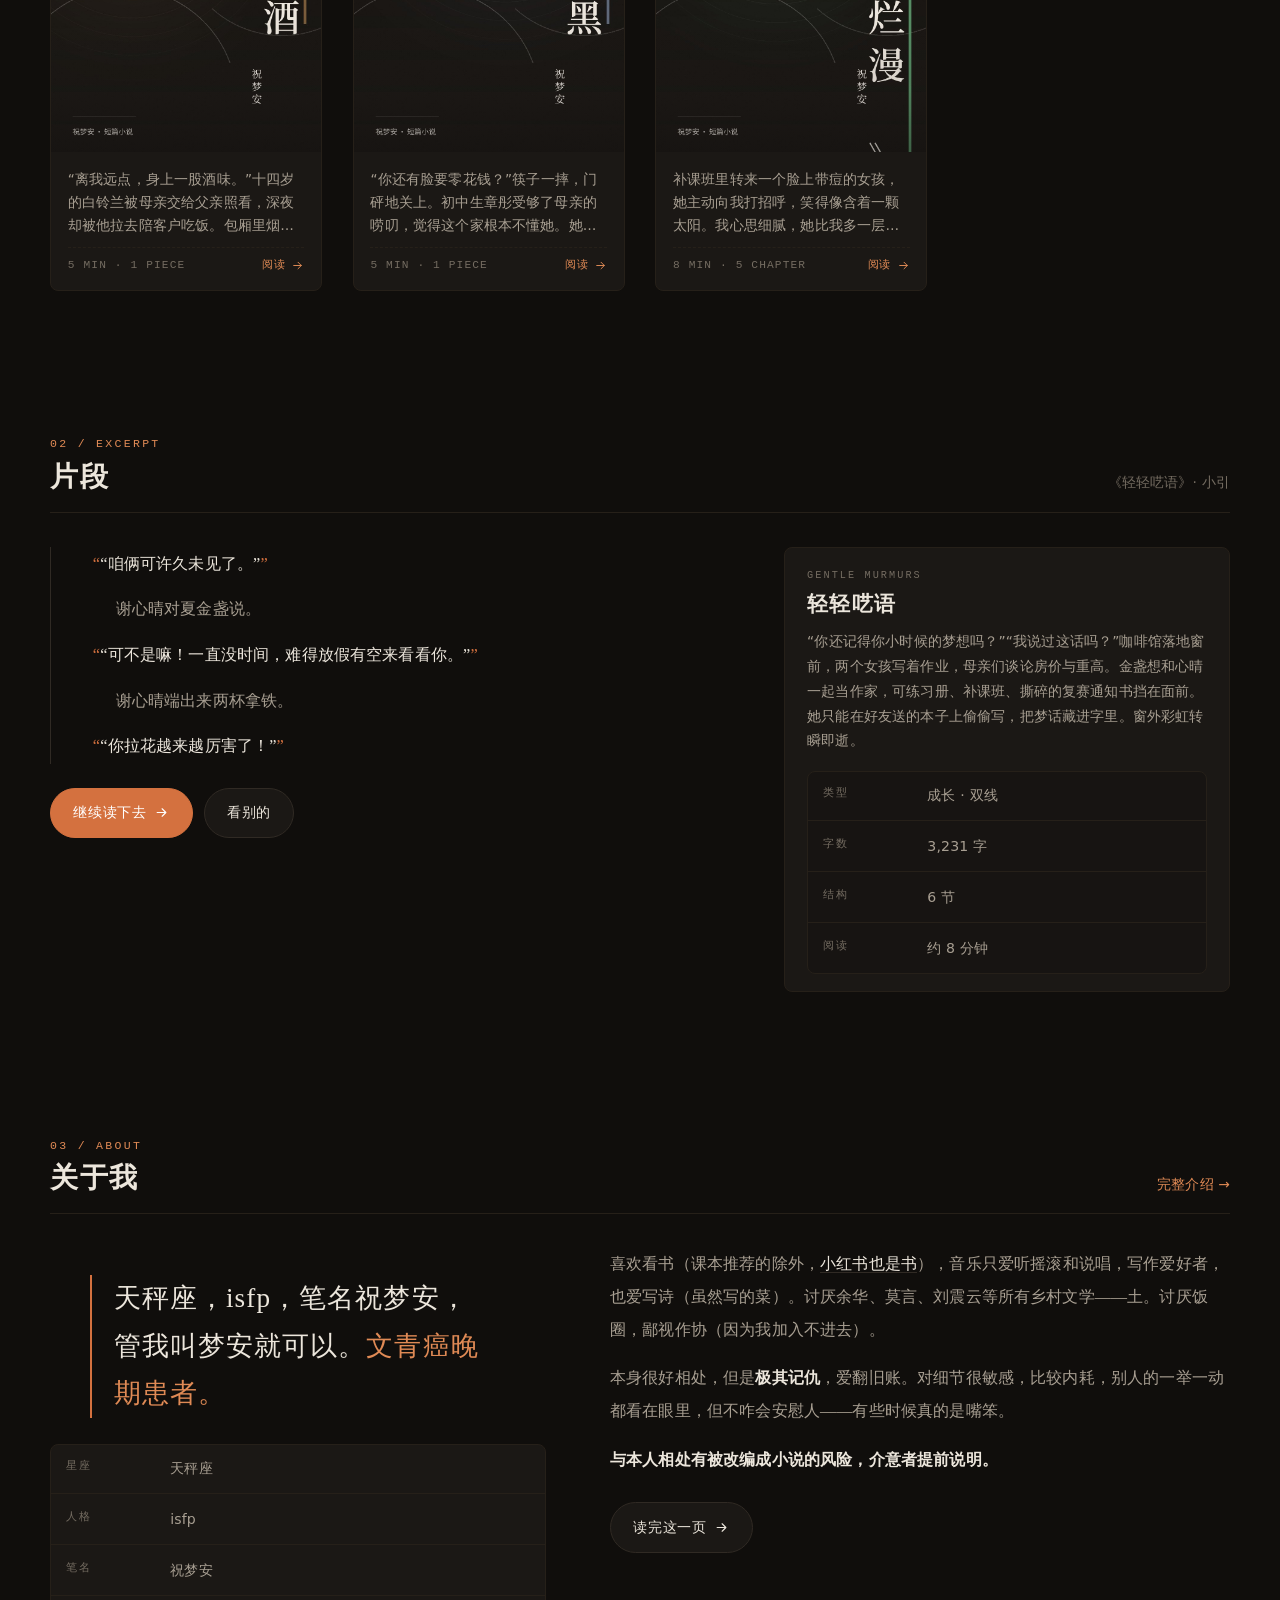
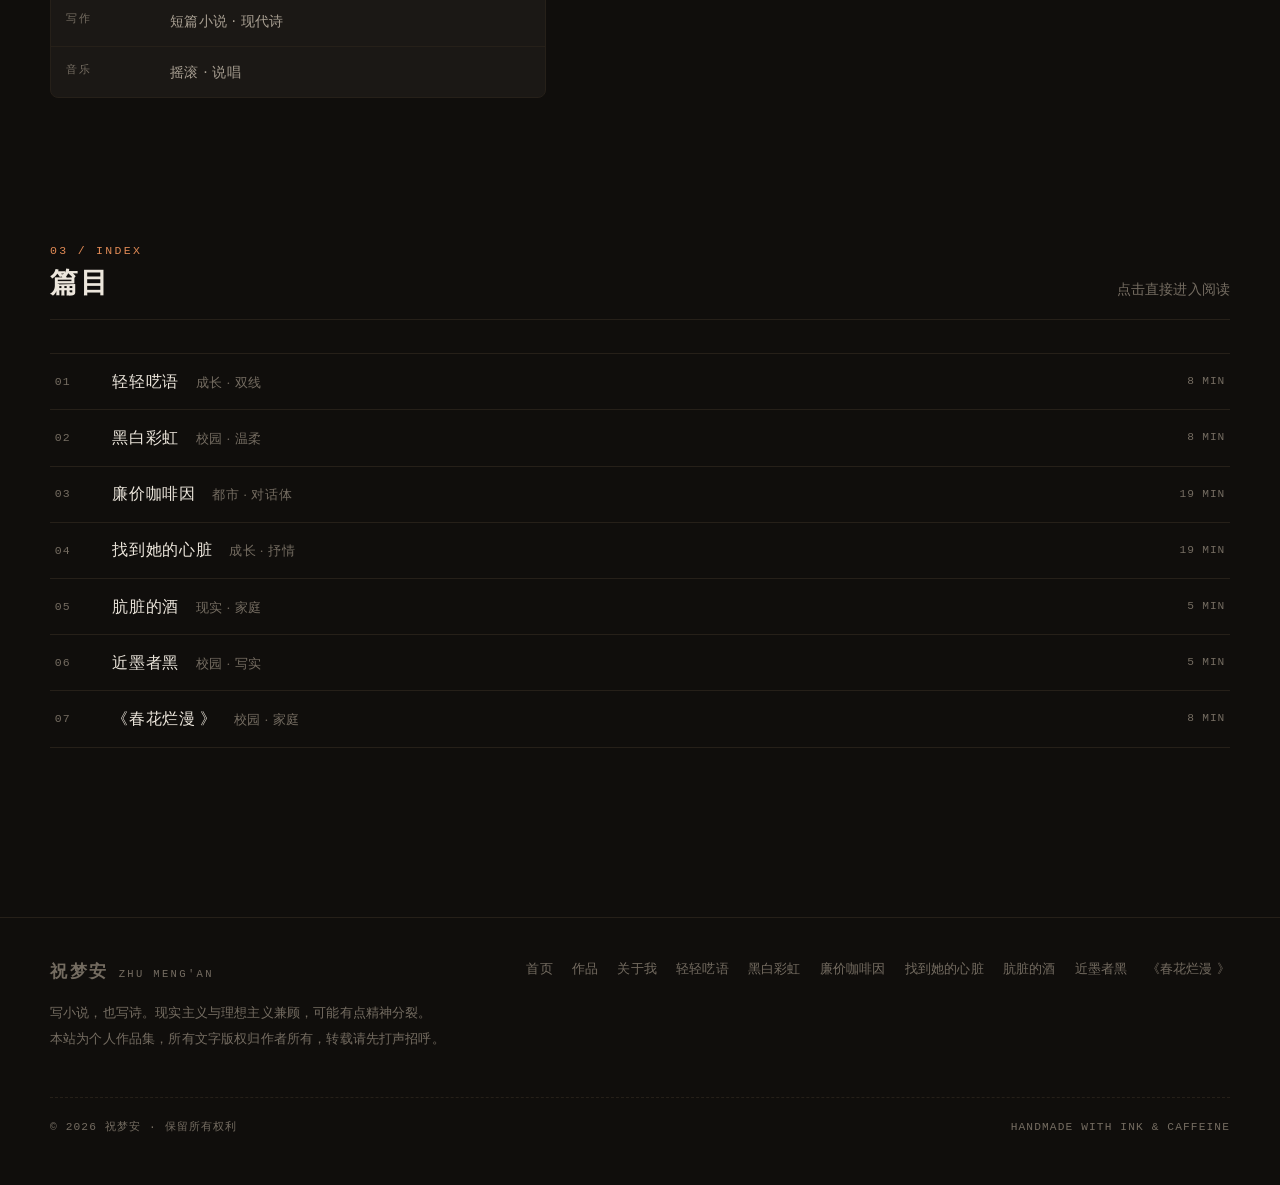
==== commit bbd5cf74: "更新网站（2026-10-07 11:15）" ====
--- a/index.html
+++ b/index.html
@@ -157,11 +157,11 @@
         <a class="work" href="works/book1.html">
           <div class="work-cover">
             <span class="work-badge">校园 · 家庭</span>
-            <img src="assets/covers/book1.jpg" alt="《春花烂漫》封面" loading="lazy" width="900" height="1280">
-            <h3 class="sr-only">春花烂漫</h3>
-          </div>
-          <div class="work-body">
-            <p></p>
+            <img src="assets/covers/book1.jpg" alt="《《春花烂漫 》》封面" loading="lazy" width="900" height="1280">
+            <h3 class="sr-only">《春花烂漫 》</h3>
+          </div>
+          <div class="work-body">
+            <p>补课班里转来一个脸上带痘的女孩，她主动向我打招呼，笑得像含着一颗太阳。我心思细腻，她比我多一层滤网，不被情绪困住。我羡慕她，也暗暗较劲。她解题遇挫，我还没来得及安慰，她已调整好状态，奔赴下一场。而我总在他人眼神里内耗，日记本上写着：有的人一笑，你会记一辈子。</p>
             <div class="work-foot">
               <span>8 MIN · 5 CHAPTER</span>
               <span class="go">阅读 <svg viewBox="0 0 24 24" fill="none" stroke="currentColor" stroke-width="1.8" stroke-linecap="round" stroke-linejoin="round" aria-hidden="true"><path d="M5 12h14M13 6l6 6-6 6"/></svg></span>
@@ -275,7 +275,7 @@
           <span class="m">5 MIN</span>
         </a></li><li><a href="works/book1.html">
           <span class="n">07</span>
-          <span class="t">春花烂漫　<span style="color:var(--text-3);font-size:.82rem">校园 · 家庭</span></span>
+          <span class="t">《春花烂漫 》　<span style="color:var(--text-3);font-size:.82rem">校园 · 家庭</span></span>
           <span class="m">8 MIN</span>
         </a></li>
       </ul>
@@ -294,7 +294,7 @@
         <a href="index.html">首页</a>
         <a href="works.html">作品</a>
         <a href="about.html">关于我</a>
-        <a href="works/whisper.html">轻轻呓语</a><a href="works/rainbow.html">黑白彩虹</a><a href="works/coffee.html">廉价咖啡因</a><a href="works/heart.html">找到她的心脏</a><a href="works/wine.html">肮脏的酒</a><a href="works/ink.html">近墨者黑</a><a href="works/book1.html">春花烂漫</a>
+        <a href="works/whisper.html">轻轻呓语</a><a href="works/rainbow.html">黑白彩虹</a><a href="works/coffee.html">廉价咖啡因</a><a href="works/heart.html">找到她的心脏</a><a href="works/wine.html">肮脏的酒</a><a href="works/ink.html">近墨者黑</a><a href="works/book1.html">《春花烂漫 》</a>
       </nav>
     </div>
     <div class="foot-bottom">
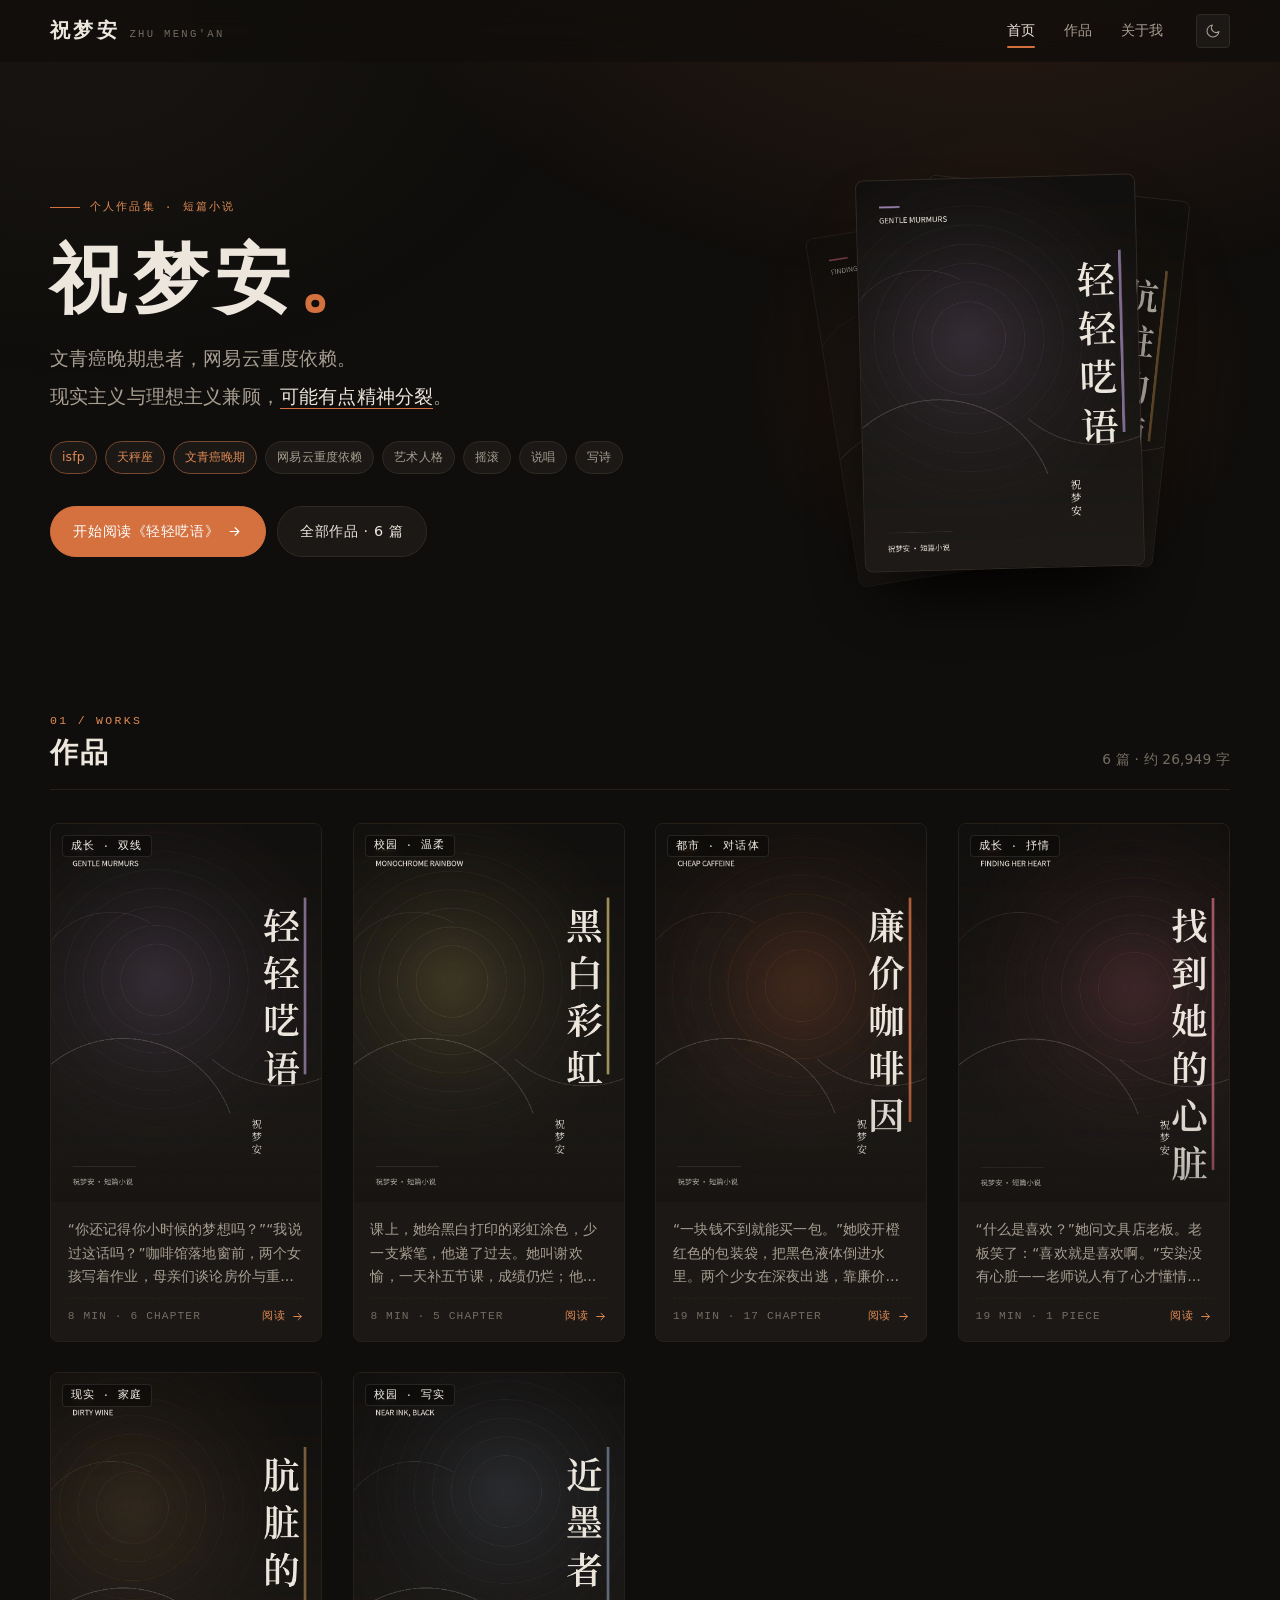
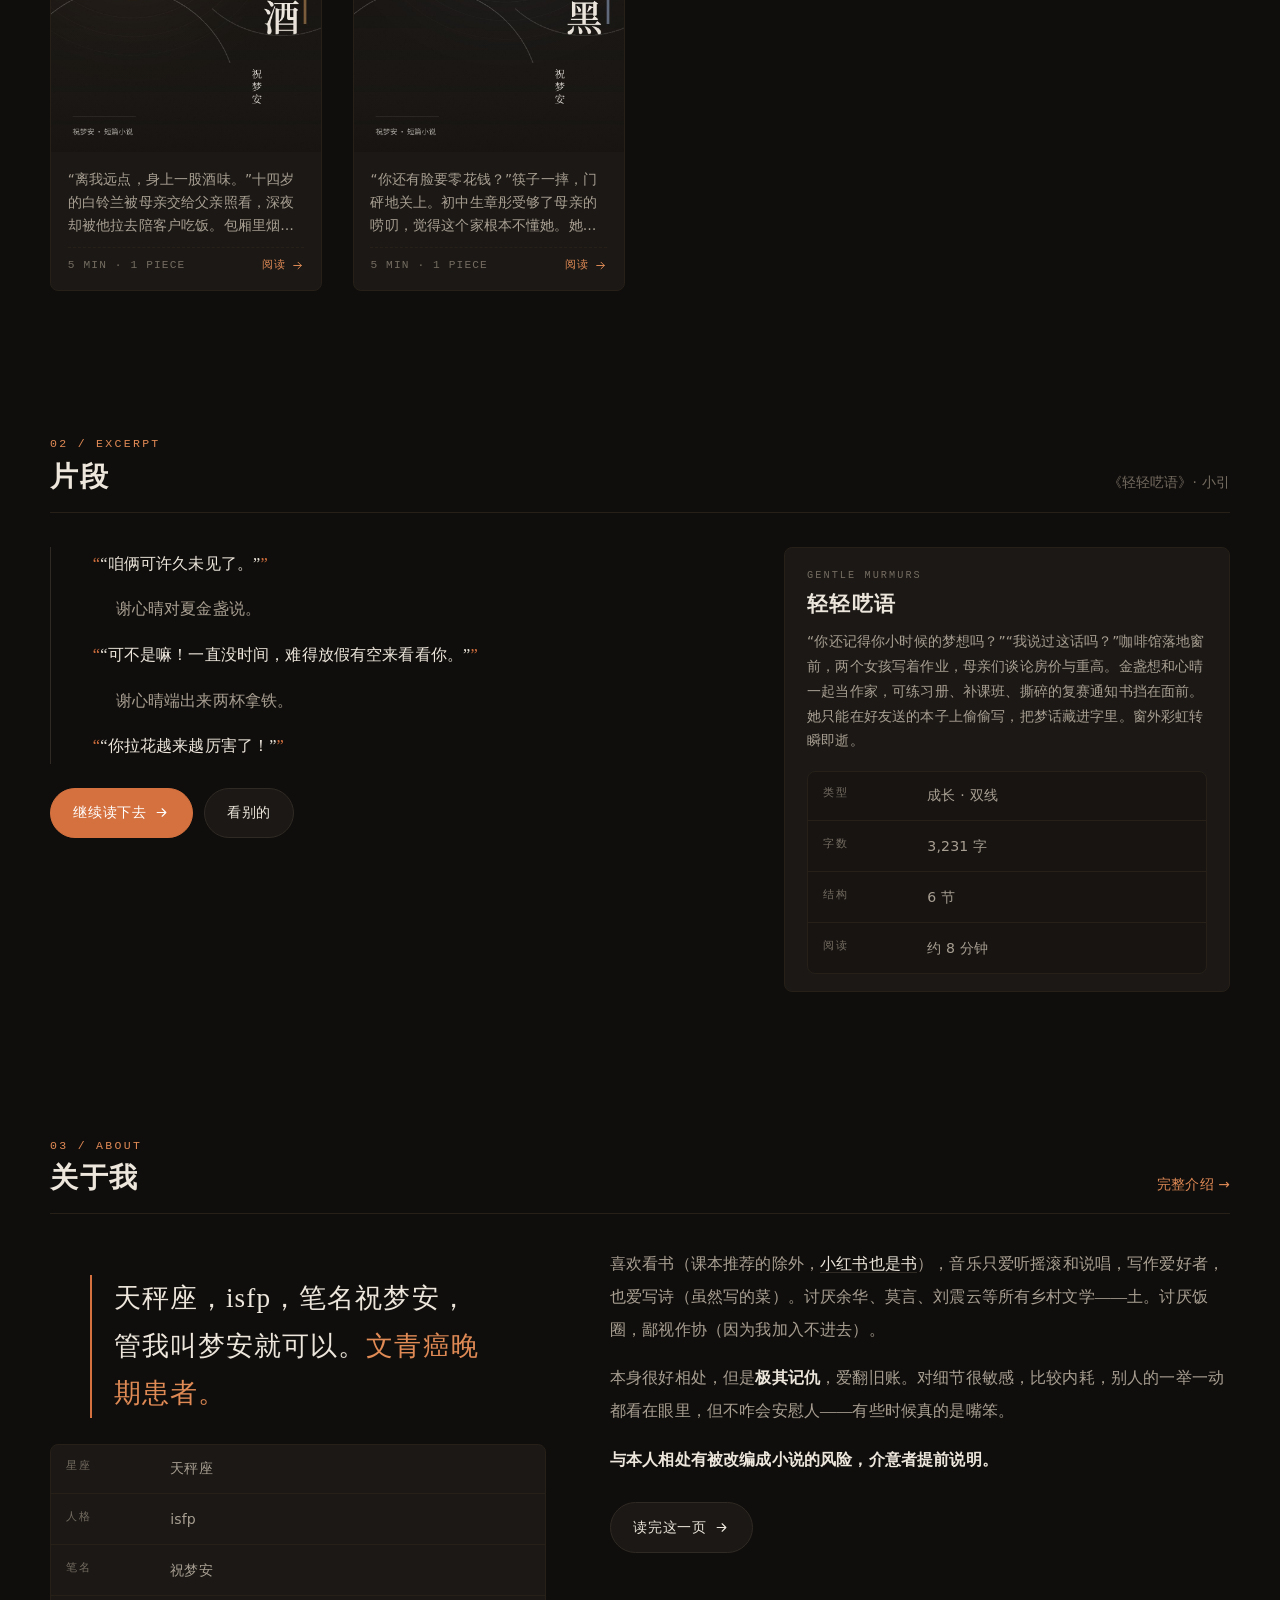
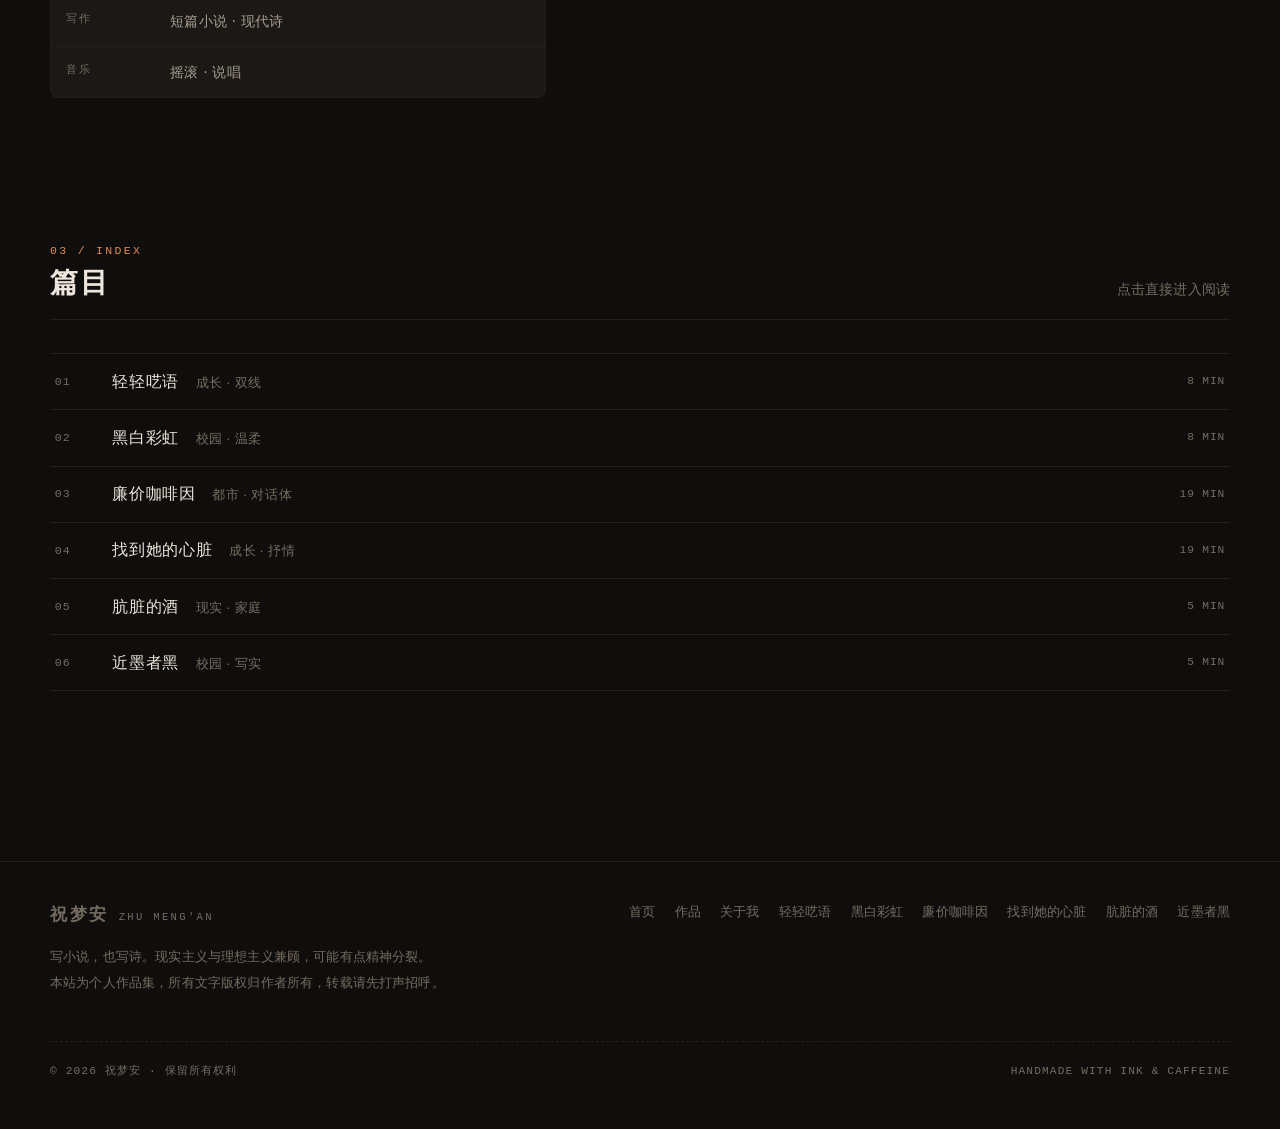
==== commit 0abc0b63: "更新网站（2026-10-07 11:18）" ====
--- a/index.html
+++ b/index.html
@@ -46,7 +46,7 @@
           <div class="hero-meta"><span class="chip is-accent">isfp</span><span class="chip is-accent">天秤座</span><span class="chip is-accent">文青癌晚期</span><span class="chip">网易云重度依赖</span><span class="chip">艺术人格</span><span class="chip">摇滚</span><span class="chip">说唱</span><span class="chip">写诗</span></div>
     <div class="hero-cta">
       <a class="btn btn-primary" href="works/whisper.html">开始阅读《轻轻呓语》<svg viewBox="0 0 24 24" fill="none" stroke="currentColor" stroke-width="1.8" stroke-linecap="round" stroke-linejoin="round" aria-hidden="true"><path d="M5 12h14M13 6l6 6-6 6"/></svg></a>
-      <a class="btn" href="works.html">全部作品 · 7 篇</a>
+      <a class="btn" href="works.html">全部作品 · 6 篇</a>
     </div>
         </div>
       <div class="hero-art">
@@ -67,7 +67,7 @@
           <span class="num">01 / WORKS</span>
           <h2>作品</h2>
         </div>
-        <p>7 篇 · 约 30,491 字</p>
+        <p>6 篇 · 约 26,949 字</p>
       </div>
       <div class="works">
         <a class="work" href="works/whisper.html">
@@ -150,20 +150,6 @@
             <p>“你还有脸要零花钱？”筷子一摔，门砰地关上。初中生章彤受够了母亲的唠叨，觉得这个家根本不懂她。她和好友曹鑫形影不离，逃课补妆、追学长、网恋官宣，把日子过得热闹又空洞。唯独好友陈欢梦多劝了一句，她便觉得被冒犯。母亲、老师、朋友，一道道目光都拦在她身前，她却只想往外冲。</p>
             <div class="work-foot">
               <span>5 MIN · 1 PIECE</span>
-              <span class="go">阅读 <svg viewBox="0 0 24 24" fill="none" stroke="currentColor" stroke-width="1.8" stroke-linecap="round" stroke-linejoin="round" aria-hidden="true"><path d="M5 12h14M13 6l6 6-6 6"/></svg></span>
-            </div>
-          </div>
-        </a>
-        <a class="work" href="works/book1.html">
-          <div class="work-cover">
-            <span class="work-badge">校园 · 家庭</span>
-            <img src="assets/covers/book1.jpg" alt="《《春花烂漫 》》封面" loading="lazy" width="900" height="1280">
-            <h3 class="sr-only">《春花烂漫 》</h3>
-          </div>
-          <div class="work-body">
-            <p>补课班里转来一个脸上带痘的女孩，她主动向我打招呼，笑得像含着一颗太阳。我心思细腻，她比我多一层滤网，不被情绪困住。我羡慕她，也暗暗较劲。她解题遇挫，我还没来得及安慰，她已调整好状态，奔赴下一场。而我总在他人眼神里内耗，日记本上写着：有的人一笑，你会记一辈子。</p>
-            <div class="work-foot">
-              <span>8 MIN · 5 CHAPTER</span>
               <span class="go">阅读 <svg viewBox="0 0 24 24" fill="none" stroke="currentColor" stroke-width="1.8" stroke-linecap="round" stroke-linejoin="round" aria-hidden="true"><path d="M5 12h14M13 6l6 6-6 6"/></svg></span>
             </div>
           </div>
@@ -273,10 +259,6 @@
           <span class="n">06</span>
           <span class="t">近墨者黑　<span style="color:var(--text-3);font-size:.82rem">校园 · 写实</span></span>
           <span class="m">5 MIN</span>
-        </a></li><li><a href="works/book1.html">
-          <span class="n">07</span>
-          <span class="t">《春花烂漫 》　<span style="color:var(--text-3);font-size:.82rem">校园 · 家庭</span></span>
-          <span class="m">8 MIN</span>
         </a></li>
       </ul>
     </div>
@@ -294,7 +276,7 @@
         <a href="index.html">首页</a>
         <a href="works.html">作品</a>
         <a href="about.html">关于我</a>
-        <a href="works/whisper.html">轻轻呓语</a><a href="works/rainbow.html">黑白彩虹</a><a href="works/coffee.html">廉价咖啡因</a><a href="works/heart.html">找到她的心脏</a><a href="works/wine.html">肮脏的酒</a><a href="works/ink.html">近墨者黑</a><a href="works/book1.html">《春花烂漫 》</a>
+        <a href="works/whisper.html">轻轻呓语</a><a href="works/rainbow.html">黑白彩虹</a><a href="works/coffee.html">廉价咖啡因</a><a href="works/heart.html">找到她的心脏</a><a href="works/wine.html">肮脏的酒</a><a href="works/ink.html">近墨者黑</a>
       </nav>
     </div>
     <div class="foot-bottom">
